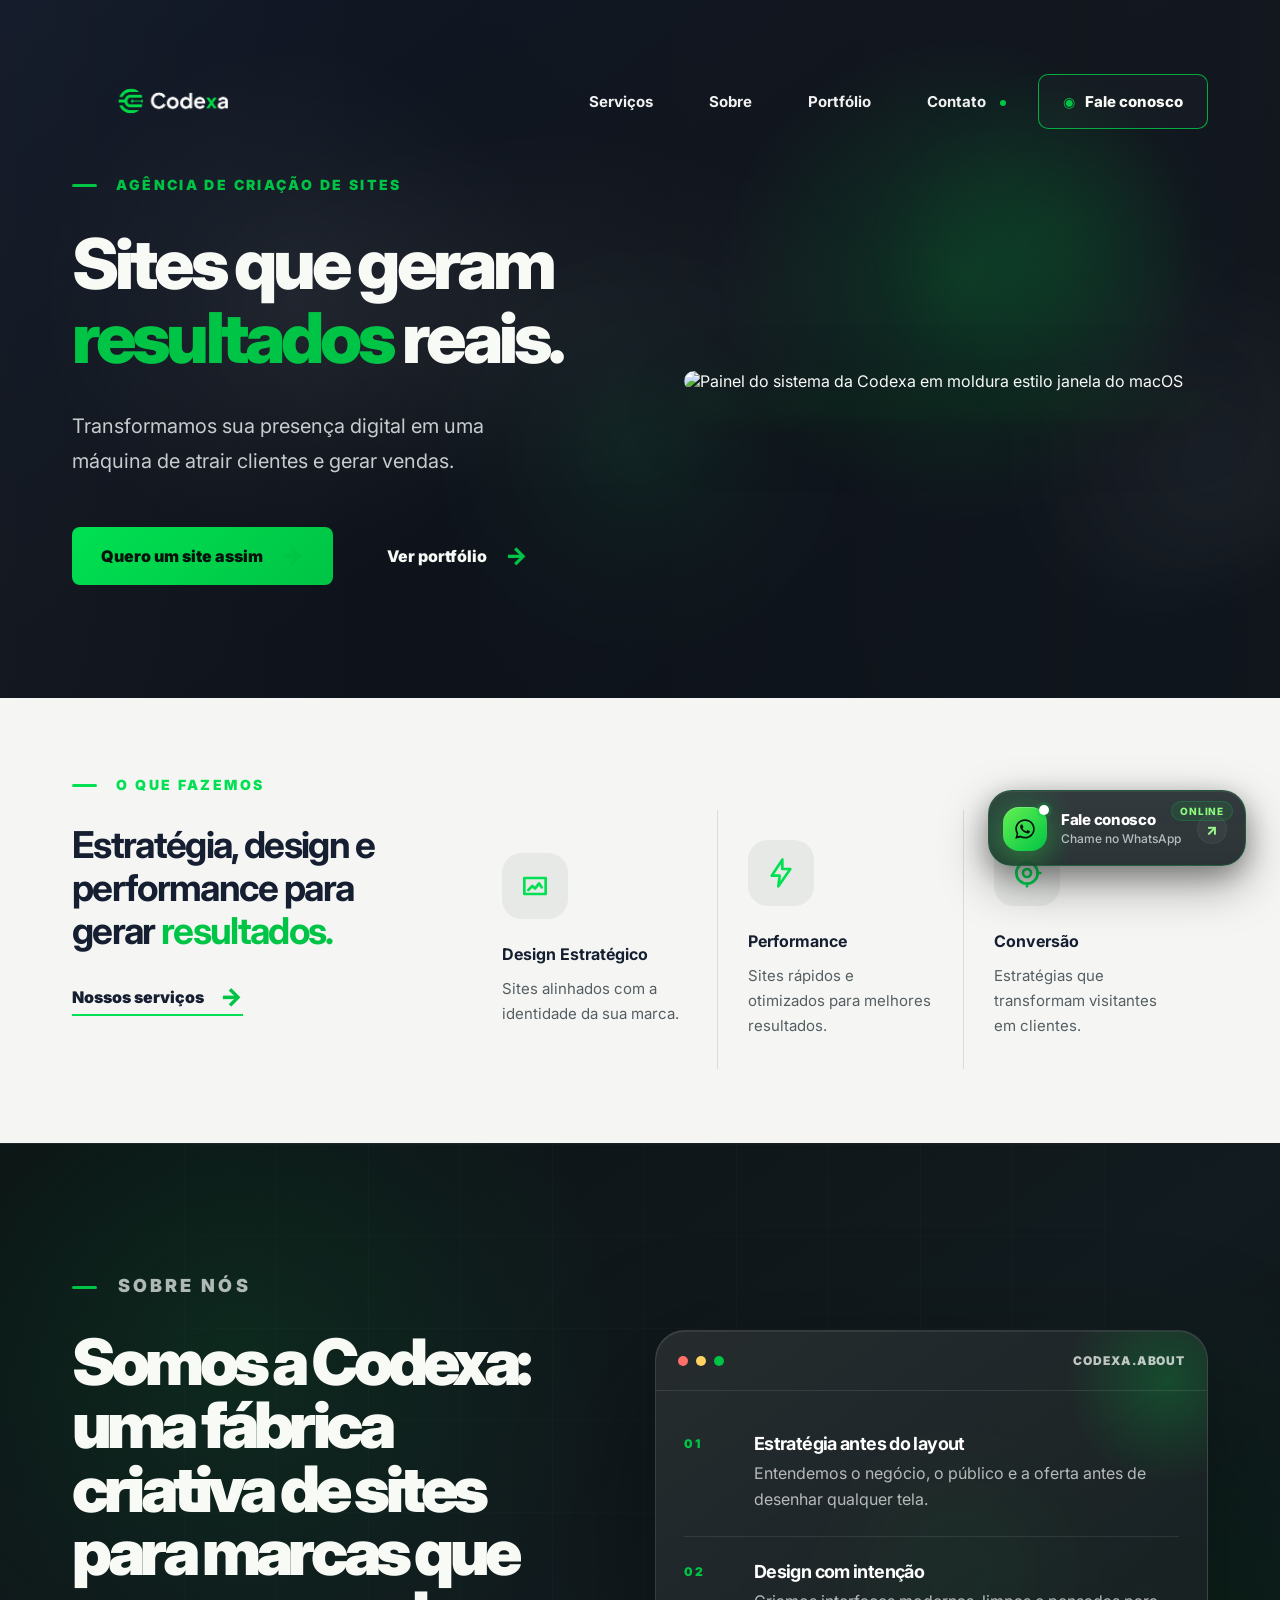
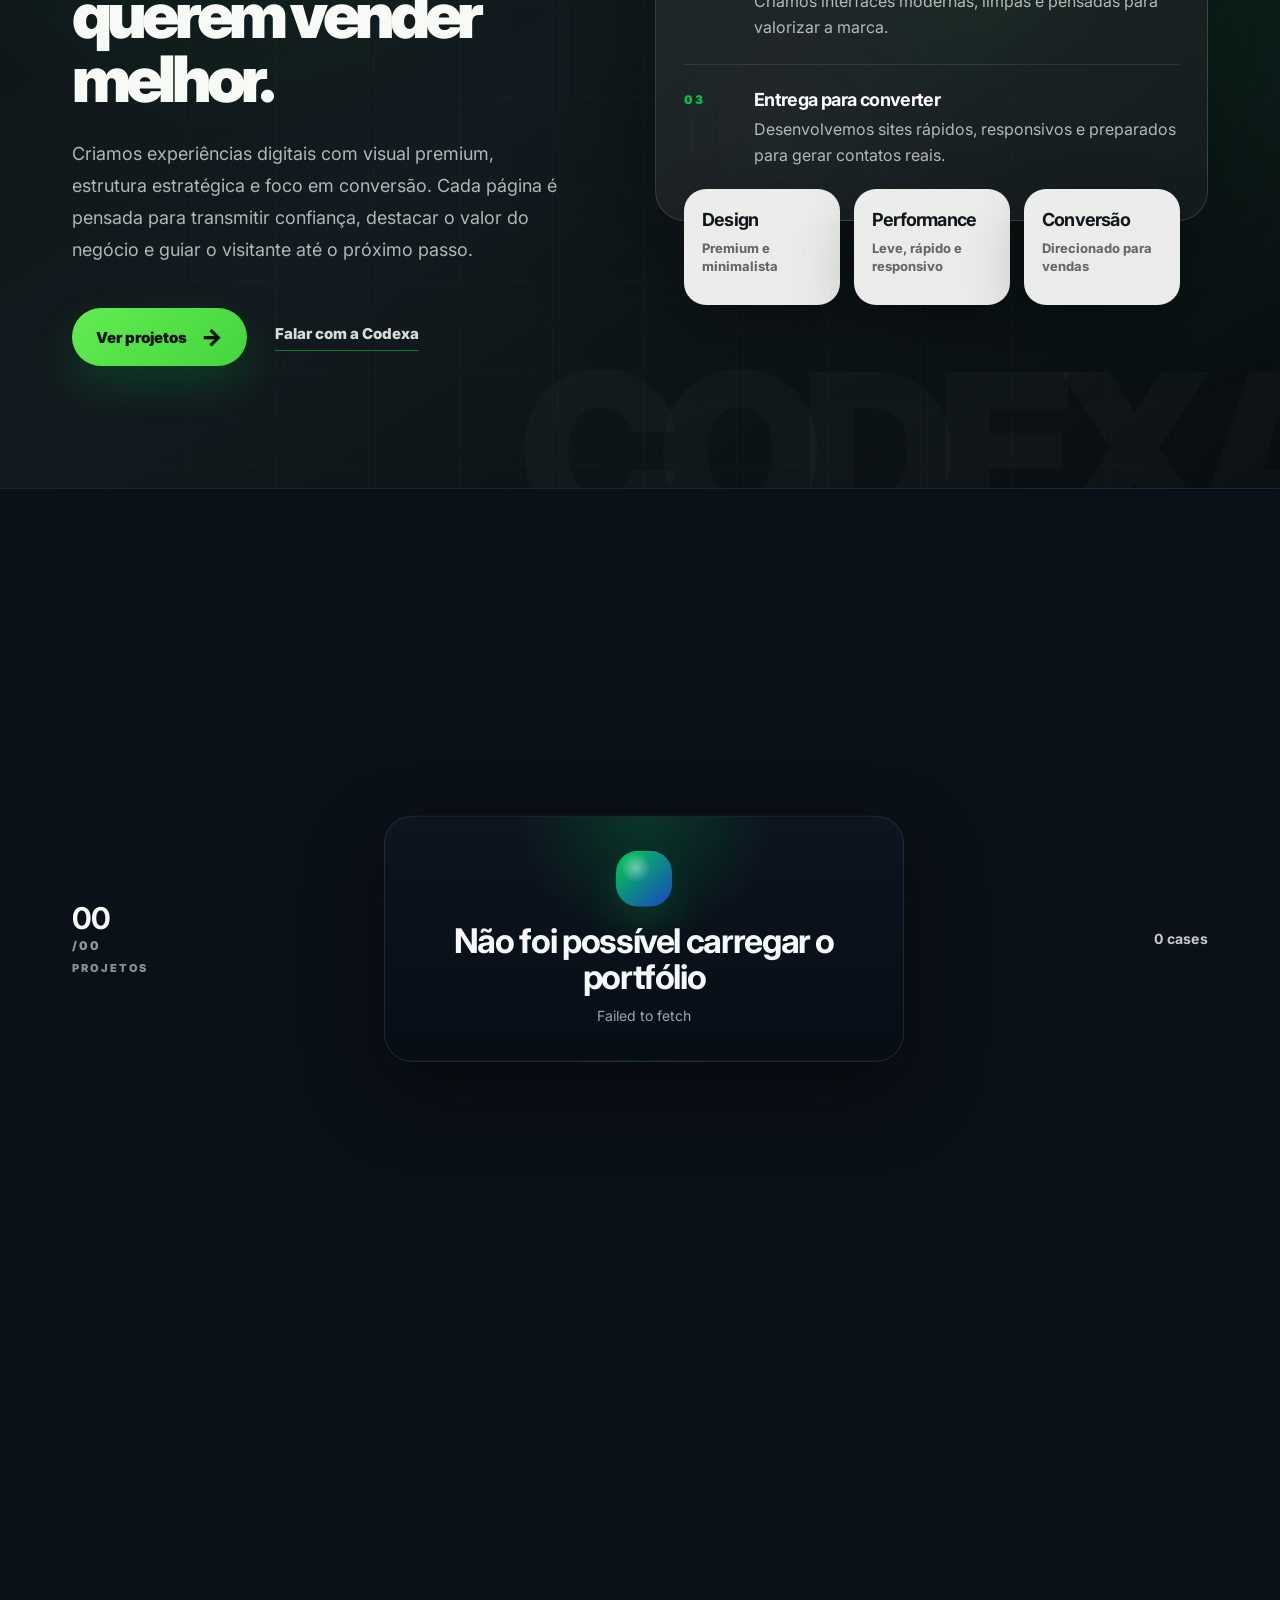
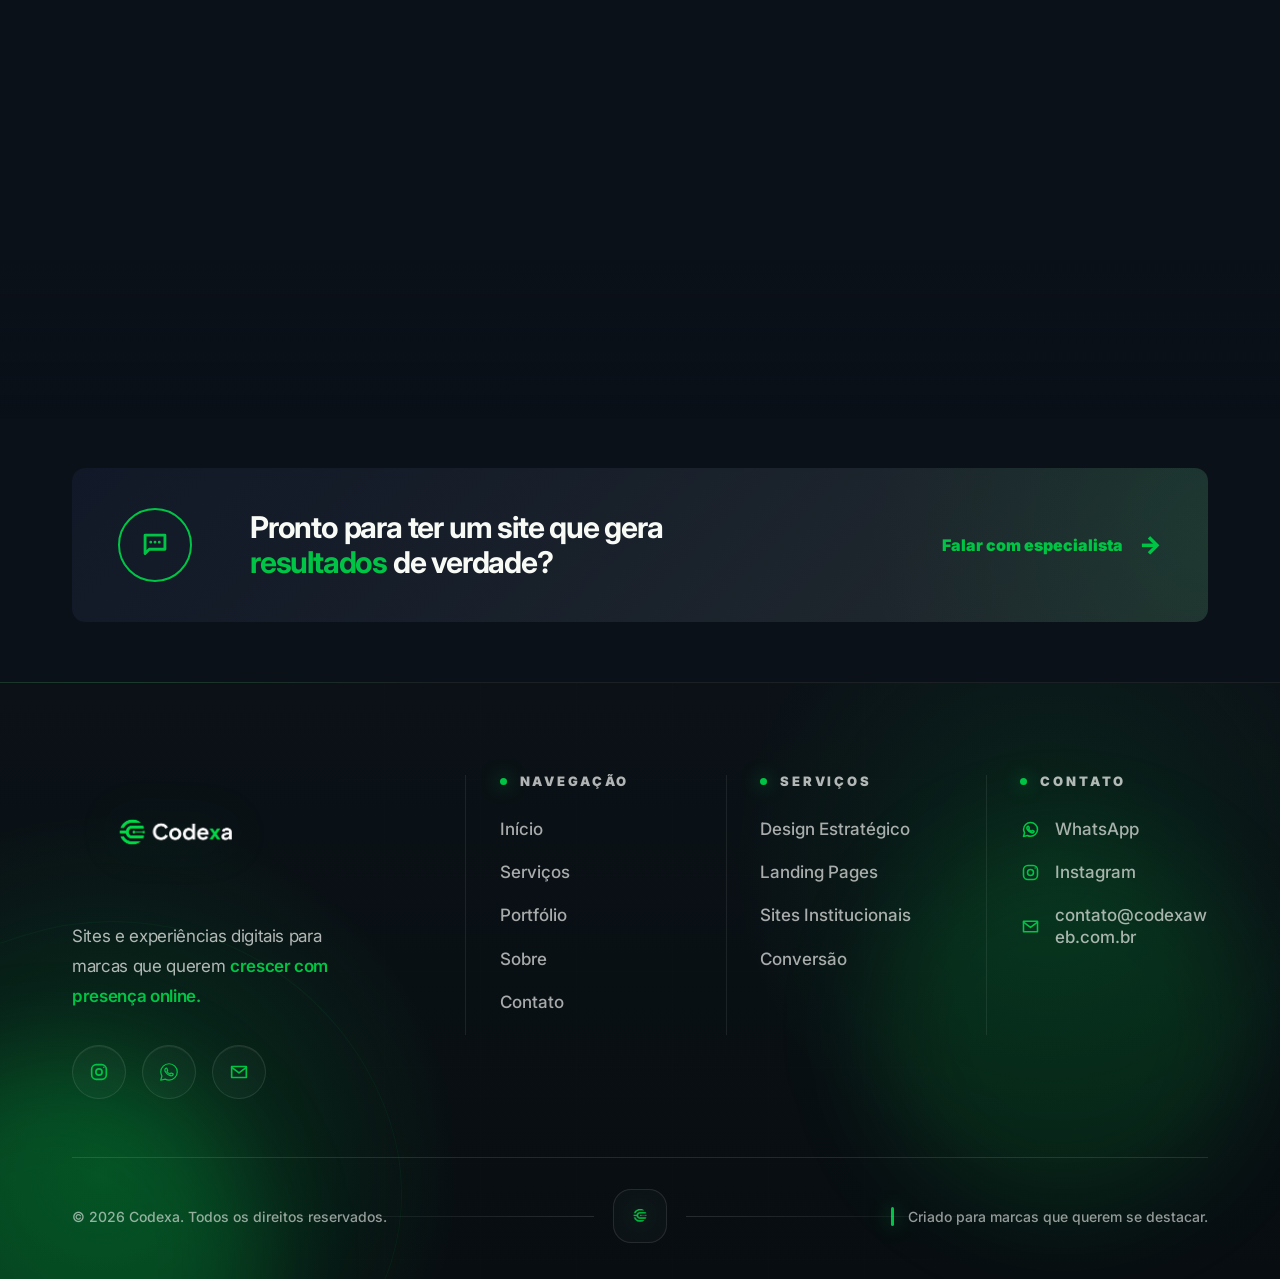
==== index.html @ c76c85fa "Novo banner" ====
<!DOCTYPE html>
<html lang="pt-BR">
<head>
  <meta charset="UTF-8" />
  <meta name="viewport" content="width=device-width, initial-scale=1.0" />
  <title>Codexa — Sites que geram resultados reais</title>
  <meta name="description" content="Sites profissionais, modernos e estratégicos para atrair clientes e gerar resultados reais." />
  <link rel="preconnect" href="https://fonts.googleapis.com">
  <link rel="preconnect" href="https://fonts.gstatic.com" crossorigin>
  <link href="https://fonts.googleapis.com/css2?family=Inter:wght@400;500;600;700;800;900&display=swap" rel="stylesheet">
  <link rel="stylesheet" href="style.css" />
  <link rel="shortcut icon" href="./assets/codexa-app-icon-favicon.png" type="image/x-icon">
</head>
<body>
  <header class="header">
    <a href="#inicio" class="brand-logo" aria-label="Codexa">
      <img src="assets/codexa-primary-logo-reversed.png" alt="Codexa" />
    </a>

    <button class="menu-button" aria-label="Abrir menu">
      <span></span>
      <span></span>
    </button>

    <nav class="nav">
      <a href="#servicos">Serviços</a>
      <a href="#sobre">Sobre</a>
      <a href="#portfolio">Portfólio</a>
      <a href="#contato">Contato <i></i></a>
    </nav>

    <a class="top-cta" href="https://wa.me/5548988512030" target="_blank" rel="noopener">
      <span class="wa-icon">◉</span>
      Fale conosco
    </a>
  </header>

  <main>
    <section class="hero" id="inicio">
      <div class="container hero-grid">
        <div class="hero-content reveal">
          <p class="label"><span></span> Agência de criação de sites</p>
          <h1>Sites que geram <strong>resultados</strong> reais.</h1>
          <p class="subtitle">Transformamos sua presença digital em uma máquina de atrair clientes e gerar vendas.</p>

          <div class="hero-actions">
            <a href="https://wa.me/5548988512030" target="_blank" rel="noopener" class="btn-primary">
              Quero um site assim <span>→</span>
            </a>
            <a href="#portfolio" class="btn-link">Ver portfólio <span>→</span></a>
          </div>
        </div>

        <div class="hero-symbol reveal">
          <img src="assets/hero-dashboard-mac.png" alt="Painel do sistema da Codexa em moldura estilo janela do macOS" />
        </div>
      </div>
    </section>

    <section class="white-block services" id="servicos">
      <div class="container split-layout">
        <div class="section-copy reveal">
          <p class="label green-label"><span></span> O que fazemos</p>
          <h2>Estratégia, design e performance para gerar <strong>resultados.</strong></h2>
          <a href="#contato" class="text-action">Nossos serviços <span>→</span></a>
        </div>

        <div class="service-list reveal">
          <article class="service" style="border-radius: 20px 0 0 20px;">
            <div class="service-icon">
              <svg viewBox="0 0 24 24" aria-hidden="true">
                <path d="M4 6h16v12H4z"></path>
                <path d="M7 15l3-3 2 2 3-4 2 3"></path>
              </svg>
            </div>
            <h3>Design Estratégico</h3>
            <p>Sites alinhados com a identidade da sua marca.</p>
          </article>

          <article class="service">
            <div class="service-icon">
              <svg viewBox="0 0 24 24" aria-hidden="true">
                <path d="M13 2L5 14h6l-1 8 9-13h-6l0-7z"></path>
              </svg>
            </div>
            <h3>Performance</h3>
            <p>Sites rápidos e otimizados para melhores resultados.</p>
          </article>

          <article class="service" style="border-radius: 0 20px 20px 0;">
            <div class="service-icon">
              <svg viewBox="0 0 24 24" aria-hidden="true">
                <circle cx="12" cy="12" r="8"></circle>
                <circle cx="12" cy="12" r="3"></circle>
                <path d="M12 4V2M20 12h2M12 22v-2"></path>
              </svg>
            </div>
            <h3>Conversão</h3>
            <p>Estratégias que transformam visitantes em clientes.</p>
          </article>
        </div>
      </div>
    </section>

    <section class="about-section about-section-v2" id="sobre">
      <div class="container about-v2-grid">
        <div class="about-v2-copy reveal">
          <p class="label"><span></span> Sobre nós</p>
          <h2>Somos a Codexa: uma fábrica criativa de sites para marcas que querem vender melhor.</h2>
          <p>
            Criamos experiências digitais com visual premium, estrutura estratégica e foco em conversão. Cada página é pensada para transmitir confiança, destacar o valor do negócio e guiar o visitante até o próximo passo.
          </p>

          <div class="about-v2-actions">
            <a href="#portfolio" class="about-v2-primary">Ver projetos <span>→</span></a>
            <a href="#contato" class="about-v2-link">Falar com a Codexa</a>
          </div>
        </div>

        <div class="about-v2-panel reveal">
          <div class="about-v2-glow" aria-hidden="true"></div>

          <article class="about-v2-window">
            <div class="about-v2-window-bar">
              <div><span></span><span></span><span></span></div>
              <strong>codexa.about</strong>
            </div>

            <div class="about-v2-code-list">
              <div>
                <span>01</span>
                <p><strong>Estratégia antes do layout</strong> Entendemos o negócio, o público e a oferta antes de desenhar qualquer tela.</p>
              </div>
              <div>
                <span>02</span>
                <p><strong>Design com intenção</strong> Criamos interfaces modernas, limpas e pensadas para valorizar a marca.</p>
              </div>
              <div>
                <span>03</span>
                <p><strong>Entrega para converter</strong> Desenvolvemos sites rápidos, responsivos e preparados para gerar contatos reais.</p>
              </div>
            </div>
          </article>

          <div class="about-v2-stats">
            <article>
              <strong>Design</strong>
              <span>Premium e minimalista</span>
            </article>
            <article>
              <strong>Performance</strong>
              <span>Leve, rápido e responsivo</span>
            </article>
            <article>
              <strong>Conversão</strong>
              <span>Direcionado para vendas</span>
            </article>
          </div>
        </div>
      </div>
    </section>

    <section class="portfolio portfolio-cases" id="portfolio">
      <div class="portfolio-sticky">
        <div class="container portfolio-cases-inner">
          <div class="portfolio-side portfolio-count reveal">
            <strong id="portfolioCurrent">00</strong>
            <span>/<em id="portfolioTotal">00</em></span>
            <small>Projetos</small>
          </div>

          <div class="portfolio-stage reveal" id="portfolioProjects" aria-label="Projetos em destaque" aria-live="polite">
            <div class="portfolio-state portfolio-loading" role="status">
              <span class="portfolio-state-orb"></span>
              <strong>Carregando portfólio</strong>
              <p>Buscando os projetos publicados na API da Codexa...</p>
            </div>
          </div>

          <div class="portfolio-side portfolio-total reveal">
            <strong id="portfolioCaseLabel">0 cases</strong>
          </div>
        </div>
      </div>
    </section>

      <div class="container">
        <section class="final-cta reveal" id="contato">
          <div class="chat-icon">
            <svg viewBox="0 0 24 24" aria-hidden="true">
              <path d="M5 5h14v10H8l-3 3V5z"></path>
              <path d="M9 10h.01M12 10h.01M15 10h.01"></path>
            </svg>
          </div>

          <h2>Pronto para ter um site que gera <strong>resultados</strong> de verdade?</h2>
          <a href="https://wa.me/5548988512030" target="_blank" rel="noopener">
            Falar com especialista <span>→</span>
          </a>
        </section>
      </div>
  </main>

  <footer class="footer footer-premium">
    <div class="footer-premium__glow footer-premium__glow--left" aria-hidden="true"></div>
    <div class="footer-premium__glow footer-premium__glow--right" aria-hidden="true"></div>

    <div class="container footer-premium__inner">
      <div class="footer-premium__main">
        <div class="footer-premium__brand">
          <a href="#inicio" class="footer-premium__logo" aria-label="Voltar para o início">
            <img src="assets/codexa-primary-logo-reversed.png" alt="Codexa" />
          </a>

          <p>Sites e experiências digitais para marcas que querem <strong>crescer com presença online.</strong></p>

          <div class="footer-premium__socials" aria-label="Redes sociais da Codexa">
            <a href="https://www.instagram.com/co.dexaweb" target="_blank" rel="noopener" aria-label="Instagram da Codexa">
              <svg viewBox="0 0 24 24" aria-hidden="true">
                <rect x="4" y="4" width="16" height="16" rx="5"></rect>
                <circle cx="12" cy="12" r="3.4"></circle>
                <path d="M17.3 6.8h.01"></path>
              </svg>
            </a>
            <a href="https://wa.me/5548988512030" target="_blank" rel="noopener" aria-label="WhatsApp da Codexa">
              <svg viewBox="0 0 32 32" aria-hidden="true">
                <path d="M16.04 4C9.42 4 4.05 9.28 4.05 15.79c0 2.18.62 4.22 1.69 5.97L4 28l6.42-1.67a12.15 12.15 0 0 0 5.62 1.38C22.66 27.71 28 22.43 28 15.92 28 9.31 22.66 4 16.04 4Z"></path>
                <path d="M21.49 18.35c-.3-.15-1.76-.86-2.03-.95-.27-.1-.47-.15-.67.15-.2.29-.77.95-.95 1.14-.17.2-.35.22-.65.08-.3-.15-1.26-.46-2.4-1.46-.89-.78-1.49-1.74-1.66-2.04-.17-.29-.02-.45.13-.6.13-.13.3-.34.45-.51.15-.17.2-.29.3-.49.1-.2.05-.37-.03-.52-.07-.15-.67-1.58-.92-2.17-.24-.57-.49-.49-.67-.5h-.57c-.2 0-.52.08-.79.37-.27.29-1.04 1-1.04 2.44 0 1.44 1.07 2.83 1.21 3.02.15.2 2.1 3.15 5.08 4.41.71.3 1.26.48 1.69.61.71.22 1.36.19 1.87.12.57-.08 1.76-.7 2.01-1.39.25-.68.25-1.27.17-1.39-.07-.13-.27-.2-.57-.34Z"></path>
              </svg>
            </a>
            <a href="mailto:contato@codexaweb.com.br" aria-label="Enviar e-mail para a Codexa">
              <svg viewBox="0 0 24 24" aria-hidden="true">
                <path d="M4 6h16v12H4z"></path>
                <path d="m4 7 8 6 8-6"></path>
              </svg>
            </a>
          </div>
        </div>

        <nav class="footer-premium__links" aria-label="Links do rodapé">
          <div class="footer-premium__group">
            <h4><span></span>Navegação</h4>
            <a href="#inicio">Início</a>
            <a href="#servicos">Serviços</a>
            <a href="#portfolio">Portfólio</a>
            <a href="#sobre">Sobre</a>
            <a href="#contato">Contato</a>
          </div>

          <div class="footer-premium__group">
            <h4><span></span>Serviços</h4>
            <a href="#servicos">Design Estratégico</a>
            <a href="#servicos">Landing Pages</a>
            <a href="#servicos">Sites Institucionais</a>
            <a href="#servicos">Conversão</a>
          </div>

          <div class="footer-premium__group footer-premium__group--contact">
            <h4><span></span>Contato</h4>
            <a href="https://wa.me/5548988512030" target="_blank" rel="noopener">
              <svg viewBox="0 0 24 24" aria-hidden="true"><path d="M12.04 4A7.86 7.86 0 0 0 4.1 11.78c0 1.45.41 2.82 1.13 3.98L4 20l4.38-1.13a8.1 8.1 0 0 0 3.66.87 7.86 7.86 0 0 0 7.94-7.78A7.88 7.88 0 0 0 12.04 4Z"></path><path d="M15.6 13.7c-.2-.1-1.18-.58-1.36-.64-.18-.07-.32-.1-.45.1-.14.2-.52.64-.64.77-.12.14-.24.15-.44.05-.2-.1-.85-.31-1.62-.98-.6-.52-1-1.18-1.12-1.38-.12-.2-.01-.31.09-.41.09-.09.2-.23.3-.35.1-.12.14-.2.2-.33.07-.14.03-.25-.02-.35-.05-.1-.45-1.07-.62-1.46-.16-.39-.33-.33-.45-.34h-.39c-.13 0-.35.05-.53.25-.18.2-.7.68-.7 1.65s.72 1.91.82 2.04c.1.14 1.42 2.13 3.44 2.98.48.2.85.32 1.14.41.48.15.92.13 1.27.08.39-.05 1.18-.48 1.35-.94.17-.46.17-.86.12-.94-.05-.09-.18-.14-.39-.24Z"></path></svg>
              WhatsApp
            </a>
            <a href="https://www.instagram.com/co.dexaweb" target="_blank" rel="noopener">
              <svg viewBox="0 0 24 24" aria-hidden="true"><rect x="4" y="4" width="16" height="16" rx="5"></rect><circle cx="12" cy="12" r="3.4"></circle><path d="M17.3 6.8h.01"></path></svg>
              Instagram
            </a>
            <a href="mailto:contato@codexaweb.com.br">
              <svg viewBox="0 0 24 24" aria-hidden="true"><path d="M4 6h16v12H4z"></path><path d="m4 7 8 6 8-6"></path></svg>
              contato@codexaweb.com.br
            </a>
          </div>
        </nav>
      </div>

      <div class="footer-premium__bottom">
        <p>© 2026 Codexa. Todos os direitos reservados.</p>
        <div class="footer-premium__mark" aria-hidden="true">
          <img src="assets/codexa-icon-only.png" alt="" />
        </div>
        <p><span></span>Criado para marcas que querem se destacar.</p>
      </div>
    </div>
  </footer>

  <a class="whatsapp-float whatsapp-float--v2" href="https://wa.me/5548988512030" target="_blank" rel="noopener" aria-label="Fale com a Codexa no WhatsApp">
    <span class="whatsapp-float__badge" aria-hidden="true">online</span>
    <span class="whatsapp-float__icon" aria-hidden="true">
      <svg viewBox="0 0 32 32" focusable="false">
        <path d="M16.04 4C9.42 4 4.05 9.28 4.05 15.79c0 2.18.62 4.22 1.69 5.97L4 28l6.42-1.67a12.15 12.15 0 0 0 5.62 1.38C22.66 27.71 28 22.43 28 15.92 28 9.31 22.66 4 16.04 4Zm0 21.6a9.98 9.98 0 0 1-5.08-1.39l-.36-.21-3.8.99 1.02-3.63-.24-.38a9.44 9.44 0 0 1-1.45-5.19c0-5.34 4.45-9.68 9.92-9.68 5.46 0 9.91 4.37 9.91 9.81 0 5.34-4.45 9.68-9.92 9.68Zm5.45-7.25c-.3-.15-1.76-.86-2.03-.95-.27-.1-.47-.15-.67.15-.2.29-.77.95-.95 1.14-.17.2-.35.22-.65.08-.3-.15-1.26-.46-2.4-1.46-.89-.78-1.49-1.74-1.66-2.04-.17-.29-.02-.45.13-.6.13-.13.3-.34.45-.51.15-.17.2-.29.3-.49.1-.2.05-.37-.03-.52-.07-.15-.67-1.58-.92-2.17-.24-.57-.49-.49-.67-.5h-.57c-.2 0-.52.08-.79.37-.27.29-1.04 1-1.04 2.44 0 1.44 1.07 2.83 1.21 3.02.15.2 2.1 3.15 5.08 4.41.71.3 1.26.48 1.69.61.71.22 1.36.19 1.87.12.57-.08 1.76-.7 2.01-1.39.25-.68.25-1.27.17-1.39-.07-.13-.27-.2-.57-.34Z"></path>
      </svg>
    </span>
    <span class="whatsapp-float__content">
      <strong>Fale conosco</strong>
      <small>Chame no WhatsApp</small>
    </span>
    <span class="whatsapp-float__arrow" aria-hidden="true">↗</span>
  </a>

  <script src="portfolio-api.config.js"></script>
  <script src="script.js"></script>
</body>
</html>
---- style.css ----
:root {
  --dark: #151f31;
  --dark-2: #0f141c;
  --dark-3: #1b2638;
  --green: #00c445;
  --green-2: #00e052;
  --white: #f4f5f2;
  --text: #f8faf6;
  --muted: #c6cbcc;
  --light: #f5f6f4;
  --light-text: #151f31;
  --light-muted: #555e62;
  --line: rgba(255, 255, 255, .12);
  --line-dark: rgba(21, 31, 49, .12);
  --container: 1136px;
}

* {
  box-sizing: border-box;
  margin: 0;
  padding: 0;
}

html {
  scroll-behavior: smooth;
}

body {
  font-family: Inter, system-ui, -apple-system, BlinkMacSystemFont, "Segoe UI", sans-serif;
  background: #0b1118;
  color: var(--text);
  overflow-x: hidden;
}

a {
  text-decoration: none;
  color: inherit;
}

.container {
  width: min(100% - 88px, var(--container));
  margin-inline: auto;
}

.header {
  position: absolute;
  top: 0;
  left: 50%;
  width: min(100% - 64px, var(--container));
  transform: translateX(-50%);
  z-index: 10;
  padding-top: 45px;
  display: grid;
  grid-template-columns: 220px 1fr auto;
  align-items: center;
  gap: 32px;
}

.logo {
  width: 190px;
  height: 42px;
  display: block;
  overflow: hidden;
  position: relative;
}

.logo img {
  position: absolute;
  width: 210px;
  height: 210px;
  object-fit: contain;
  left: -14px;
  top: -84px;
}

.nav {
  justify-self: end;
  display: flex;
  gap: 56px;
  align-items: center;
  font-weight: 700;
  font-size: 15px;
}

.nav a {
  color: rgba(255, 255, 255, .94);
  transition: .25s ease;
}

.nav a:hover {
  color: var(--green);
}

.nav i {
  width: 6px;
  height: 6px;
  background: var(--green);
  display: inline-block;
  border-radius: 50%;
  margin-left: 10px;
  vertical-align: middle;
}

.top-cta {
  display: inline-flex;
  align-items: center;
  gap: 10px;
  padding: 17px 24px;
  border: 1px solid rgba(0, 196, 69, .86);
  border-radius: 10px;
  font-weight: 800;
  font-size: 15px;
  background: rgba(255, 255, 255, .02);
  transition: .25s ease;
}

.top-cta:hover,
.btn-primary:hover {
  transform: translateY(-2px);
  box-shadow: 0 16px 34px rgba(0, 196, 69, .18);
}

.wa-icon {
  color: var(--green);
  font-size: 14px;
}

.menu-button {
  display: none;
}

.hero {
  position: relative;
  padding-top: 144px;
  background:
    radial-gradient(circle at 75% 40%, rgba(0, 196, 69, .17), transparent 23%),
    radial-gradient(circle at 23% 43%, rgba(255, 255, 255, .055), transparent 24%),
    linear-gradient(145deg, #111827 0%, #0f141c 42%, #0b1118 100%);
}

.hero::before {
  content: "";
  position: absolute;
  inset: 0;
  background:
    radial-gradient(ellipse at 42% 45%, rgba(255, 255, 255, .04), transparent 34%),
    linear-gradient(90deg, rgba(255, 255, 255, .02), transparent 30%, rgba(255, 255, 255, .02));
  pointer-events: none;
}

.hero-grid {
  min-height: 554px;
  display: grid;
  grid-template-columns: 1.03fr .97fr;
  align-items: center;
  gap: 55px;
  position: relative;
  z-index: 1;
  padding-bottom: 80px;
}

.label {
  color: var(--green);
  text-transform: uppercase;
  letter-spacing: .17em;
  font-size: 14px;
  font-weight: 900;
  margin-bottom: 34px;
}

.label span {
  display: inline-block;
  width: 25px;
  height: 3px;
  border-radius: 20px;
  background: var(--green);
  margin-right: 14px;
  transform: translateY(-3px);
}

.hero h1 {
  font-size: clamp(48px, 6vw, 70px);
  line-height: 1.06;
  letter-spacing: -.055em;
  font-weight: 850;
  max-width: 535px;
  margin-bottom: 34px;
}

.hero h1 strong,
.section-copy strong,
.final-cta strong {
  color: var(--green);
  font-style: normal;
  font-weight: inherit;
}

.subtitle {
  color: #c6ccce;
  font-size: 20px;
  line-height: 1.75;
  max-width: 430px;
  margin-bottom: 48px;
}

.hero-actions {
  display: flex;
  align-items: center;
  gap: 54px;
}

.btn-primary {
  display: inline-flex;
  align-items: center;
  gap: 18px;
  border-radius: 8px;
  padding: 19px 29px;
  background: linear-gradient(135deg, #00e052, #00c445);
  color: #06130a;
  font-weight: 900;
  transition: .25s ease;
}

.btn-primary span,
.btn-link span,
.text-action span,
.site-overlay span,
.final-cta span {
  color: var(--green);
  font-size: 24px;
  line-height: 0;
}

.btn-link {
  font-weight: 850;
  display: inline-flex;
  align-items: center;
  gap: 18px;
}

.hero-symbol {
  display: flex;
  justify-content: center;
  align-items: center;
}

.hero-symbol img {
  width: min(100%, 680px);
  max-width: 100%;
  display: block;
  border-radius: 20px;
  box-shadow: 0 28px 70px rgba(0, 0, 0, .28), 0 18px 38px rgba(0, 196, 69, .10);
  filter: drop-shadow(0 20px 22px rgba(0, 196, 69, .08));
}

.brands {
  background:
    linear-gradient(180deg, rgba(255, 255, 255, .035), rgba(255, 255, 255, .025)),
    linear-gradient(145deg, #0f141c, #12191d);
  padding-bottom: 76px;
}

.divider {
  height: 1px;
  background: var(--line);
  margin-bottom: 34px;
}

.brands p {
  text-align: center;
  color: #c2c8ca;
  font-size: 14px;
  font-weight: 900;
  text-transform: uppercase;
  letter-spacing: .22em;
  margin-bottom: 35px;
}

.brands strong {
  color: var(--green);
}

.brand-list {
  display: grid;
  grid-template-columns: repeat(5, 1fr);
  align-items: center;
}

.brand-item {
  min-height: 54px;
  display: flex;
  justify-content: center;
  align-items: center;
  gap: 9px;
  color: rgba(255, 255, 255, .62);
  text-transform: uppercase;
  letter-spacing: .12em;
  font-weight: 800;
  font-size: 19px;
  border-right: 1px solid var(--line);
}

.brand-item:last-child {
  border-right: 0;
}

.brand-icon {
  font-size: 32px;
  line-height: 1;
  font-weight: 400;
}

.brand-item small {
  display: block;
  font-size: 8px;
  letter-spacing: .22em;
  text-align: center;
  margin-top: 4px;
}

.white-block {
  background: var(--light);
  color: var(--light-text);
}

.split-layout {
  display: grid;
  grid-template-columns: 330px 1fr;
  gap: 70px;
}

.services {
  padding: 78px 0 74px;
}

.green-label {
  color: var(--green-2);
  margin-bottom: 31px;
}

.green-label span {
  background: var(--green-2);
}

.section-copy h2 {
  font-size: 37px;
  line-height: 1.16;
  letter-spacing: -.045em;
  max-width: 350px;
  margin-bottom: 34px;
}

.text-action {
  display: inline-flex;
  align-items: center;
  gap: 16px;
  padding-bottom: 7px;
  border-bottom: 2px solid var(--green-2);
  font-weight: 900;
}

.service-list {
  display: grid;
  grid-template-columns: repeat(3, 1fr);
  align-items: center;
  gap: 0;
  padding-top: 34px;
}

.service {
  min-height: 170px;
  padding-left: 52px;
  border-left: 1px solid var(--line-dark);
  padding: 30px;
}

.service:first-child {
  border-left: 0;
}

.service-icon {
  width: 66px;
  height: 66px;
  border-radius: 20px;
  background: rgba(16, 23, 29, .055);
  display: grid;
  place-items: center;
  margin-bottom: 25px;
}

.service-icon svg {
  width: 32px;
  height: 32px;
  fill: none;
  stroke: var(--green-2);
  stroke-width: 2;
  stroke-linecap: round;
  stroke-linejoin: round;
}

.service h3 {
  font-size: 16px;
  margin-bottom: 12px;
}

.service p {
  color: var(--light-muted);
  font-size: 15px;
  line-height: 1.68;
  max-width: 210px;
}

.portfolio {
  padding: 0 0 32px;
}

.portfolio-layout {
  padding-top: 64px;
  border-top: 1px solid rgba(16, 23, 29, .12);
}

.portfolio-showcase {
  width: 100%;
  display: flex;
  justify-content: flex-end;
}

.portfolio-viewport {
  width: min(700px, 100%);
  height: 438px;
  overflow: hidden;
  position: relative;
  padding: 6px 0;
  isolation: isolate;
}

.portfolio-viewport::before,
.portfolio-viewport::after {
  content: "";
  position: absolute;
  left: 0;
  width: 100%;
  height: 72px;
  z-index: 4;
  pointer-events: none;
}

.portfolio-viewport::before {
  top: 0;
  background: linear-gradient(to bottom, #fbfbfa 8%, rgba(251, 251, 250, 0));
}

.portfolio-viewport::after {
  bottom: 0;
  background: linear-gradient(to top, #fbfbfa 8%, rgba(251, 251, 250, 0));
}

.portfolio-track {
  display: flex;
  flex-direction: column;
  gap: 24px;
  transform: translateY(-50%);
  animation: portfolioVerticalDown 20s linear infinite;
  will-change: transform;
}

.portfolio-viewport:hover .portfolio-track {
  animation-play-state: paused;
}

.site-card {
  width: 100%;
  height: 245px;
  flex: 0 0 245px;
  border-radius: 10px;
  overflow: hidden;
  box-shadow: 0 22px 55px rgba(12, 18, 22, .18);
  background: #111;
  position: relative;
}

.site-card img {
  width: 100%;
  height: 100%;
  object-fit: cover;
  display: block;
}

.light-card {
  background: #fff;
  box-shadow: 0 22px 55px rgba(12, 18, 22, .12);
}

@keyframes portfolioVerticalDown {
  from {
    transform: translateY(-50%);
  }

  to {
    transform: translateY(0);
  }
}

.site-overlay {
  position: absolute;
  inset: 0;
  padding: 38px 34px;
  display: flex;
  flex-direction: column;
  justify-content: flex-end;
  background: linear-gradient(90deg, rgba(8, 12, 15, .72), rgba(8, 12, 15, .08) 68%);
  color: white;
}

.site-overlay h3 {
  font-size: 32px;
  line-height: 1.08;
  letter-spacing: -.05em;
  max-width: 340px;
  margin-bottom: 30px;
}

.site-overlay strong {
  color: var(--green);
}

.site-overlay a {
  font-weight: 900;
  font-size: 14px;
  display: inline-flex;
  align-items: center;
  gap: 17px;
}

.final-cta {
  margin: 49px 0 0;
  padding: 40px 46px;
  border-radius: 13px;
  background:
    radial-gradient(circle at 100% 40%, rgba(0, 196, 69, .10), transparent 30%),
    linear-gradient(135deg, #111827, #222a2f);
  min-height: 138px;
  display: grid;
  grid-template-columns: 98px 1fr auto;
  align-items: center;
  gap: 34px;
  color: var(--text);
}

.chat-icon {
  width: 74px;
  height: 74px;
  border-radius: 50%;
  border: 2px solid var(--green);
  display: grid;
  place-items: center;
  color: var(--green);
}

.chat-icon svg {
  width: 34px;
  height: 34px;
  fill: none;
  stroke: var(--green);
  stroke-width: 2;
  stroke-linecap: round;
  stroke-linejoin: round;
}

.final-cta h2 {
  font-size: 30px;
  line-height: 1.18;
  letter-spacing: -.04em;
  max-width: 550px;
}

.final-cta a {
  color: var(--green);
  font-weight: 900;
  display: inline-flex;
  align-items: center;
  gap: 16px;
  white-space: nowrap;
}

.footer {
  background:
    radial-gradient(circle at 50% 0%, rgba(255, 255, 255, .045), transparent 36%),
    linear-gradient(145deg, #121a1e, #0b1013);
  padding: 56px 0 28px;
}

.footer-grid {
  display: grid;
  grid-template-columns: 1.55fr 1fr 1fr 1fr;
  gap: 58px;
}

.footer-brand {
  padding-right: 72px;
  /* border-bottom: 1px solid var(--line); */
  padding-bottom: 42px;
}

.footer-brand img {
  width: 178px;
  /* height: 48px; */
  object-fit: cover;
  object-position: left center;
  margin-bottom: 22px;
}

.footer-brand p {
  color: #c4cacb;
  max-width: 190px;
  line-height: 1.65;
}

.footer-col h4 {
  text-transform: uppercase;
  color: #9ca4a6;
  font-size: 12px;
  letter-spacing: .15em;
  margin-bottom: 22px;
}

.footer-col a {
  display: block;
  font-size: 15px;
  margin-bottom: 12px;
  color: #f4f5f2;
}

.footer-col a:hover {
  color: var(--green);
}

.copyright {
  grid-column: 2 / 4;
  color: #9ca4a6;
  font-size: 14px;
  align-self: end;
  text-align: center;
  border-top: 1px solid var(--line);
  padding-top: 28px;
}

.reveal {
  opacity: 0;
  transform: translateY(22px);
  transition: opacity .7s ease, transform .7s ease;
}

.reveal.active {
  opacity: 1;
  transform: translateY(0);
}


.portfolio-cases::after {
  content: "";
  position: absolute;
  inset: auto 0 0;
  height: 160px;
  pointer-events: none;
  background: linear-gradient(to bottom, transparent, rgba(5, 13, 24, .28));
}

.project-window.is-scroll-driven {
  animation: none !important;
}

@media (max-width: 980px) {
  .container {
    width: min(100% - 40px, var(--container));
  }

  .header {
    position: fixed;
    width: calc(100% - 28px);
    top: 14px;
    padding: 12px 14px;
    background: rgba(16, 23, 27, .82);
    border: 1px solid var(--line);
    border-radius: 18px;
    backdrop-filter: blur(14px);
    grid-template-columns: 1fr auto;
  }

  .logo {
    width: 155px;
    height: 35px;
  }

  .logo img {
    width: 175px;
    height: 175px;
    top: -70px;
    left: -10px;
  }

  .menu-button {
    display: grid;
    gap: 6px;
    width: 42px;
    height: 42px;
    border-radius: 12px;
    border: 1px solid var(--line);
    background: transparent;
    place-content: center;
  }

  .menu-button span {
    width: 20px;
    height: 2px;
    background: white;
  }

  .nav,
  .top-cta {
    display: none;
  }

  .nav.open {
    position: absolute;
    top: 73px;
    left: 0;
    right: 0;
    display: flex;
    flex-direction: column;
    gap: 20px;
    align-items: flex-start;
    padding: 24px;
    background: rgba(16, 23, 27, .98);
    border: 1px solid var(--line);
    border-radius: 18px;
  }

  .hero {
    padding-top: 120px;
  }

  .hero-grid,
  .split-layout {
    grid-template-columns: 1fr;
  }

  .hero-grid {
    min-height: unset;
    gap: 24px;
    padding-bottom: 48px;
  }

  .hero-symbol {
    order: -1;
  }

  .hero-symbol img {
    width: min(100%, 520px);
  }

  .label {
    margin-bottom: 22px;
    font-size: 11px;
  }

  .hero h1 {
    font-size: 44px;
  }

  .subtitle {
    font-size: 17px;
    margin-bottom: 30px;
  }

  .hero-actions {
    gap: 24px;
  }

  .brands {
    padding-bottom: 46px;
  }

  .brand-list {
    grid-template-columns: 1fr 1fr;
    gap: 24px 0;
  }

  .brand-item {
    border-right: 0;
  }

  .services {
    padding-top: 56px;
  }

  .section-copy h2 {
    font-size: 34px;
  }

  .service-list {
    grid-template-columns: 1fr;
    padding-top: 0;
    gap: 24px;
  }

  .service {
    border-left: 0;
    border-top: 1px solid var(--line-dark);
    padding-left: 0;
    padding-top: 24px;
  }

  .service:first-child {
    border-top: 1px solid var(--line-dark);
  }

  .portfolio-layout {
    padding-top: 54px;
  }

  .portfolio-showcase {
    justify-content: flex-start;
  }

  .portfolio-viewport {
    width: 100%;
    height: 390px;
  }

  .site-card {
    height: 225px;
    flex-basis: 225px;
  }

  .site-overlay {
    padding: 26px;
  }

  .site-overlay h3 {
    font-size: 25px;
  }

  .final-cta {
    grid-template-columns: 1fr;
    padding: 32px 24px;
  }

  .footer-grid {
    grid-template-columns: 1fr;
    gap: 30px;
  }

  .footer-brand {
    border-bottom: 0;
    padding-right: 0;
    padding-bottom: 0;
  }

  .copyright {
    grid-column: auto;
  }
}

@media (max-width: 520px) {
  .hero-actions {
    flex-direction: column;
    align-items: flex-start;
  }

  .btn-primary {
    width: 100%;
    justify-content: center;
  }

  .brand-list {
    grid-template-columns: 1fr;
  }

  .final-cta h2 {
    font-size: 25px;
  }
}


.brand-logo {
  display: flex;
  align-items: center;
  gap: 16px
}

.brand-logo img {
  width: 43px;
  height: 43px;
  object-fit: contain;
  filter: drop-shadow(0 0 8px rgba(0, 196, 69, .25))
}

.brand-logo>span {
  font-size: 25px;
  letter-spacing: .42em;
  font-weight: 800;
  color: #f0f2ef;
  line-height: 1
}

.brand-logo>span span {
  color: var(--green);
  letter-spacing: .42em
}

/* Portfolio estilo stack scroll-driven */
.portfolio-cases {
  /* margin-top: 72px; */
  height: 170vh;
  position: relative;
  /* background:
    radial-gradient(circle at 22% 18%, rgba(0,196,69,.13), transparent 24%),
    radial-gradient(circle at 64% 50%, rgba(35,82,255,.18), transparent 35%),
    linear-gradient(135deg, #162765 0%, #071321 56%, #050d18 100%); */
  color: #f5f7fb;
  overflow: clip;
}

.portfolio-sticky {
  position: sticky;
  top: 0;
  height: 100vh;
  overflow: hidden;
  display: flex;
  align-items: center;
}

.portfolio-cases-inner {
  min-height: 100vh;
  display: grid;
  grid-template-columns: 126px minmax(0, 1fr) 118px;
  align-items: center;
  gap: 30px;
  position: relative;
}

.portfolio-side {
  color: rgba(255, 255, 255, .78);
  text-transform: uppercase;
  letter-spacing: .12em;
  font-weight: 900;
  z-index: 8;
}

.portfolio-count strong {
  display: block;
  font-size: 30px;
  line-height: 1;
  color: #f6f8fb;
  letter-spacing: -.04em;
}

.portfolio-count span {
  display: block;
  margin-top: 5px;
  font-size: 12px;
  color: rgba(255, 255, 255, .56);
}

.portfolio-count span em {
  font-style: normal;
}

.portfolio-count small {
  display: block;
  margin-top: 8px;
  font-size: 11px;
  color: rgba(255, 255, 255, .52);
}

.portfolio-total {
  align-self: center;
  justify-self: end;
  font-size: 14px;
  letter-spacing: .02em;
  text-transform: none;
  white-space: nowrap;
}

.portfolio-stage {
  height: 68vh;
  min-height: 500px;
  position: relative;
  perspective: 1450px;
  transform-style: preserve-3d;
}

.portfolio-state {
  position: absolute;
  left: 50%;
  top: 50%;
  z-index: 5;
  width: min(520px, 92vw);
  min-height: 220px;
  padding: 34px;
  transform: translate(-50%, -50%);
  display: grid;
  place-items: center;
  text-align: center;
  border-radius: 28px;
  border: 1px solid rgba(255, 255, 255, .10);
  background:
    radial-gradient(circle at 50% 0%, rgba(0, 224, 82, .16), transparent 35%),
    linear-gradient(180deg, rgba(13, 22, 34, .92), rgba(7, 13, 22, .94));
  box-shadow: 0 30px 80px rgba(0, 0, 0, .42);
  color: #f6f8fb;
}

.portfolio-state-orb {
  width: 56px;
  height: 56px;
  border-radius: 22px;
  margin-bottom: 16px;
  background:
    radial-gradient(circle at 35% 30%, rgba(255, 255, 255, .42), transparent 28%),
    linear-gradient(135deg, rgba(0, 224, 82, .9), rgba(35, 82, 255, .72));
  box-shadow: 0 18px 42px rgba(0, 224, 82, .16);
}

.portfolio-loading .portfolio-state-orb,
.portfolio-state--loading .portfolio-state-orb {
  animation: portfolioStatePulse 1.2s ease-in-out infinite alternate;
}

.portfolio-state strong {
  display: block;
  font-size: clamp(22px, 3vw, 34px);
  line-height: 1.05;
  letter-spacing: -.04em;
}

.portfolio-state p {
  max-width: 390px;
  margin-top: 10px;
  color: rgba(232, 238, 245, .68);
  font-size: 14px;
  line-height: 1.65;
}

@keyframes portfolioStatePulse {
  from {
    transform: translateY(0) scale(.96);
    filter: saturate(.9);
  }

  to {
    transform: translateY(-5px) scale(1.04);
    filter: saturate(1.2);
  }
}


.portfolio-big-label {
  position: absolute;
  left: 50%;
  top: 48%;
  transform: translate(-50%, -50%);
  z-index: 0;
  color: rgba(255, 255, 255, .035);
  font-size: clamp(110px, 15vw, 230px);
  line-height: .8;
  font-weight: 950;
  letter-spacing: -.12em;
  white-space: nowrap;
  pointer-events: none;
}

.project-window {
  position: absolute;
  left: 50%;
  top: 50%;
  width: min(760px, 100%);
  height: 360px;
  border-radius: 16px;
  overflow: hidden;
  background: #0a0d12;
  border: 1px solid rgba(255, 255, 255, .42);
  box-shadow: 0 34px 90px rgba(0, 0, 0, .55);
  transform-origin: center center;
  transform-style: preserve-3d;
  will-change: transform, opacity, filter;
  transform: translate(-50%, -50%);
  transition: transform .08s linear, opacity .08s linear, filter .08s linear;
}

.window-bar {
  height: 36px;
  padding: 0 12px;
  display: grid;
  grid-template-columns: 72px 1fr 72px;
  align-items: center;
  background: linear-gradient(180deg, #f8f9fb, #d8dde6);
  color: #55606b;
  font-size: 11px;
  font-weight: 800;
  position: relative;
  z-index: 4;
}

.window-bar p {
  margin: 0;
  text-align: center;
  overflow: hidden;
  white-space: nowrap;
  text-overflow: ellipsis;
  color: rgba(0, 0, 0, 0.9);
}

.window-bar a {
  color: #3b4652;
  text-align: right;
  font-size: 11px;
}

.window-dots {
  display: flex;
  gap: 8px;
}

.window-dots span {
  width: 10px;
  height: 10px;
  border-radius: 50%;
  display: block;
}

.window-dots span:nth-child(1) {
  background: #ff5f57;
}

.window-dots span:nth-child(2) {
  background: #ffbd2e;
}

.window-dots span:nth-child(3) {
  background: #28c840;
}

.project-screen {
  width: 100%;
  height: calc(100% - 36px);
}

.project-window picture {
  display: block;
  width: 100%;
  height: 100%;
}

.project-window img {
  width: 100%;
  height: 100%;
  object-fit: cover;
  display: block;
  filter: brightness(.46) saturate(.98);
}

.mobile-project-info {
  display: none;
}

.window-overlay {
  position: absolute;
  inset: 36px 0 0;
  padding: 118px 46px 34px;
  background:
    linear-gradient(90deg, rgba(2, 5, 10, .82) 0%, rgba(2, 5, 10, .46) 44%, rgba(2, 5, 10, .20) 100%);
  display: flex;
  flex-direction: column;
  justify-content: flex-end;
  z-index: 3;
}

.window-overlay span {
  width: fit-content;
  margin-bottom: 14px;
  padding: 8px 14px;
  border-radius: 999px;
  background: rgba(255, 255, 255, .16);
  color: #fff;
  text-transform: uppercase;
  font-size: 11px;
  font-weight: 900;
  letter-spacing: .08em;
  backdrop-filter: blur(12px);
}

.window-overlay h3 {
  font-size: 56px;
  line-height: .92;
  letter-spacing: -.07em;
  max-width: 560px;
  color: #fff;
  text-shadow: 0 8px 28px rgba(0, 0, 0, .45);
}

.window-overlay p {
  margin-top: 14px;
  max-width: 440px;
  color: rgba(255, 255, 255, .80);
  font-size: 15px;
  line-height: 1.35;
  font-weight: 700;
}

@media (max-width: 980px) {
  .portfolio-cases {
    margin-top: 56px;
    height: 150vh;
  }

  .portfolio-cases-inner {
    grid-template-columns: 1fr;
    align-content: center;
    gap: 18px;
  }

  .portfolio-count,
  .portfolio-total {
    width: min(680px, 92vw);
    margin-inline: auto;
  }

  .portfolio-total {
    justify-self: start;
  }

  .portfolio-stage {
    width: 100%;
    height: 440px;
    min-height: 440px;
    order: 2;
  }

  .portfolio-count {
    order: 1;
  }

  .portfolio-total {
    order: 3;
  }

  .project-window {
    width: min(680px, 92vw);
    height: 320px;
  }

  .window-overlay h3 {
    font-size: 42px;
  }
}

@media (max-width: 620px) {
  .portfolio-cases {
    height: 150vh;
  }

  .portfolio-stage {
    height: 360px;
    min-height: 360px;
  }

  .project-window {
    height: 260px;
    border-radius: 12px;
  }

  .window-bar {
    height: 32px;
    grid-template-columns: 58px 1fr 54px;
    font-size: 9px;
  }

  .window-dots span {
    width: 8px;
    height: 8px;
  }

  .project-window img {
    height: calc(100% - 32px);
  }

  .window-overlay {
    inset: 32px 0 0;
    padding: 72px 24px 24px;
  }

  .window-overlay h3 {
    font-size: 33px;
  }

  .window-overlay p {
    font-size: 13px;
  }
}


.final-cta {
  margin-bottom: 60px !important;
}

/* ==============================
   Ajustes mobile - centralização
   Mantém desktop intacto
   ============================== */
@media (max-width: 980px) {
  body {
    text-align: center;
  }

  .container {
    width: min(100% - 32px, var(--container));
  }

  .header {
    left: 50%;
    right: auto;
    width: calc(100% - 28px);
    max-width: 430px;
    margin-inline: auto;
    transform: translateX(-50%);
    justify-content: center;
  }

  .brand-logo {
    justify-self: start;
    gap: 12px;
  }

  .brand-logo img {
    width: 38px;
    height: 38px;
  }

  .brand-logo>span {
    font-size: 19px;
    letter-spacing: .34em;
  }

  .menu-button {
    justify-self: end;
  }

  .nav.open {
    align-items: center;
    text-align: center;
  }

  .hero {
    padding-top: 108px;
  }

  .hero-grid {
    justify-items: center;
    text-align: center;
    gap: 18px;
    padding-bottom: 54px;
  }

  .hero-content,
  .section-copy,
  .service-list,
  .final-cta,
  .footer-grid {
    width: 100%;
    margin-inline: auto;
    text-align: center;
    justify-items: center;
  }

  .label,
  .green-label {
    display: inline-flex;
    align-items: center;
    justify-content: center;
    gap: 12px;
    margin-inline: auto;
  }

  .label span {
    margin-right: 0;
    transform: none;
  }

  .hero h1,
  .subtitle,
  .section-copy h2,
  .service p,
  .final-cta h2,
  .footer-brand p {
    margin-left: auto;
    margin-right: auto;
  }

  .hero h1 {
    max-width: 420px;
  }

  .subtitle {
    max-width: 350px;
  }

  .hero-actions {
    justify-content: center;
    align-items: center;
  }

  .btn-primary,
  .btn-link,
  .text-action,
  .final-cta a {
    margin-inline: auto;
  }

  .services {
    padding: 58px 0 64px;
  }

  .split-layout {
    justify-items: center;
    gap: 42px;
  }

  .section-copy h2 {
    max-width: 370px;
  }

  .service-list {
    max-width: 380px;
    gap: 22px;
  }

  .service {
    display: flex;
    flex-direction: column;
    align-items: center;
    min-height: auto;
    padding: 28px 0 0;
    text-align: center;
  }

  .service-icon {
    margin-left: auto;
    margin-right: auto;
  }

  .service p {
    max-width: 280px;
  }

  .portfolio-cases-inner {
    justify-items: center;
    text-align: center;
  }

  .portfolio-count,
  .portfolio-total {
    text-align: center;
    justify-self: center;
  }

  .portfolio-stage {
    margin-inline: auto;
  }

  .final-cta {
    max-width: 430px;
    margin-left: auto;
    margin-right: auto;
    text-align: center;
    place-items: center;
  }

  .chat-icon {
    margin-inline: auto;
  }

  .footer-grid {
    place-items: center;
  }

  .footer-brand {
    display: flex;
    flex-direction: column;
    align-items: center;
  }

  .footer-brand img {
    margin-left: auto;
    margin-right: auto;
    object-position: center;
  }

  .footer-col {
    text-align: center;
  }
}

@media (max-width: 620px) {
  .container {
    width: min(100% - 28px, var(--container));
  }

  .hero h1 {
    font-size: clamp(38px, 11vw, 44px);
  }

  .hero-symbol img {
    width: 100%;
    max-width: 460px;
  }

  .hero-actions {
    flex-direction: column;
    width: 100%;
    gap: 20px;
  }

  .btn-primary {
    width: min(100%, 320px);
  }

  .section-copy h2 {
    font-size: clamp(30px, 9vw, 36px);
  }

  .service-list {
    max-width: 330px;
  }

  .portfolio-cases {
    margin-top: 42px;
  }

  .portfolio-count,
  .portfolio-total {
    width: 100%;
  }

  .project-window {
    width: min(92vw, 350px);
  }

  .final-cta {
    width: min(100%, 360px);
    padding: 34px 22px;
  }
}

/* Atualização: logo nova em SVG */
.brand-logo {
  width: 200px;
  display: flex;
  align-items: center;
}

.brand-logo img {
  width: 200px;
  height: auto;
  object-fit: contain;
  filter: none;
}

.footer-brand img {
  width: 190px;
  height: auto;
  object-fit: contain;
  object-position: left center;
}

@media (max-width: 768px) {
  .brand-logo {
    width: 160px;
  }

  .brand-logo img {
    width: 160px;
    height: auto;
  }

  .footer-brand img {
    width: 170px;
  }
}

/* ==============================
   Menu mobile em tela cheia
   Animação elegante e navegação desktop intacta
   ============================== */
@media (max-width: 980px) {
  body.menu-open {
    overflow: hidden;
  }

  .header {
    left: 0;
    right: 0;
    transform: none;
    margin-inline: auto;
    z-index: 2000;
    transition: background .35s ease, border-color .35s ease, box-shadow .35s ease;
  }

  body.menu-open .header {
    background: rgba(10, 16, 18, .72);
    border-color: rgba(0, 196, 69, .16);
    box-shadow: 0 18px 60px rgba(0, 0, 0, .24);
  }

  .brand-logo,
  .menu-button {
    position: relative;
    z-index: 3;
  }

  .menu-button {
    cursor: pointer;
    transition: background .3s ease, border-color .3s ease, transform .3s ease, box-shadow .3s ease;
  }

  .menu-button:hover {
    transform: translateY(-1px);
  }

  .menu-button.active {
    background: rgba(0, 196, 69, .12);
    border-color: rgba(0, 196, 69, .48);
    box-shadow: 0 0 0 7px rgba(0, 196, 69, .06);
  }

  .menu-button span {
    display: block;
    transition: transform .42s cubic-bezier(.16, 1, .3, 1), opacity .28s ease, background .28s ease;
    transform-origin: center;
  }

  .menu-button.active span {
    background: var(--green);
  }

  .menu-button.active span:first-child {
    transform: translateY(4px) rotate(45deg);
  }

  .menu-button.active span:last-child {
    transform: translateY(-4px) rotate(-45deg);
  }

  .nav {
    position: fixed;
    inset: 0;
    width: 100vw;
    height: 100vh;
    height: 100dvh;
    display: flex;
    flex-direction: column;
    align-items: center;
    justify-content: center;
    gap: 10px;
    padding: 118px 26px 44px;
    background:
      radial-gradient(circle at 84% 12%, rgba(0, 196, 69, .22), transparent 24%),
      radial-gradient(circle at 20% 88%, rgba(0, 196, 69, .12), transparent 30%),
      linear-gradient(145deg, rgba(7, 12, 14, .97), rgba(18, 27, 31, .985));
    backdrop-filter: blur(22px);
    -webkit-backdrop-filter: blur(22px);
    border: 0;
    border-radius: 0;
    opacity: 0;
    visibility: hidden;
    pointer-events: none;
    transform: scale(1.02);
    clip-path: circle(0% at calc(100% - 35px) 35px);
    transition:
      clip-path .78s cubic-bezier(.16, 1, .3, 1),
      opacity .42s ease,
      visibility .42s ease,
      transform .78s cubic-bezier(.16, 1, .3, 1);
    z-index: 2;
    counter-reset: menuItem;
    overflow: hidden;
  }

  .nav::before,
  .nav::after {
    content: "";
    position: absolute;
    pointer-events: none;
    opacity: 0;
    transition: opacity .65s ease, transform .9s cubic-bezier(.16, 1, .3, 1);
  }

  .nav::before {
    inset: 0;
    background:
      linear-gradient(rgba(255, 255, 255, .035) 1px, transparent 1px),
      linear-gradient(90deg, rgba(255, 255, 255, .035) 1px, transparent 1px);
    background-size: 42px 42px;
    mask-image: radial-gradient(circle at center, black 0%, transparent 72%);
    -webkit-mask-image: radial-gradient(circle at center, black 0%, transparent 72%);
    transform: translateY(14px);
  }

  .nav::after {
    width: 310px;
    height: 310px;
    border: 1px solid rgba(0, 196, 69, .18);
    border-radius: 50%;
    top: 50%;
    left: 50%;
    transform: translate(-50%, -50%) scale(.72);
    box-shadow:
      0 0 80px rgba(0, 196, 69, .10),
      inset 0 0 70px rgba(0, 196, 69, .055);
  }

  .nav.open {
    position: fixed;
    inset: 0;
    display: flex;
    opacity: 1;
    visibility: visible;
    pointer-events: auto;
    transform: scale(1);
    clip-path: circle(145% at calc(100% - 35px) 35px);
  }

  .nav.open::before,
  .nav.open::after {
    opacity: 1;
    transform: translateY(0);
  }

  .nav.open::after {
    transform: translate(-50%, -50%) scale(1);
  }

  .nav a {
    position: relative;
    z-index: 1;
    width: min(100%, 360px);
    padding: 18px 4px 18px 58px;
    border: 0;
    border-bottom: 1px solid rgba(255, 255, 255, .10);
    border-radius: 0;
    background: transparent;
    color: #f8faf6;
    font-size: clamp(31px, 10.5vw, 54px);
    line-height: .92;
    font-weight: 900;
    letter-spacing: -.075em;
    text-align: left;
    transform: translateY(30px) scale(.98);
    opacity: 0;
    filter: blur(10px);
    transition:
      transform .74s cubic-bezier(.16, 1, .3, 1),
      opacity .55s ease,
      filter .55s ease,
      color .25s ease,
      border-color .25s ease,
      letter-spacing .25s ease;
  }

  .nav a::before {
    counter-increment: menuItem;
    content: "0" counter(menuItem);
    position: absolute;
    left: 4px;
    top: 21px;
    color: var(--green);
    font-size: 12px;
    line-height: 1;
    font-weight: 900;
    letter-spacing: .16em;
    opacity: .86;
  }

  .nav a::after {
    content: "";
    position: absolute;
    left: 58px;
    bottom: -1px;
    width: 0;
    height: 1px;
    background: var(--green);
    box-shadow: 0 0 18px rgba(0, 196, 69, .52);
    transition: width .35s cubic-bezier(.16, 1, .3, 1);
  }

  .nav.open a {
    transform: translateY(0) scale(1);
    opacity: 1;
    filter: blur(0);
  }

  .nav.open a:nth-child(1) { transition-delay: .18s; }
  .nav.open a:nth-child(2) { transition-delay: .25s; }
  .nav.open a:nth-child(3) { transition-delay: .32s; }
  .nav.open a:nth-child(4) { transition-delay: .39s; }

  .nav a:hover,
  .nav a:focus-visible {
    color: var(--green);
    border-color: rgba(0, 196, 69, .42);
    letter-spacing: -.055em;
    outline: none;
  }

  .nav a:hover::after,
  .nav a:focus-visible::after {
    width: calc(100% - 58px);
  }

  .nav i {
    width: 8px;
    height: 8px;
    margin-left: 12px;
    box-shadow: 0 0 18px rgba(0, 196, 69, .62);
  }
}

/* ==============================
   Seção Sobre nós — Modelo 02
   ============================== */
.about-section-v2 {
  position: relative;
  overflow: hidden;
  padding: 126px 0 122px;
  background:
    radial-gradient(circle at 18% 22%, rgba(0, 196, 69, .11), transparent 30%),
    radial-gradient(circle at 92% 52%, rgba(0, 196, 69, .08), transparent 28%),
    linear-gradient(145deg, #0c1215 0%, #121b1f 50%, #080d10 100%);
  color: var(--text);
  border-top: 1px solid rgba(255, 255, 255, .06);
  border-bottom: 1px solid rgba(255, 255, 255, .06);
  isolation: isolate;
}

.about-section-v2::before {
  content: "";
  position: absolute;
  inset: 0;
  background:
    linear-gradient(90deg, rgba(255, 255, 255, .045) 1px, transparent 1px),
    linear-gradient(rgba(255, 255, 255, .035) 1px, transparent 1px);
  background-size: 92px 92px;
  mask-image: linear-gradient(90deg, transparent, black 18%, black 82%, transparent);
  -webkit-mask-image: linear-gradient(90deg, transparent, black 18%, black 82%, transparent);
  opacity: .42;
  pointer-events: none;
}

.about-section-v2::after {
  content: "CODEXA";
  position: absolute;
  right: -62px;
  bottom: -48px;
  z-index: -1;
  color: rgba(255, 255, 255, .025);
  font-size: clamp(86px, 17vw, 250px);
  font-weight: 950;
  letter-spacing: -.09em;
  line-height: .78;
  pointer-events: none;
}

.about-v2-grid {
  position: relative;
  z-index: 1;
  display: grid;
  grid-template-columns: minmax(0, .95fr) minmax(420px, 1.05fr);
  gap: 82px;
  align-items: center;
}

.about-v2-copy .label {
  margin-bottom: 28px;
}

.about-v2-copy h2 {
  max-width: 690px;
  margin-bottom: 28px;
  font-size: clamp(42px, 5vw, 72px);
  line-height: .99;
  letter-spacing: -.075em;
  font-weight: 900;
}

.about-v2-copy > p {
  max-width: 610px;
  color: rgba(238, 243, 240, .72);
  font-size: 18px;
  line-height: 1.78;
}

.about-v2-actions {
  display: flex;
  align-items: center;
  flex-wrap: wrap;
  gap: 28px;
  margin-top: 42px;
}

.about-v2-primary {
  display: inline-flex;
  align-items: center;
  gap: 14px;
  min-height: 58px;
  padding: 0 24px;
  border-radius: 999px;
  background: linear-gradient(135deg, #62eb50, #43d63d);
  color: #06130a;
  font-size: 15px;
  font-weight: 900;
  box-shadow: 0 18px 42px rgba(0, 196, 69, .18);
  transition: transform .25s ease, box-shadow .25s ease;
}

.about-v2-primary:hover {
  transform: translateY(-3px);
  box-shadow: 0 24px 54px rgba(0, 196, 69, .26);
}

.about-v2-primary span {
  font-size: 23px;
  line-height: 0;
}

.about-v2-link {
  color: rgba(255, 255, 255, .84);
  font-size: 15px;
  font-weight: 850;
  border-bottom: 1px solid rgba(0, 196, 69, .58);
  padding-bottom: 7px;
  transition: color .22s ease, border-color .22s ease;
}

.about-v2-link:hover {
  color: var(--green);
  border-color: var(--green);
}

.about-v2-panel {
  position: relative;
  min-height: 560px;
  display: grid;
  align-content: center;
}

.about-v2-glow {
  position: absolute;
  inset: 4% 1% 12% 8%;
  background:
    radial-gradient(circle at 52% 45%, rgba(0, 196, 69, .22), transparent 38%),
    radial-gradient(circle at 20% 78%, rgba(255, 255, 255, .07), transparent 32%);
  filter: blur(32px);
  opacity: .76;
  pointer-events: none;
}

.about-v2-window {
  position: relative;
  z-index: 2;
  overflow: hidden;
  border-radius: 30px;
  background:
    linear-gradient(145deg, rgba(255, 255, 255, .105), rgba(255, 255, 255, .035)),
    rgba(12, 18, 21, .78);
  border: 1px solid rgba(255, 255, 255, .13);
  box-shadow:
    0 42px 130px rgba(0, 0, 0, .43),
    inset 0 1px 0 rgba(255, 255, 255, .07);
  backdrop-filter: blur(22px);
  -webkit-backdrop-filter: blur(22px);
}

.about-v2-window::before {
  content: "";
  position: absolute;
  top: -60px;
  right: -70px;
  width: 220px;
  height: 220px;
  border-radius: 50%;
  background: radial-gradient(circle, rgba(0, 196, 69, .24), transparent 66%);
  pointer-events: none;
}

.about-v2-window-bar {
  position: relative;
  z-index: 1;
  display: flex;
  align-items: center;
  justify-content: space-between;
  gap: 18px;
  min-height: 60px;
  padding: 0 22px;
  border-bottom: 1px solid rgba(255, 255, 255, .10);
  color: rgba(255, 255, 255, .56);
  font-size: 12px;
  letter-spacing: .08em;
  text-transform: uppercase;
}

.about-v2-window-bar div {
  display: flex;
  gap: 8px;
}

.about-v2-window-bar span {
  width: 10px;
  height: 10px;
  border-radius: 50%;
  background: rgba(255, 255, 255, .36);
}

.about-v2-window-bar span:nth-child(1) { background: #ff7069; }
.about-v2-window-bar span:nth-child(2) { background: #ffd263; }
.about-v2-window-bar span:nth-child(3) { background: var(--green); }

.about-v2-window-bar strong {
  font-weight: 900;
  color: rgba(255, 255, 255, .72);
}

.about-v2-code-list {
  position: relative;
  z-index: 1;
  display: grid;
  gap: 0;
  padding: 18px 28px 28px;
}

.about-v2-code-list div {
  display: grid;
  grid-template-columns: 50px 1fr;
  gap: 20px;
  padding: 24px 0;
  border-bottom: 1px solid rgba(255, 255, 255, .09);
}

.about-v2-code-list div:last-child {
  border-bottom: 0;
}

.about-v2-code-list span {
  color: var(--green);
  font-size: 12px;
  font-weight: 950;
  letter-spacing: .18em;
  line-height: 1.9;
}

.about-v2-code-list p {
  color: rgba(255, 255, 255, .68);
  font-size: 16px;
  line-height: 1.64;
}

.about-v2-code-list strong {
  display: block;
  margin-bottom: 5px;
  color: #fff;
  font-size: 18px;
  line-height: 1.2;
  letter-spacing: -.035em;
}

.about-v2-stats {
  position: relative;
  z-index: 3;
  display: grid;
  grid-template-columns: repeat(3, 1fr);
  gap: 14px;
  width: calc(100% - 58px);
  margin: -32px auto 0;
}

.about-v2-stats article {
  min-height: 116px;
  padding: 22px 18px;
  border-radius: 22px;
  background: rgba(245, 246, 244, .96);
  color: #0d1417;
  box-shadow: 0 22px 60px rgba(0, 0, 0, .24);
}

.about-v2-stats strong {
  display: block;
  margin-bottom: 10px;
  color: #10171b;
  font-size: 18px;
  line-height: 1;
  letter-spacing: -.045em;
}

.about-v2-stats span {
  display: block;
  color: rgba(16, 23, 27, .62);
  font-size: 13px;
  line-height: 1.4;
  font-weight: 750;
}

@media (max-width: 980px) {
  .about-section-v2 {
    padding: 88px 0 90px;
  }

  .about-v2-grid {
    grid-template-columns: 1fr;
    gap: 56px;
    text-align: center;
  }

  .about-v2-copy h2,
  .about-v2-copy > p {
    margin-left: auto;
    margin-right: auto;
  }

  .about-v2-copy h2 {
    max-width: 690px;
  }

  .about-v2-copy > p {
    max-width: 590px;
  }

  .about-v2-actions {
    justify-content: center;
  }

  .about-v2-panel {
    min-height: auto;
    width: min(100%, 660px);
    margin-inline: auto;
  }
}

@media (max-width: 620px) {
  .about-section-v2 {
    padding: 72px 0 78px;
  }

  .about-section-v2::after {
    right: -22px;
    bottom: -16px;
    font-size: 74px;
    letter-spacing: -.08em;
  }

  .about-v2-grid {
    gap: 42px;
  }

  .about-v2-copy h2 {
    max-width: 360px;
    font-size: clamp(34px, 9.3vw, 43px);
    letter-spacing: -.07em;
  }

  .about-v2-copy > p {
    max-width: 350px;
    font-size: 16px;
    line-height: 1.72;
  }

  .about-v2-actions {
    gap: 18px;
    margin-top: 34px;
  }

  .about-v2-primary {
    width: 100%;
    justify-content: center;
  }

  .about-v2-link {
    font-size: 14px;
  }

  .about-v2-window {
    border-radius: 24px;
  }

  .about-v2-window-bar {
    min-height: 54px;
    padding: 0 16px;
  }

  .about-v2-window-bar strong {
    font-size: 10px;
  }

  .about-v2-code-list {
    padding: 10px 18px 18px;
  }

  .about-v2-code-list div {
    grid-template-columns: 1fr;
    gap: 8px;
    padding: 20px 0;
    text-align: left;
  }

  .about-v2-code-list p {
    font-size: 14px;
  }

  .about-v2-code-list strong {
    font-size: 16px;
  }

  .about-v2-stats {
    grid-template-columns: 1fr;
    width: calc(100% - 24px);
    margin-top: 14px;
  }

  .about-v2-stats article {
    min-height: auto;
    padding: 18px 18px;
    text-align: left;
  }
}

/* Botão flutuante WhatsApp — modelo 2 */
.whatsapp-float {
  position: fixed;
  right: clamp(18px, 3vw, 34px);
  bottom: clamp(18px, 3vw, 34px);
  z-index: 80;
  display: inline-flex;
  align-items: center;
  gap: 14px;
  min-height: 72px;
  padding: 14px 18px 14px 14px;
  border-radius: 24px;
  border: 1px solid rgba(0, 224, 82, .22);
  background:
    linear-gradient(180deg, rgba(255, 255, 255, .06), rgba(255, 255, 255, .02)),
    rgba(5, 14, 18, .86);
  backdrop-filter: blur(16px);
  -webkit-backdrop-filter: blur(16px);
  box-shadow:
    0 18px 48px rgba(0, 0, 0, .38),
    0 8px 26px rgba(0, 0, 0, .28),
    inset 0 1px 0 rgba(255, 255, 255, .06);
  color: #f5f7fb;
  overflow: hidden;
  isolation: isolate;
  transition:
    transform .32s cubic-bezier(.22, 1, .36, 1),
    box-shadow .32s ease,
    border-color .32s ease,
    opacity .28s ease;
}

.whatsapp-float::before {
  content: "";
  position: absolute;
  inset: auto auto -35% -12%;
  width: 120px;
  height: 120px;
  border-radius: 50%;
  background: radial-gradient(circle, rgba(0, 224, 82, .22), transparent 70%);
  z-index: -1;
  pointer-events: none;
}

.whatsapp-float__badge {
  position: absolute;
  top: 10px;
  right: 12px;
  padding: 4px 8px;
  border-radius: 999px;
  border: 1px solid rgba(0, 224, 82, .18);
  background: rgba(0, 224, 82, .09);
  color: #8efa7e;
  font-size: 10px;
  font-weight: 800;
  line-height: 1;
  letter-spacing: .08em;
  text-transform: uppercase;
}

.whatsapp-float__icon {
  flex: 0 0 auto;
  position: relative;
  display: grid;
  place-items: center;
  width: 44px;
  height: 44px;
  margin-top: 2px;
  border-radius: 16px;
  background: linear-gradient(135deg, #63f151, #00c445);
  box-shadow:
    0 10px 24px rgba(80, 217, 64, .24),
    inset 0 1px 0 rgba(255, 255, 255, .22);
}

.whatsapp-float__icon::after {
  content: "";
  position: absolute;
  right: -2px;
  top: -2px;
  width: 10px;
  height: 10px;
  border-radius: 50%;
  background: #ffffff;
  box-shadow: 0 0 0 3px rgba(0, 196, 69, .2);
}

.whatsapp-float__icon svg {
  width: 26px;
  height: 26px;
  fill: #06130a;
}

.whatsapp-float__content {
  display: flex;
  flex-direction: column;
  min-width: 0;
}

.whatsapp-float__content strong {
  color: #ffffff;
  font-size: 15px;
  font-weight: 800;
  letter-spacing: -.02em;
  line-height: 1.15;
}

.whatsapp-float__content small {
  margin-top: 3px;
  color: rgba(230, 236, 241, .74);
  font-size: 12px;
  font-weight: 500;
  line-height: 1.1;
}

.whatsapp-float__arrow {
  display: grid;
  place-items: center;
  width: 30px;
  height: 30px;
  margin-top: 2px;
  margin-left: 2px;
  border-radius: 999px;
  color: #9cf991;
  font-size: 15px;
  font-weight: 800;
  background: rgba(255, 255, 255, .04);
  border: 1px solid rgba(255, 255, 255, .06);
  transition: transform .28s ease, background .28s ease;
}

.whatsapp-float:hover {
  transform: translateY(-5px);
  border-color: rgba(0, 224, 82, .36);
  box-shadow:
    0 24px 60px rgba(0, 0, 0, .42),
    0 14px 28px rgba(0, 0, 0, .3),
    0 0 0 1px rgba(0, 224, 82, .08),
    inset 0 1px 0 rgba(255, 255, 255, .08);
}

.whatsapp-float:hover .whatsapp-float__arrow {
  transform: translateX(2px) translateY(-1px);
  background: rgba(0, 224, 82, .1);
}

.whatsapp-float:active {
  transform: translateY(-1px) scale(.985);
}

body.menu-open .whatsapp-float {
  opacity: 0;
  pointer-events: none;
  transform: translateY(14px) scale(.96);
}

@media (max-width: 620px) {
  .whatsapp-float {
    right: 18px;
    bottom: 18px;
    min-height: 58px;
    width: 58px;
    min-width: 58px;
    padding: 10px;
    border-radius: 18px;
    justify-content: center;
    gap: 0;
  }

  .whatsapp-float::before {
    inset: auto auto -50% -35%;
    width: 100px;
    height: 100px;
  }

  .whatsapp-float__badge,
  .whatsapp-float__content,
  .whatsapp-float__arrow {
    display: none;
  }

  .whatsapp-float__icon {
    width: 38px;
    height: 38px;
    margin-top: 0;
    border-radius: 14px;
  }

  .whatsapp-float__icon svg {
    width: 23px;
    height: 23px;
  }

  .whatsapp-float__icon::after {
    width: 8px;
    height: 8px;
    right: -1px;
    top: -1px;
  }
}


/* Portfólio mobile — experiência em formato de smartphone */
@media (max-width: 768px) {
  .portfolio-cases {
    margin-top: 46px;
    height: 360vh;
  }

  .portfolio-sticky {
    align-items: stretch;
  }

  .portfolio-cases-inner {
    min-height: 100vh;
    grid-template-columns: 1fr;
    grid-template-rows: auto 1fr auto;
    justify-items: center;
    align-items: start;
    gap: 14px;
    padding-top: 18px;
    padding-bottom: 18px;
  }

  .portfolio-count,
  .portfolio-total {
    width: min(100%, 360px);
    margin-inline: auto;
    padding: 0 2px;
    text-align: left;
  }

  .portfolio-count {
    order: 1;
    display: flex;
    align-items: flex-end;
    justify-content: space-between;
  }

  .portfolio-count::after {
    content: "Explore no mobile";
    display: inline-flex;
    align-items: center;
    height: 28px;
    padding: 0 12px;
    border-radius: 999px;
    background: rgba(255, 255, 255, .06);
    border: 1px solid rgba(255, 255, 255, .09);
    color: rgba(255, 255, 255, .72);
    font-size: 10px;
    font-weight: 800;
    letter-spacing: .08em;
    text-transform: uppercase;
  }

  .portfolio-count strong {
    font-size: 42px;
  }

  .portfolio-count span {
    margin-top: 6px;
    font-size: 12px;
  }

  .portfolio-count small {
    margin-top: 3px;
    font-size: 10px;
  }

  .portfolio-total {
    order: 3;
    justify-self: center;
    text-align: center;
  }

  .portfolio-total strong {
    display: inline-flex;
    align-items: center;
    justify-content: center;
    min-height: 36px;
    padding: 0 16px;
    border-radius: 999px;
    background: rgba(255, 255, 255, .05);
    border: 1px solid rgba(255, 255, 255, .08);
    font-size: 12px;
    letter-spacing: .08em;
    text-transform: uppercase;
    color: rgba(255, 255, 255, .72);
  }

  .portfolio-stage {
    width: 100%;
    height: 74vh;
    min-height: 580px;
    max-height: 700px;
    order: 2;
    perspective: 1400px;
  }

  .project-window {
    width: min(82vw, 310px);
    height: min(68vh, 560px);
    min-height: 500px;
    border-radius: 34px;
    padding: 12px 12px 0;
    background:
      linear-gradient(180deg, rgba(255, 255, 255, .09), rgba(255, 255, 255, .035)),
      #08111c;
    border: 1px solid rgba(255, 255, 255, .12);
    box-shadow:
      0 28px 70px rgba(0, 0, 0, .48),
      inset 0 1px 0 rgba(255, 255, 255, .08);
    overflow: visible;
    pointer-events: none;
    transition: transform .16s linear, opacity .16s linear, filter .16s linear;
  }

  .project-window::after {
    content: "";
    position: absolute;
    left: 50%;
    bottom: 10px;
    transform: translateX(-50%);
    width: 34%;
    height: 4px;
    border-radius: 999px;
    background: rgba(255, 255, 255, .16);
  }

  .project-window.is-active {
    pointer-events: auto;
  }

  .window-bar {
    display: none;
  }

  .project-screen {
    position: relative;
    height: calc(100% - 56px);
    border-radius: 24px;
    overflow: hidden;
    border: 1px solid rgba(255, 255, 255, .08);
    background: #0a1018;
    box-shadow: inset 0 1px 0 rgba(255, 255, 255, .05);
  }

  .project-screen::before {
    content: "";
    position: absolute;
    top: 10px;
    left: 50%;
    transform: translateX(-50%);
    width: 34%;
    height: 18px;
    border-radius: 999px;
    background: rgba(6, 10, 16, .98);
    z-index: 4;
    box-shadow: 0 2px 12px rgba(0, 0, 0, .35);
  }

  .project-window img {
    filter: none;
    object-fit: cover;
    object-position: top center;
  }

  .mobile-project-info {
    display: flex;
    align-items: flex-start;
    gap: 14px;
    position: absolute;
    left: 50%;
    bottom: -18px;
    transform: translateX(-50%) translateY(14px);
    width: min(90vw, 340px);
    padding: 16px 16px 16px 14px;
    border-radius: 24px;
    border: 1px solid rgba(255, 255, 255, .10);
    background: linear-gradient(180deg, rgba(10, 18, 28, .94), rgba(6, 13, 22, .92));
    backdrop-filter: blur(18px);
    -webkit-backdrop-filter: blur(18px);
    box-shadow: 0 18px 36px rgba(0, 0, 0, .35);
    opacity: 0;
    pointer-events: none;
    transition: opacity .24s ease, transform .24s ease;
  }

  .project-window.is-active .mobile-project-info {
    opacity: 1;
    transform: translateX(-50%) translateY(0);
    pointer-events: auto;
  }

  .mobile-project-number {
    flex: 0 0 auto;
    display: grid;
    place-items: center;
    width: 42px;
    height: 42px;
    border-radius: 14px;
    background: linear-gradient(135deg, rgba(0, 224, 82, .18), rgba(0, 224, 82, .05));
    border: 1px solid rgba(0, 224, 82, .18);
    color: #9dfa90;
    font-size: 13px;
    font-weight: 900;
    letter-spacing: .04em;
  }

  .mobile-project-copy {
    flex: 1 1 auto;
    min-width: 0;
  }

  .mobile-project-copy strong {
    display: block;
    color: #f8fbff;
    font-size: 16px;
    line-height: 1.1;
    letter-spacing: -.03em;
    font-weight: 800;
  }

  .mobile-project-copy p {
    margin-top: 6px;
    color: rgba(231, 236, 242, .68);
    font-size: 12px;
    line-height: 1.4;
  }

  .mobile-project-info a {
    flex: 0 0 auto;
    align-self: center;
    display: inline-flex;
    align-items: center;
    justify-content: center;
    gap: 5px;
    min-height: 42px;
    padding: 0 14px;
    border-radius: 14px;
    background: rgba(0, 224, 82, .10);
    border: 1px solid rgba(0, 224, 82, .18);
    color: #a4fb98;
    font-size: 12px;
    font-weight: 800;
    white-space: nowrap;
  }

  .mobile-project-info a span {
    font-size: 13px;
  }
}

@media (max-width: 620px) {
  .portfolio-cases {
    height: 350vh;
  }

  .portfolio-stage {
    min-height: 540px;
    height: 72vh;
  }

  .project-window {
    width: min(82vw, 300px);
    min-height: 480px;
    height: min(66vh, 530px);
    border-radius: 30px;
  }

  .project-screen {
    border-radius: 22px;
  }

  .mobile-project-info {
    width: min(92vw, 340px);
    padding: 14px;
    gap: 12px;
  }

  .mobile-project-number {
    width: 38px;
    height: 38px;
    border-radius: 12px;
    font-size: 12px;
  }

  .mobile-project-copy strong {
    font-size: 15px;
  }

  .mobile-project-copy p {
    font-size: 11px;
  }

  .mobile-project-info a {
    position: absolute;
    right: 14px;
    bottom: 14px;
    min-height: 38px;
    padding: 0 12px;
    font-size: 11px;
  }

  .mobile-project-copy {
    padding-right: 118px;
  }
}

/* =====================================================
   Codexa — animações premium v2
   Header mobile preservado + microinterações refinadas
===================================================== */
:root {
  --ease-premium: cubic-bezier(.16, 1, .3, 1);
  --ease-smooth: cubic-bezier(.22, 1, .36, 1);
}

::selection {
  background: rgba(0, 196, 69, .30);
  color: #fff;
}

.scroll-progress {
  position: fixed;
  top: 0;
  left: 0;
  z-index: 9999;
  width: 100%;
  height: 2px;
  background: linear-gradient(90deg, rgba(0, 196, 69, .15), var(--green), rgba(255, 255, 255, .85));
  transform: scaleX(0);
  transform-origin: left center;
  box-shadow: 0 0 18px rgba(0, 196, 69, .42);
  pointer-events: none;
}

.premium-cursor-glow {
  position: fixed;
  left: 0;
  top: 0;
  z-index: 1;
  width: 420px;
  height: 420px;
  border-radius: 999px;
  background: radial-gradient(circle, rgba(0, 196, 69, .085), rgba(0, 196, 69, .025) 36%, transparent 70%);
  transform: translate3d(-50%, -50%, 0);
  filter: blur(18px);
  opacity: 0;
  pointer-events: none;
  mix-blend-mode: screen;
  transition: opacity .45s ease;
}

body.site-loaded .premium-cursor-glow {
  opacity: 1;
}

body.site-loaded .header {
  animation: premiumHeaderInDesktop .8s var(--ease-premium) both;
}

body.site-loaded .brand-logo img {
  animation: premiumLogoBreath 6s ease-in-out infinite;
  transform-origin: center;
}

.hero {
  overflow: hidden;
}

.hero::after {
  content: "";
  position: absolute;
  right: -120px;
  top: 8%;
  width: min(62vw, 540px);
  height: min(62vw, 540px);
  border-radius: 50%;
  background:
    radial-gradient(circle at 35% 35%, rgba(0, 196, 69, .18), transparent 34%),
    radial-gradient(circle at 65% 75%, rgba(255, 255, 255, .07), transparent 40%);
  filter: blur(24px);
  opacity: .68;
  pointer-events: none;
  animation: premiumGlowDrift 13s ease-in-out infinite alternate;
}

.hero-content.reveal.active .label {
  animation: premiumFadeUp .72s var(--ease-premium) both .04s;
}

.hero-content.reveal.active h1 {
  animation: premiumTitleIn .92s var(--ease-premium) both .14s;
}

.hero-content.reveal.active .subtitle {
  animation: premiumFadeUp .82s var(--ease-premium) both .28s;
}

.hero-content.reveal.active .hero-actions {
  animation: premiumFadeUp .82s var(--ease-premium) both .40s;
}

.hero-symbol {
  animation: premiumFloat 7.5s ease-in-out infinite;
  transform-origin: center;
}

.hero-symbol img {
  animation: premiumSymbolGlow 7s ease-in-out infinite;
}

.label span {
  transform-origin: left center;
}

.reveal.active .label span,
.hero-content.reveal.active .label span {
  animation: premiumLineGrow .7s var(--ease-premium) both .18s;
}

.reveal {
  opacity: 0;
  transform: translate3d(0, 34px, 0) scale(.985);
  filter: blur(10px);
  transition:
    opacity .95s var(--ease-premium),
    transform .95s var(--ease-premium),
    filter .95s var(--ease-premium);
  will-change: opacity, transform, filter;
}

.reveal.active {
  opacity: 1;
  transform: translate3d(0, 0, 0) scale(1);
  filter: blur(0);
}

.service-list.reveal.active .service,
.about-v2-panel.reveal.active .about-v2-window,
.about-v2-panel.reveal.active .about-v2-stats article {
  animation: premiumCardIn .8s var(--ease-premium) both;
}

.service-list.reveal.active .service:nth-child(1) { animation-delay: .04s; }
.service-list.reveal.active .service:nth-child(2) { animation-delay: .14s; }
.service-list.reveal.active .service:nth-child(3) { animation-delay: .24s; }

.about-v2-panel.reveal.active .about-v2-window { animation-delay: .06s; }
.about-v2-panel.reveal.active .about-v2-stats article:nth-child(1) { animation-delay: .24s; }
.about-v2-panel.reveal.active .about-v2-stats article:nth-child(2) { animation-delay: .34s; }
.about-v2-panel.reveal.active .about-v2-stats article:nth-child(3) { animation-delay: .44s; }

.service,
.about-v2-window,
.about-v2-stats article,
.final-cta {
  position: relative;
  transform-style: preserve-3d;
}

.service,
.about-v2-stats article,
.final-cta {
  overflow: hidden;
}

.service::after,
.about-v2-stats article::after,
.final-cta::after {
  content: "";
  position: absolute;
  inset: -1px;
  opacity: 0;
  background: radial-gradient(circle at var(--glow-x, 50%) var(--glow-y, 50%), rgba(0, 196, 69, .16), transparent 44%);
  pointer-events: none;
  transition: opacity .36s ease;
}

.service:hover::after,
.about-v2-stats article:hover::after,
.final-cta:hover::after {
  opacity: 1;
}

.service-icon {
  transition: transform .44s var(--ease-smooth), background .44s ease, box-shadow .44s ease;
}

.service:hover .service-icon {
  transform: translateY(-4px) rotate(-3deg) scale(1.04);
  background: rgba(31, 207, 72, .10);
  box-shadow: 0 18px 38px rgba(31, 207, 72, .16);
}

.service-icon svg {
  stroke-dasharray: 74;
  stroke-dashoffset: 0;
  transition: stroke-dashoffset .75s var(--ease-premium), transform .45s var(--ease-smooth);
}

.service:hover .service-icon svg {
  stroke-dashoffset: 148;
  transform: scale(1.04);
}

.btn-primary,
.top-cta,
.about-v2-primary,
.final-cta a,
.text-action,
.btn-link,
.about-v2-link,
.whatsapp-float {
  will-change: transform;
}

.btn-primary,
.top-cta,
.about-v2-primary,
.final-cta a {
  position: relative;
  overflow: hidden;
  isolation: isolate;
}

.btn-primary::before,
.top-cta::before,
.about-v2-primary::before,
.final-cta a::before {
  content: "";
  position: absolute;
  top: 0;
  left: -120%;
  width: 48%;
  height: 100%;
  background: linear-gradient(90deg, transparent, rgba(255, 255, 255, .36), transparent);
  transform: skewX(-18deg);
  transition: left .7s var(--ease-premium);
  pointer-events: none;
  z-index: -1;
}

.btn-primary:hover::before,
.top-cta:hover::before,
.about-v2-primary:hover::before,
.final-cta a:hover::before {
  left: 130%;
}

.btn-primary:hover,
.top-cta:hover,
.about-v2-primary:hover,
.final-cta a:hover {
  transform: translateY(-3px);
}

.text-action span,
.btn-link span,
.about-v2-primary span,
.final-cta a span,
.mobile-project-info a span {
  display: inline-block;
  transition: transform .32s var(--ease-smooth);
}

.text-action:hover span,
.btn-link:hover span,
.about-v2-primary:hover span,
.final-cta a:hover span,
.mobile-project-info a:hover span {
  transform: translateX(4px);
}

.about-v2-glow {
  animation: premiumGlowPulse 7s ease-in-out infinite alternate;
}

.about-v2-window {
  overflow: hidden;
}

.about-v2-window::after {
  content: "";
  position: absolute;
  inset: 0;
  background: linear-gradient(120deg, transparent 0%, rgba(255, 255, 255, .075) 18%, transparent 34%);
  transform: translateX(-120%);
  opacity: .8;
  pointer-events: none;
}

.about-v2-panel.reveal.active .about-v2-window::after {
  animation: premiumSweep 2.6s var(--ease-premium) both .9s;
}

.about-v2-code-list div {
  transition: background .32s ease, transform .32s var(--ease-smooth), border-color .32s ease;
}

.about-v2-code-list div:hover {
  transform: translateX(6px);
  border-color: rgba(0, 196, 69, .18);
  background: rgba(255, 255, 255, .025);
}

.portfolio-stage.reveal.active {
  animation: premiumStageIn .95s var(--ease-premium) both;
}

.project-window {
  backface-visibility: hidden;
}

.project-screen {
  position: relative;
  isolation: isolate;
}

.project-screen picture {
  position: relative;
  isolation: isolate;
}

.project-screen picture::after {
  content: "";
  position: absolute;
  inset: 0;
  background: linear-gradient(120deg, transparent 16%, rgba(255, 255, 255, .13) 42%, transparent 64%);
  transform: translateX(-130%);
  opacity: 0;
  pointer-events: none;
  z-index: 2;
}

.project-window.is-active .project-screen picture::after {
  animation: premiumScreenSheen 2.2s var(--ease-premium) both;
}

.whatsapp-float {
  animation: premiumWhatsappIn .78s var(--ease-premium) both .95s;
}

.whatsapp-float__icon::after {
  animation: premiumOnlinePulse 2.2s ease-out infinite;
}

.premium-tilt {
  transform: perspective(900px) rotateX(var(--tilt-rx, 0deg)) rotateY(var(--tilt-ry, 0deg));
  transition: transform .24s var(--ease-smooth), box-shadow .24s ease;
}

.premium-tilt.is-tilting {
  transition: transform .08s linear, box-shadow .24s ease;
}

@media (hover: hover) and (pointer: fine) {
  .premium-tilt:hover {
    box-shadow: 0 28px 70px rgba(0, 0, 0, .18);
  }
}

@keyframes premiumHeaderInDesktop {
  from {
    opacity: 0;
    transform: translateX(-50%) translateY(-18px);
    filter: blur(8px);
  }
  to {
    opacity: 1;
    transform: translateX(-50%) translateY(0);
    filter: blur(0);
  }
}

@keyframes premiumHeaderInMobile {
  from {
    opacity: 0;
    transform: translateY(-14px);
    filter: blur(8px);
  }
  to {
    opacity: 1;
    transform: translateY(0);
    filter: blur(0);
  }
}

@keyframes premiumLogoBreath {
  0%, 100% { filter: drop-shadow(0 0 0 rgba(0, 196, 69, 0)); }
  50% { filter: drop-shadow(0 0 16px rgba(0, 196, 69, .18)); }
}

@keyframes premiumGlowDrift {
  from { transform: translate3d(0, 0, 0) scale(1); opacity: .56; }
  to { transform: translate3d(-78px, 42px, 0) scale(1.12); opacity: .84; }
}

@keyframes premiumFadeUp {
  from { opacity: 0; transform: translateY(18px); filter: blur(9px); }
  to { opacity: 1; transform: translateY(0); filter: blur(0); }
}

@keyframes premiumTitleIn {
  from {
    opacity: 0;
    transform: translateY(24px) scale(.985);
    letter-spacing: -.09em;
    filter: blur(10px);
  }
  to {
    opacity: 1;
    transform: translateY(0) scale(1);
    filter: blur(0);
  }
}

@keyframes premiumLineGrow {
  from { transform: translateY(-3px) scaleX(.15); opacity: .5; }
  to { transform: translateY(-3px) scaleX(1); opacity: 1; }
}

@keyframes premiumFloat {
  0%, 100% { transform: translate3d(0, 0, 0) rotate(0deg); }
  50% { transform: translate3d(0, -14px, 0) rotate(-1.2deg); }
}

@keyframes premiumSymbolGlow {
  0%, 100% { filter: drop-shadow(0 32px 22px rgba(0, 196, 69, .16)); }
  50% { filter: drop-shadow(0 44px 34px rgba(0, 196, 69, .28)); }
}

@keyframes premiumCardIn {
  from { opacity: 0; transform: translateY(22px) scale(.96); filter: blur(10px); }
  to { opacity: 1; transform: translateY(0) scale(1); filter: blur(0); }
}

@keyframes premiumGlowPulse {
  from { opacity: .58; transform: translate3d(-8px, 8px, 0) scale(.98); }
  to { opacity: .9; transform: translate3d(10px, -10px, 0) scale(1.06); }
}

@keyframes premiumSweep {
  0% { transform: translateX(-120%); }
  100% { transform: translateX(130%); }
}

@keyframes premiumStageIn {
  from { opacity: 0; transform: translateY(24px) scale(.985); filter: blur(12px); }
  to { opacity: 1; transform: translateY(0) scale(1); filter: blur(0); }
}

@keyframes premiumScreenSheen {
  0% { opacity: 0; transform: translateX(-130%); }
  16% { opacity: .82; }
  100% { opacity: 0; transform: translateX(130%); }
}

@keyframes premiumWhatsappIn {
  from { opacity: 0; transform: translateY(20px) scale(.94); filter: blur(8px); }
  to { opacity: 1; transform: translateY(0) scale(1); filter: blur(0); }
}

@keyframes premiumOnlinePulse {
  0% { box-shadow: 0 0 0 0 rgba(255, 255, 255, .55), 0 0 0 3px rgba(0, 196, 69, .2); }
  70%, 100% { box-shadow: 0 0 0 8px rgba(255, 255, 255, 0), 0 0 0 3px rgba(0, 196, 69, .08); }
}

@media (max-width: 980px) {
  body.site-loaded .header {
    animation-name: premiumHeaderInMobile;
  }
}

@media (max-width: 768px) {
  .premium-cursor-glow {
    display: none;
  }

  .hero::after {
    right: -180px;
    top: 5%;
    opacity: .52;
  }

  .hero-symbol {
    animation-duration: 8.5s;
  }

  .service:hover .service-icon,
  .about-v2-code-list div:hover {
    transform: none;
  }

  .premium-tilt,
  .premium-tilt.is-tilting {
    transform: none !important;
  }
}

@media (prefers-reduced-motion: reduce) {
  *,
  *::before,
  *::after {
    animation-duration: .001ms !important;
    animation-iteration-count: 1 !important;
    scroll-behavior: auto !important;
    transition-duration: .001ms !important;
  }

  .premium-cursor-glow,
  .scroll-progress {
    display: none !important;
  }
}


/* ==============================
   Footer premium — proposta 2
   ============================== */


.pre-footer-contact {
  position: relative;
  padding: 0 0 42px;
}

.pre-footer-contact .container {
  position: relative;
}

.pre-footer-contact__inner {
  display: flex;
  justify-content: flex-end;
}

.pre-footer-contact .footer-premium__cta {
  width: min(100%, 470px);
  min-height: 0;
}

@media (max-width: 1120px) {
  .pre-footer-contact__inner {
    justify-content: center;
  }

  .pre-footer-contact .footer-premium__cta {
    width: min(100%, 560px);
  }
}

@media (max-width: 768px) {
  .pre-footer-contact {
    padding: 0 0 30px;
  }

  .pre-footer-contact .footer-premium__cta {
    width: min(100%, 430px);
    text-align: center;
  }
}

@media (max-width: 420px) {
  .pre-footer-contact {
    padding: 0 0 24px;
  }
}
.footer.footer-premium {
  position: relative;
  overflow: hidden;
  isolation: isolate;
  padding: 92px 0 36px;
  background:
    radial-gradient(circle at 8% 82%, rgba(0, 196, 69, .22), transparent 28%),
    radial-gradient(circle at 82% 30%, rgba(0, 196, 69, .11), transparent 28%),
    linear-gradient(180deg, #0b1117 0%, #091014 48%, #080d11 100%);
  border-top: 1px solid rgba(255, 255, 255, .08);
  text-align: left;
}

.footer.footer-premium::before {
  content: "";
  position: absolute;
  inset: 0;
  z-index: -3;
  background:
    linear-gradient(rgba(255, 255, 255, .025) 1px, transparent 1px),
    linear-gradient(90deg, rgba(255, 255, 255, .025) 1px, transparent 1px);
  background-size: 96px 96px;
  mask-image: linear-gradient(90deg, rgba(0,0,0,.2), rgba(0,0,0,.92), rgba(0,0,0,.18));
  opacity: .32;
}

.footer.footer-premium::after {
  content: "";
  position: absolute;
  left: -10%;
  bottom: -26%;
  width: 520px;
  height: 520px;
  z-index: -2;
  border: 1px solid rgba(0, 196, 69, .12);
  border-radius: 34% 66% 52% 48%;
  transform: rotate(-18deg);
  opacity: .55;
}

.footer-premium__glow {
  position: absolute;
  pointer-events: none;
  z-index: -1;
  border-radius: 999px;
  filter: blur(48px);
}

.footer-premium__glow--left {
  left: -150px;
  bottom: -190px;
  width: 410px;
  height: 410px;
  background: rgba(0, 196, 69, .22);
}

.footer-premium__glow--right {
  right: 2%;
  top: 26%;
  width: 380px;
  height: 380px;
  background: rgba(0, 196, 69, .12);
}

.footer-premium__inner {
  position: relative;
}

.footer-premium__main {
  display: grid;
  grid-template-columns: minmax(230px, .82fr) minmax(560px, 1.78fr);
  align-items: start;
  gap: clamp(34px, 4vw, 58px);
}

.footer-premium__brand {
  max-width: 330px;
}

.footer-premium__logo {
  display: inline-flex;
  align-items: center;
  margin-bottom: 32px;
}

.footer-premium__logo img {
  width: 205px;
  height: auto;
  display: block;
  filter: drop-shadow(0 0 24px rgba(0, 196, 69, .18));
}

.footer-premium__brand p {
  color: rgba(244, 245, 242, .72);
  font-size: 17px;
  line-height: 1.75;
  letter-spacing: -.02em;
  max-width: 300px;
}

.footer-premium__brand p strong {
  color: var(--green);
  font-weight: 600;
}

.footer-premium__socials {
  display: flex;
  align-items: center;
  gap: 16px;
  margin-top: 34px;
}

.footer-premium__socials a {
  width: 54px;
  height: 54px;
  display: grid;
  place-items: center;
  border-radius: 50%;
  color: var(--green);
  background: rgba(255, 255, 255, .025);
  border: 1px solid rgba(255, 255, 255, .10);
  box-shadow: inset 0 1px 0 rgba(255, 255, 255, .06);
  transition: transform .28s ease, border-color .28s ease, background .28s ease, box-shadow .28s ease;
}

.footer-premium__socials a:hover {
  transform: translateY(-4px);
  border-color: rgba(0, 196, 69, .48);
  background: rgba(0, 196, 69, .08);
  box-shadow: 0 18px 34px rgba(0, 196, 69, .12);
}

.footer-premium__socials svg,
.footer-premium__group svg,
.footer-premium__cta svg {
  width: 22px;
  height: 22px;
  fill: none;
  stroke: currentColor;
  stroke-width: 1.8;
  stroke-linecap: round;
  stroke-linejoin: round;
}

.footer-premium__links {
  display: grid;
  grid-template-columns: repeat(3, minmax(0, 1fr));
  gap: clamp(26px, 3vw, 44px);
  min-width: 0;
}

.footer-premium__group {
  min-width: 0;
  padding-left: clamp(22px, 2.6vw, 34px);
  border-left: 1px solid rgba(255, 255, 255, .08);
}

.footer-premium__group h4 {
  display: flex;
  align-items: center;
  gap: 13px;
  margin-bottom: 31px;
  color: rgba(244, 245, 242, .72);
  font-size: 13px;
  line-height: 1;
  font-weight: 900;
  letter-spacing: .22em;
  text-transform: uppercase;
}

.footer-premium__group h4 span {
  width: 7px;
  height: 7px;
  flex: 0 0 auto;
  border-radius: 50%;
  background: var(--green);
  box-shadow: 0 0 18px rgba(0, 196, 69, .75);
}

.footer-premium__group a {
  display: flex;
  width: fit-content;
  align-items: center;
  gap: 14px;
  margin-bottom: 22px;
  color: rgba(244, 245, 242, .68);
  font-size: 17px;
  line-height: 1.25;
  font-weight: 500;
  transition: color .25s ease, transform .25s ease;
}

.footer-premium__group a:hover {
  color: var(--green);
  transform: translateX(5px);
}

.footer-premium__group--contact a {
  width: 100%;
  word-break: break-word;
}

.footer-premium__group--contact svg {
  width: 21px;
  height: 21px;
  flex: 0 0 21px;
  color: var(--green);
}

.footer-premium__cta {
  position: relative;
  min-height: 294px;
  padding: 36px;
  border: 1px solid rgba(0, 196, 69, .45);
  border-radius: 30px;
  background:
    radial-gradient(circle at 85% 90%, rgba(0, 196, 69, .22), transparent 36%),
    linear-gradient(145deg, rgba(255, 255, 255, .06), rgba(255, 255, 255, .015));
  box-shadow:
    0 28px 90px rgba(0, 0, 0, .28),
    0 0 0 1px rgba(255, 255, 255, .035),
    inset 0 1px 0 rgba(255, 255, 255, .08),
    0 0 56px rgba(0, 196, 69, .10);
  backdrop-filter: blur(16px);
  overflow: hidden;
}

.footer-premium__cta::before {
  content: "";
  position: absolute;
  inset: auto -60px -100px auto;
  width: 220px;
  height: 220px;
  border-radius: 50%;
  background: rgba(0, 196, 69, .28);
  filter: blur(48px);
  pointer-events: none;
}

.footer-premium__spark {
  display: inline-flex;
  margin-bottom: 22px;
  color: var(--green);
  font-size: 24px;
  text-shadow: 0 0 22px rgba(0, 196, 69, .68);
}

.footer-premium__cta h3 {
  max-width: 285px;
  color: #fff;
  font-size: clamp(28px, 2.5vw, 38px);
  line-height: 1.14;
  letter-spacing: -.055em;
}

.footer-premium__cta h3 strong {
  color: var(--green);
  font-weight: 800;
}

.footer-premium__cta h3::after {
  content: "";
  display: block;
  width: 58px;
  height: 2px;
  margin: 24px 0 20px;
  border-radius: 99px;
  background: var(--green);
  box-shadow: 0 0 18px rgba(0, 196, 69, .46);
}

.footer-premium__cta p {
  max-width: 285px;
  color: rgba(244, 245, 242, .68);
  font-size: 16px;
  line-height: 1.7;
  margin-bottom: 30px;
}

.footer-premium__cta a {
  position: relative;
  z-index: 1;
  display: inline-flex;
  width: 100%;
  min-height: 62px;
  align-items: center;
  justify-content: center;
  gap: 14px;
  padding: 0 20px;
  border-radius: 18px;
  color: #071108;
  background: linear-gradient(135deg, #67f55b, #25d83e);
  box-shadow:
    0 18px 44px rgba(0, 196, 69, .28),
    inset 0 1px 0 rgba(255, 255, 255, .35);
  font-size: 16px;
  font-weight: 900;
  transition: transform .28s ease, box-shadow .28s ease;
}

.footer-premium__cta a:hover {
  transform: translateY(-3px);
  box-shadow:
    0 24px 58px rgba(0, 196, 69, .34),
    inset 0 1px 0 rgba(255, 255, 255, .4);
}

.footer-premium__cta a svg {
  width: 24px;
  height: 24px;
  fill: currentColor;
  stroke: none;
  flex: 0 0 auto;
}

.footer-premium__cta a span {
  margin-left: auto;
  font-size: 21px;
}

.footer-premium__bottom {
  position: relative;
  display: grid;
  grid-template-columns: 1fr auto 1fr;
  align-items: center;
  gap: 26px;
  margin-top: 58px;
  padding-top: 31px;
  border-top: 1px solid rgba(255, 255, 255, .11);
}

.footer-premium__bottom p {
  display: flex;
  align-items: center;
  gap: 14px;
  color: rgba(244, 245, 242, .60);
  font-size: 14px;
  font-weight: 500;
}

.footer-premium__bottom p:last-child {
  justify-content: flex-end;
}

.footer-premium__bottom p span {
  width: 3px;
  height: 19px;
  border-radius: 99px;
  background: var(--green);
  box-shadow: 0 0 18px rgba(0, 196, 69, .65);
}

.footer-premium__mark {
  position: relative;
  display: grid;
  place-items: center;
  width: 54px;
  height: 54px;
  border-radius: 18px;
  background: rgba(255, 255, 255, .025);
  border: 1px solid rgba(255, 255, 255, .10);
}

.footer-premium__mark::before,
.footer-premium__mark::after {
  content: "";
  position: absolute;
  top: 50%;
  width: min(32vw, 370px);
  height: 1px;
  background: linear-gradient(90deg, transparent, rgba(255, 255, 255, .12));
}

.footer-premium__mark::before {
  right: calc(100% + 20px);
}

.footer-premium__mark::after {
  left: calc(100% + 20px);
  transform: rotate(180deg);
}

.footer-premium__mark img {
  width: 28px;
  height: 28px;
  object-fit: contain;
  filter: drop-shadow(0 0 12px rgba(0, 196, 69, .45));
}

@media (max-width: 1120px) {
  .footer-premium__main {
    grid-template-columns: 1fr;
    gap: 46px;
  }

  .footer-premium__brand {
    max-width: 100%;
  }

  .footer-premium__brand p {
    max-width: 560px;
  }

  .footer-premium__cta {
    max-width: 560px;
  }
}

@media (max-width: 768px) {
  .footer.footer-premium {
    padding: 70px 0 104px;
    text-align: center;
  }

  .footer-premium__main {
    justify-items: center;
    gap: 42px;
  }

  .footer-premium__brand {
    display: grid;
    justify-items: center;
  }

  .footer-premium__logo img {
    width: 185px;
  }

  .footer-premium__brand p {
    max-width: 330px;
    font-size: 16px;
  }

  .footer-premium__socials {
    justify-content: center;
  }

  .footer-premium__links {
    width: 100%;
    grid-template-columns: 1fr;
    gap: 0;
    max-width: 430px;
  }

  .footer-premium__group {
    padding: 28px 0;
    border-left: 0;
    border-top: 1px solid rgba(255, 255, 255, .08);
    text-align: center;
  }

  .footer-premium__group:last-child {
    border-bottom: 1px solid rgba(255, 255, 255, .08);
  }

  .footer-premium__group h4,
  .footer-premium__group a {
    justify-content: center;
    margin-left: auto;
    margin-right: auto;
  }

  .footer-premium__group a:hover {
    transform: translateY(-2px);
  }

  .footer-premium__cta {
    width: min(100%, 430px);
    padding: 32px 24px;
    border-radius: 26px;
  }

  .footer-premium__cta h3,
  .footer-premium__cta p {
    margin-left: auto;
    margin-right: auto;
  }

  .footer-premium__cta h3::after {
    margin-left: auto;
    margin-right: auto;
  }

  .footer-premium__bottom {
    grid-template-columns: 1fr;
    gap: 18px;
    margin-top: 44px;
  }

  .footer-premium__bottom p,
  .footer-premium__bottom p:last-child {
    justify-content: center;
    text-align: center;
  }

  .footer-premium__mark {
    order: -1;
    margin-inline: auto;
  }

  .footer-premium__mark::before,
  .footer-premium__mark::after {
    width: 90px;
  }
}

@media (max-width: 420px) {
  .footer-premium__socials a {
    width: 50px;
    height: 50px;
  }

  .footer-premium__cta {
    padding: 28px 18px;
  }

  .footer-premium__cta a {
    min-height: 58px;
    font-size: 15px;
  }

  .footer-premium__cta a span {
    display: none;
  }
}
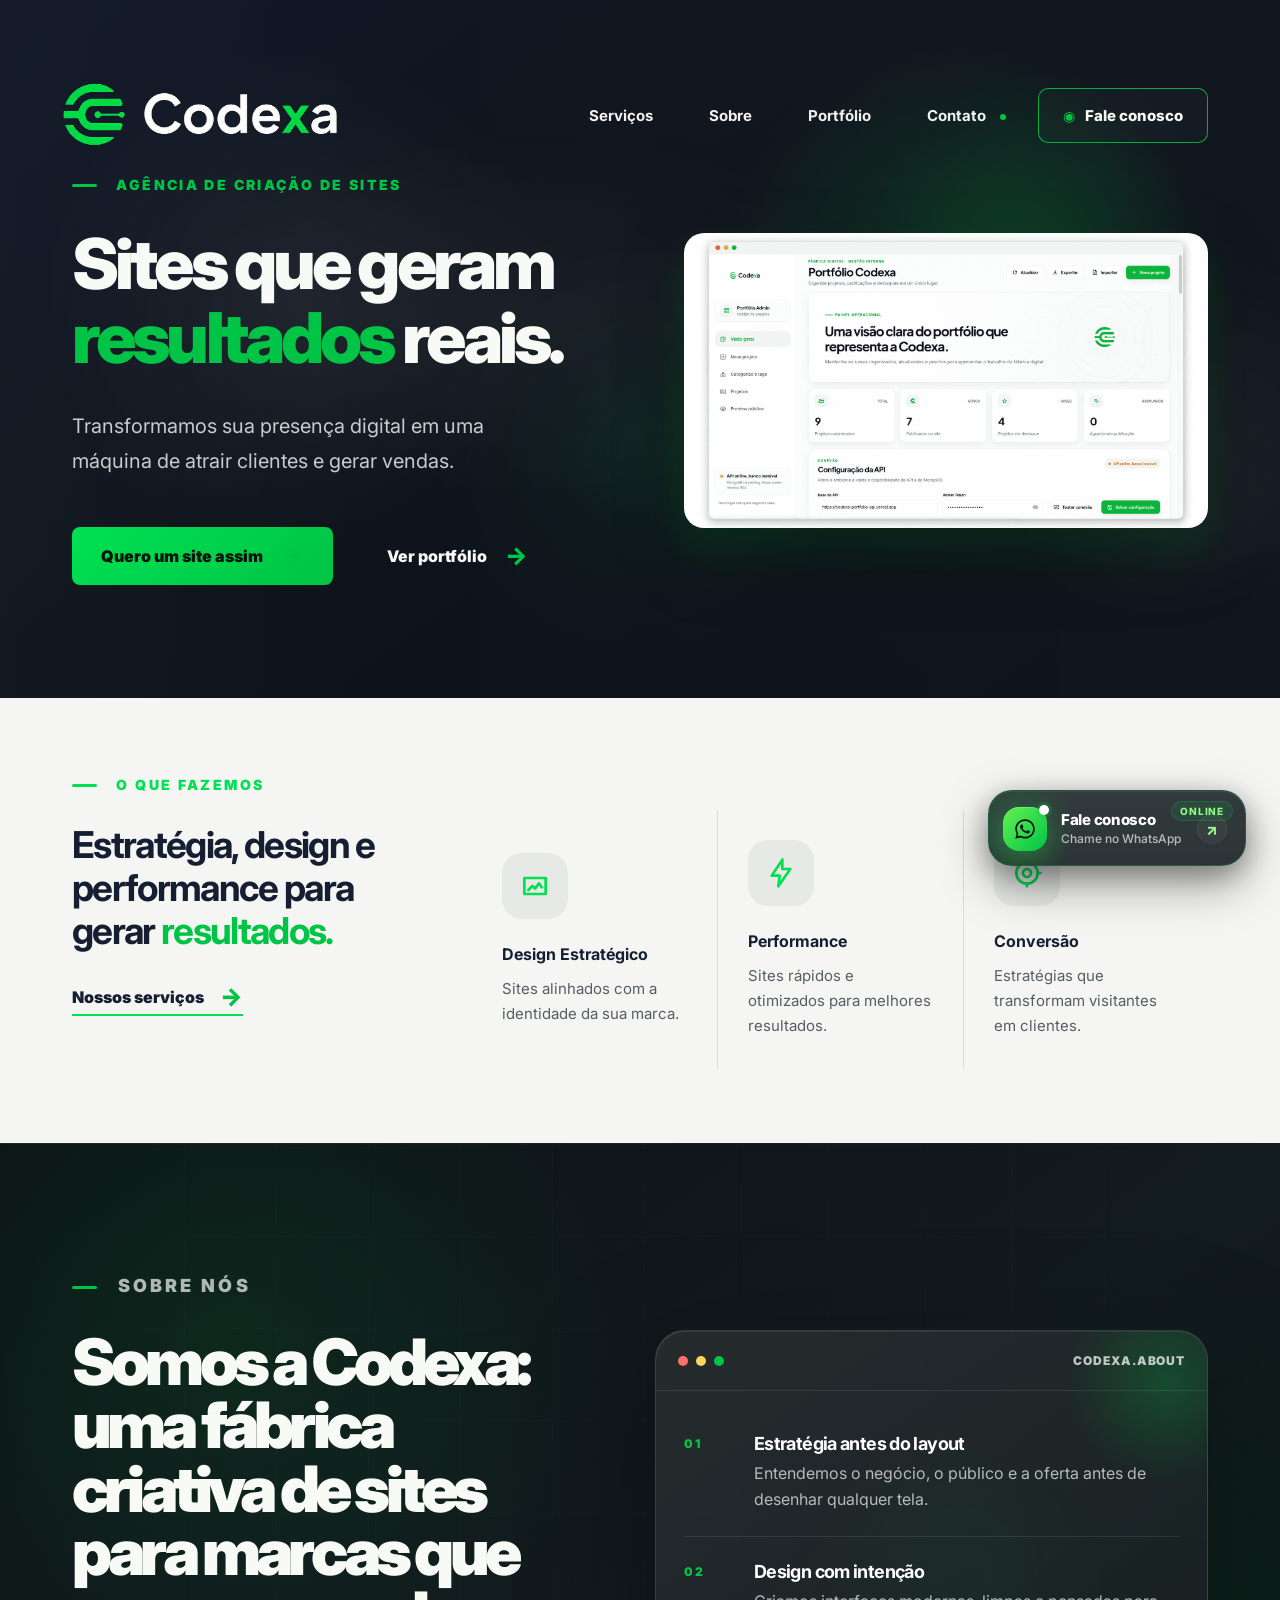
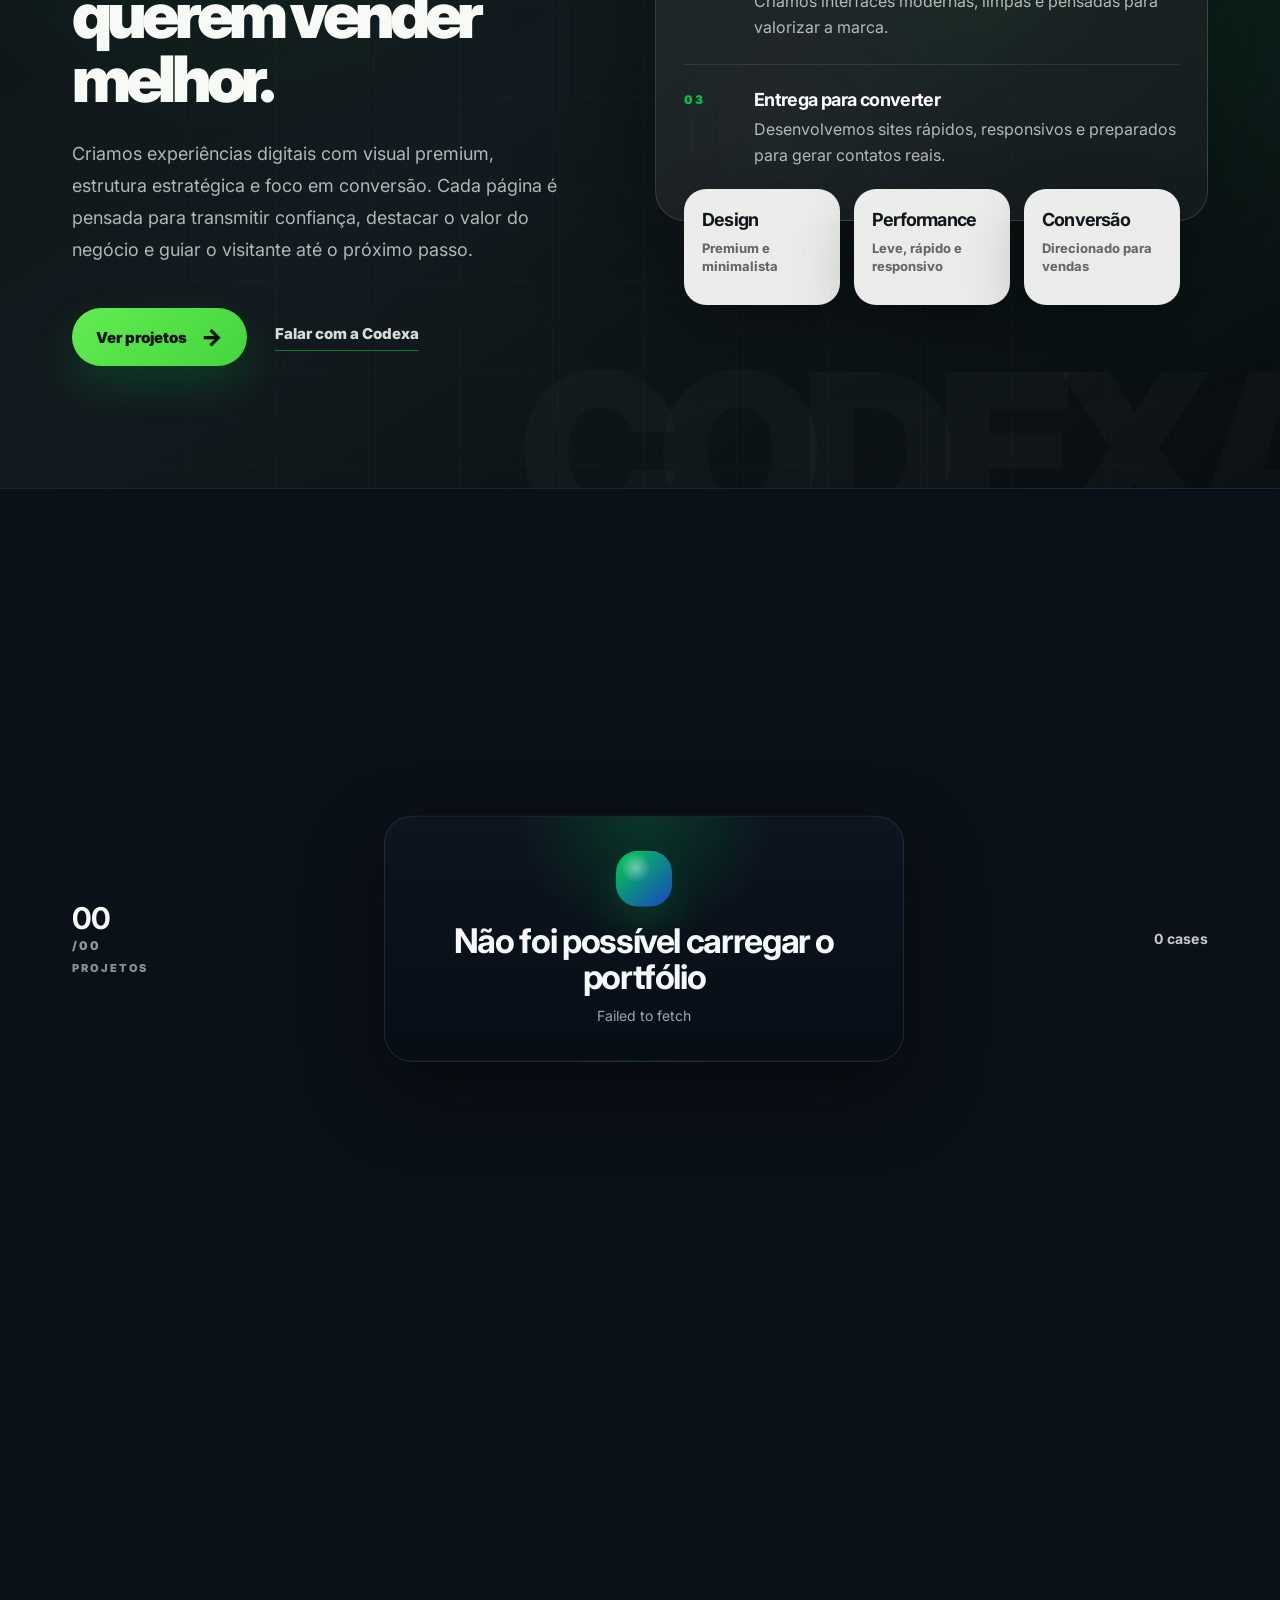
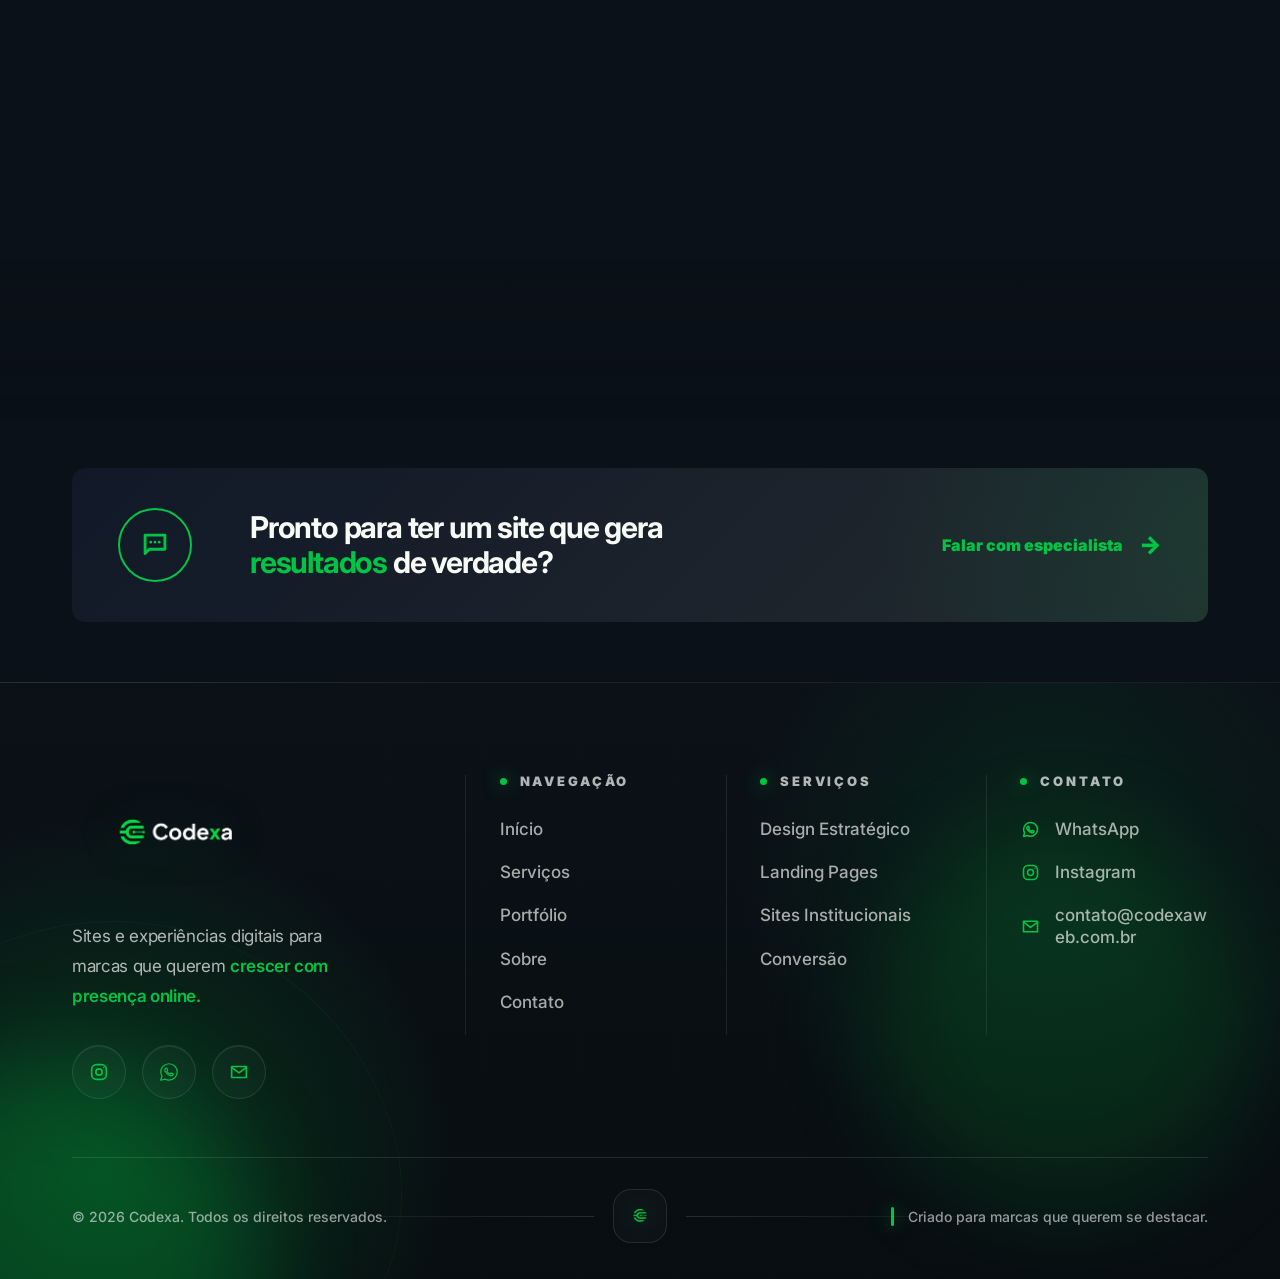
==== commit 0f040fe0: "Aumentando logo" ====
--- a/index.html
+++ b/index.html
@@ -14,7 +14,7 @@
 <body>
   <header class="header">
     <a href="#inicio" class="brand-logo" aria-label="Codexa">
-      <img src="assets/codexa-primary-logo-reversed.png" alt="Codexa" />
+      <img class="img-logo" src="assets/codexa-primary-logo-reversed.png" alt="Codexa" />
     </a>
 
     <button class="menu-button" aria-label="Abrir menu">
--- a/style.css
+++ b/style.css
@@ -54,6 +54,10 @@
   grid-template-columns: 220px 1fr auto;
   align-items: center;
   gap: 32px;
+}
+
+.img-logo {
+  transform: scale(2);
 }
 
 .logo {
@@ -1555,13 +1559,13 @@
 
 /* Atualização: logo nova em SVG */
 .brand-logo {
-  width: 200px;
+  width: 250px;
   display: flex;
   align-items: center;
 }
 
 .brand-logo img {
-  width: 200px;
+  width: 250px;
   height: auto;
   object-fit: contain;
   filter: none;
@@ -1576,16 +1580,23 @@
 
 @media (max-width: 768px) {
   .brand-logo {
-    width: 160px;
+    width: 180px;
   }
 
   .brand-logo img {
-    width: 160px;
+    width: 180px;
     height: auto;
   }
 
   .footer-brand img {
     width: 170px;
+  }
+}
+
+@media (max-width: 420px) {
+  .brand-logo,
+  .brand-logo img {
+    width: 165px;
   }
 }
 
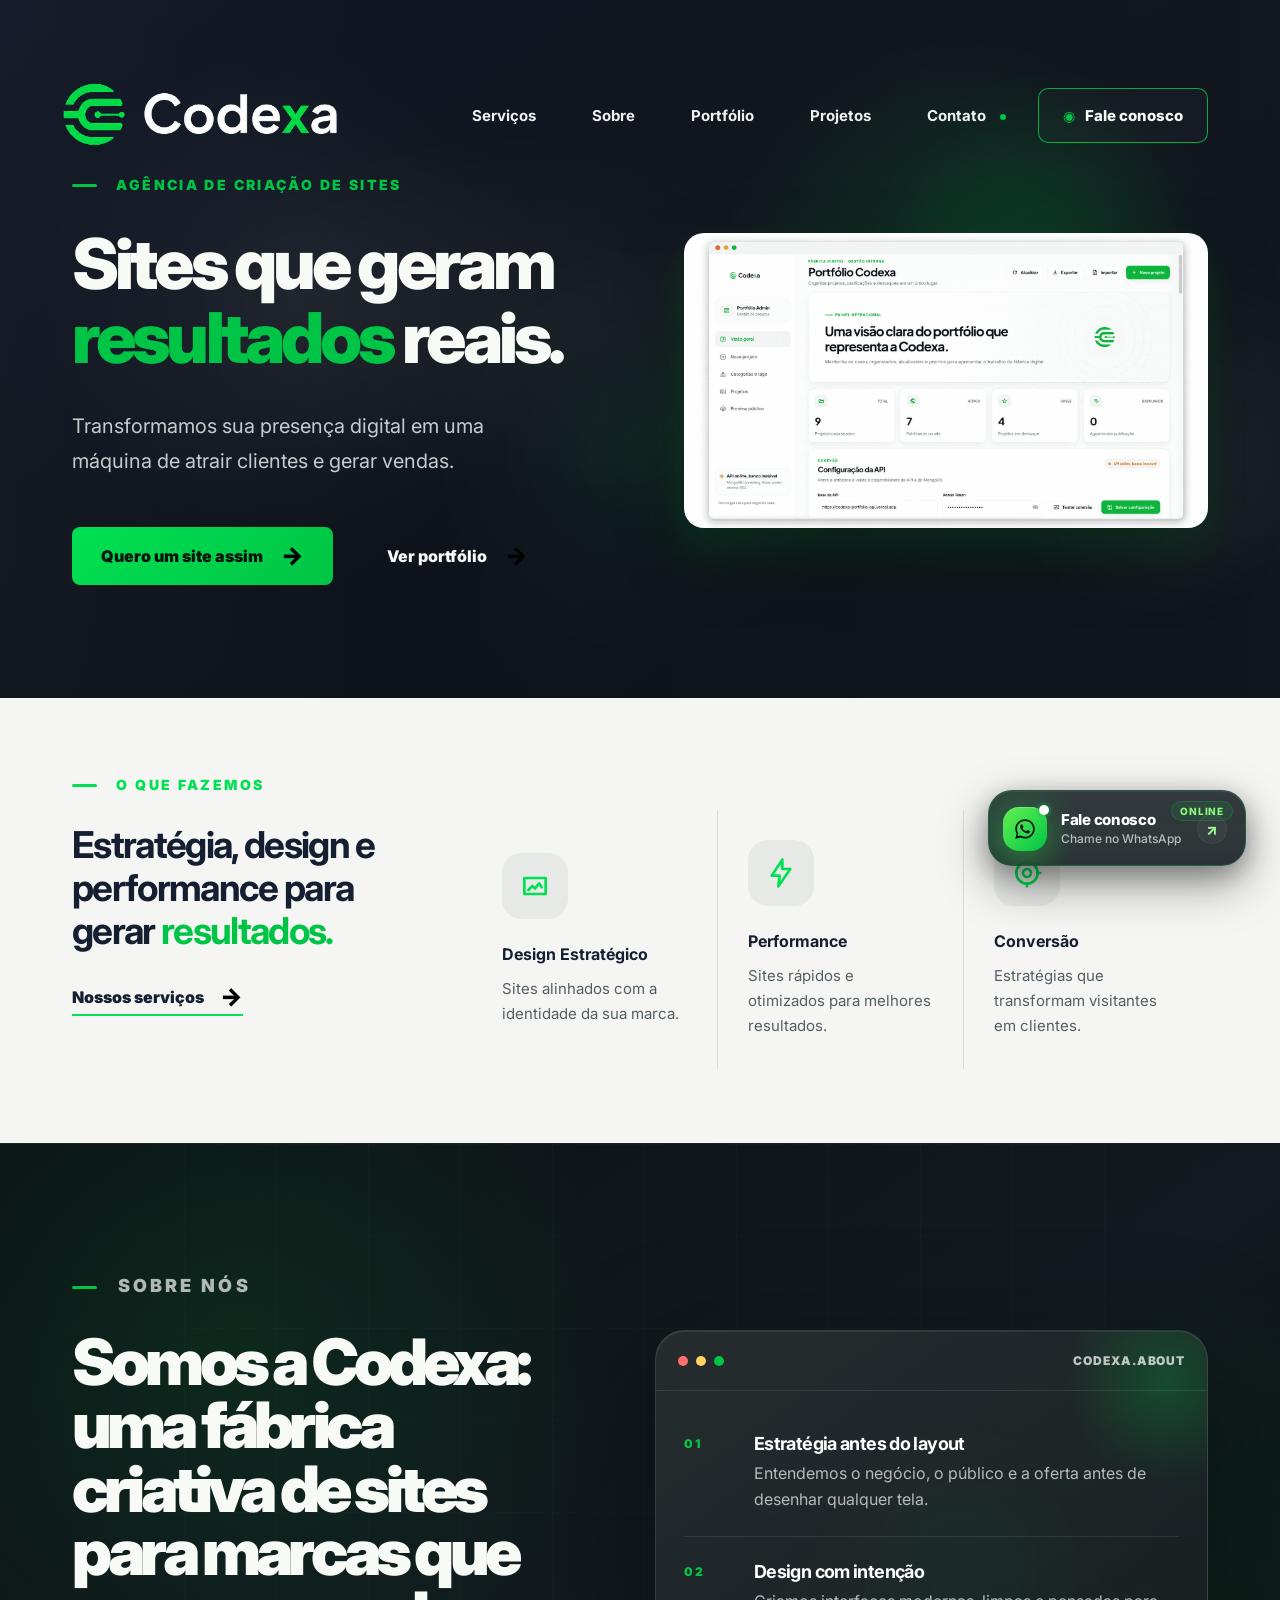
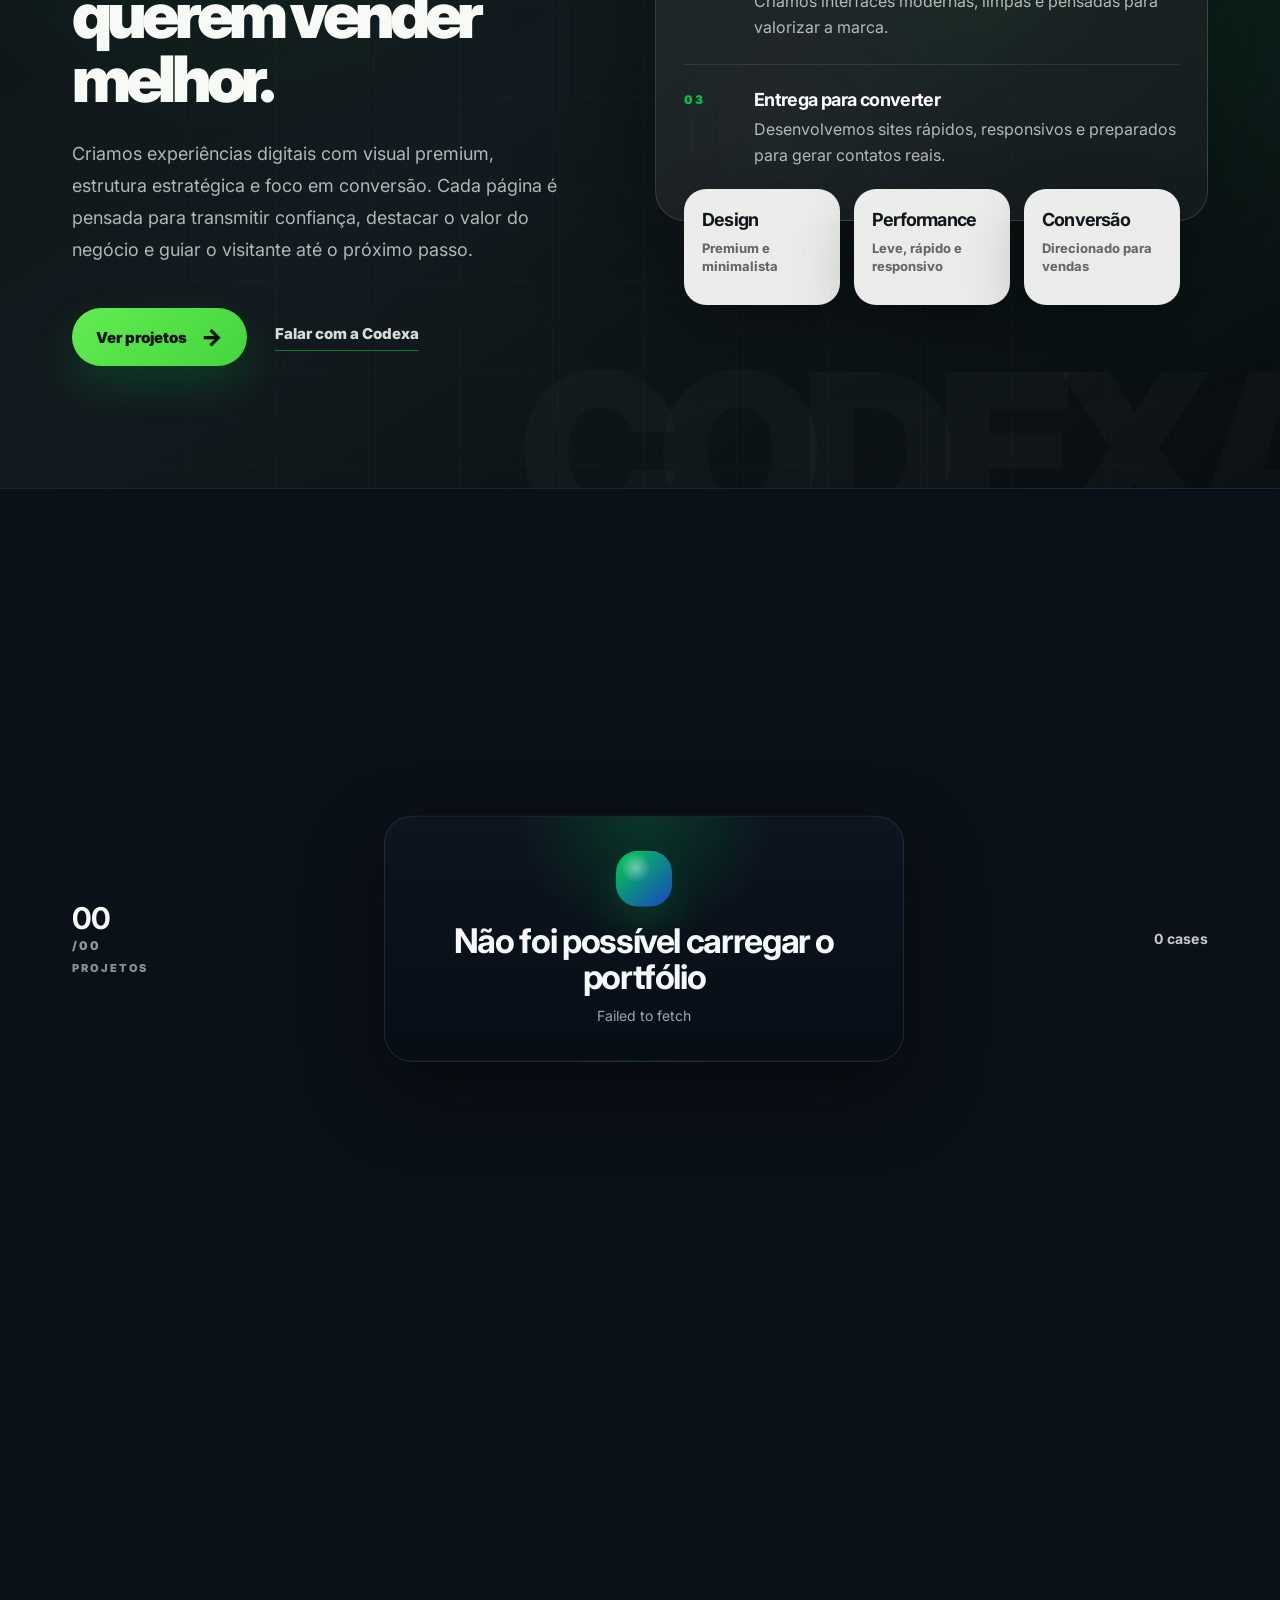
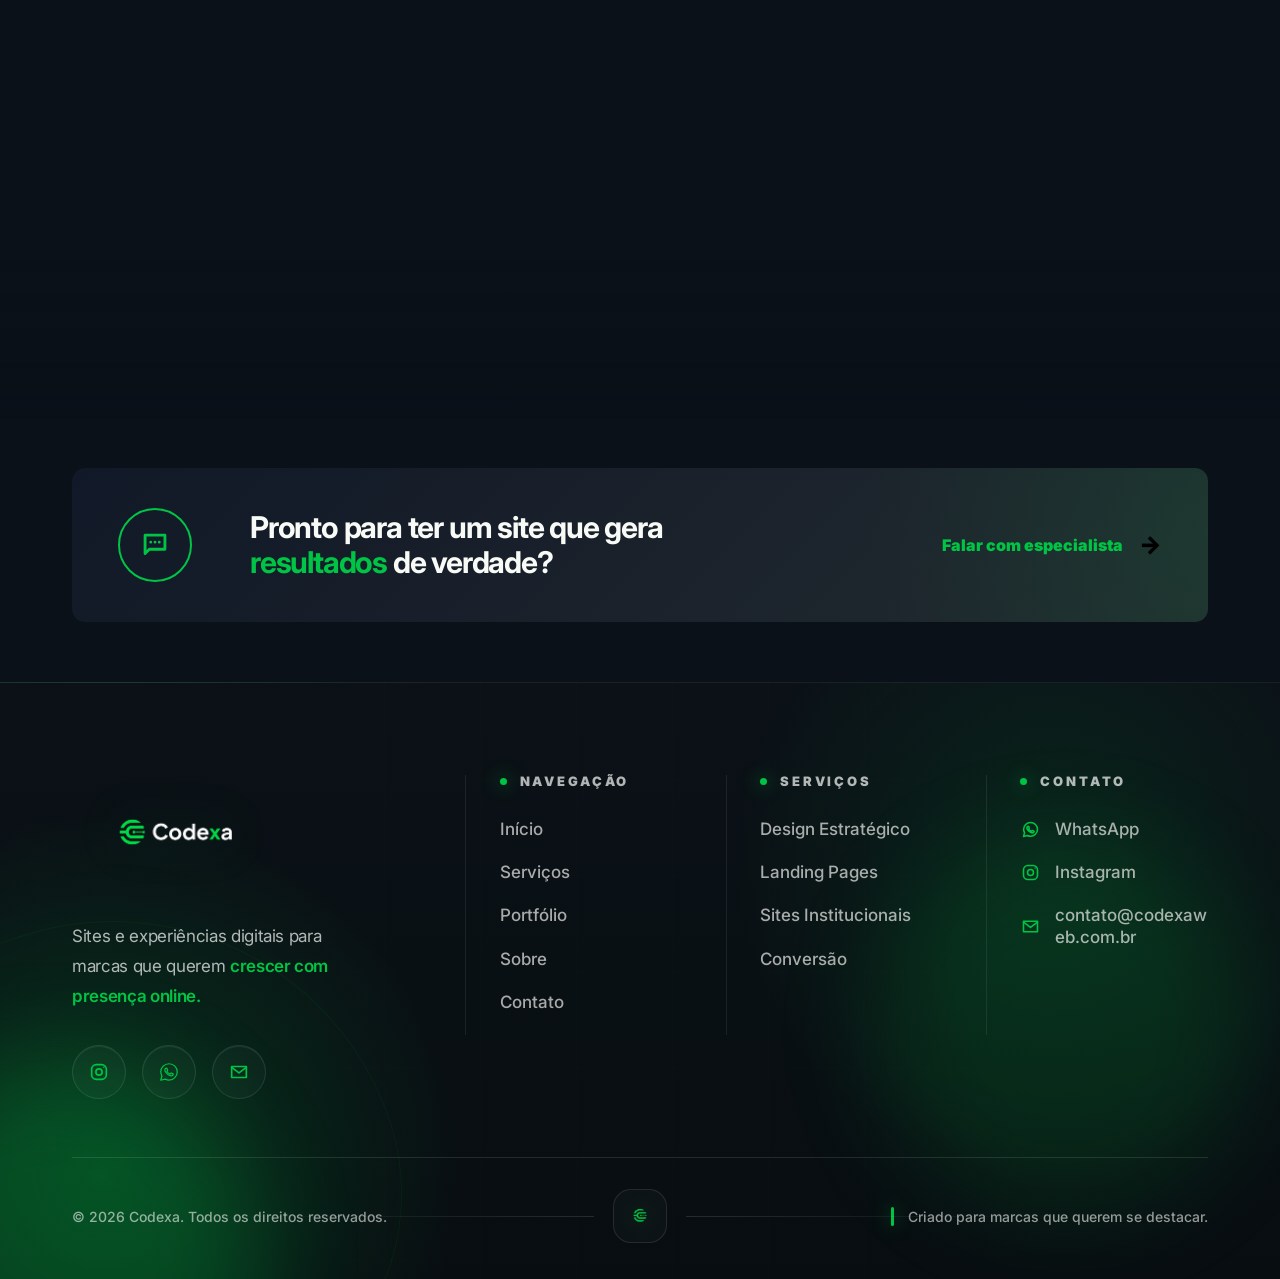
==== commit 9e3c22d6: "Adicionando nova tela de portifolio" ====
--- a/index.html
+++ b/index.html
@@ -26,6 +26,7 @@
       <a href="#servicos">Serviços</a>
       <a href="#sobre">Sobre</a>
       <a href="#portfolio">Portfólio</a>
+      <a href="projetos/">Projetos</a>
       <a href="#contato">Contato <i></i></a>
     </nav>
 
--- a/style.css
+++ b/style.css
@@ -95,6 +95,11 @@
   color: var(--green);
 }
 
+.nav a.active,
+.nav a[aria-current="page"] {
+  color: var(--green);
+}
+
 .nav i {
   width: 6px;
   height: 6px;
@@ -230,7 +235,7 @@
 .text-action span,
 .site-overlay span,
 .final-cta span {
-  color: var(--green);
+  color: black;
   font-size: 24px;
   line-height: 0;
 }
@@ -1815,6 +1820,7 @@
   .nav.open a:nth-child(2) { transition-delay: .25s; }
   .nav.open a:nth-child(3) { transition-delay: .32s; }
   .nav.open a:nth-child(4) { transition-delay: .39s; }
+  .nav.open a:nth-child(5) { transition-delay: .46s; }
 
   .nav a:hover,
   .nav a:focus-visible {
@@ -3836,3 +3842,528 @@
     display: none;
   }
 }
+
+/* ==============================
+   Página de projetos
+   ============================== */
+.projects-page {
+  background: var(--light);
+  color: var(--light-text);
+}
+
+.projects-page .header {
+  position: absolute;
+}
+
+.projects-page .img-logo {
+  width: 250px;
+  height: 58px;
+  object-fit: contain;
+  object-position: left center;
+  transform: none;
+}
+
+.projects-page .nav a {
+  color: rgba(21, 31, 49, .74);
+}
+
+.projects-page .nav a:hover,
+.projects-page .nav a.active,
+.projects-page .nav a[aria-current="page"] {
+  color: var(--green);
+}
+
+.projects-page .top-cta {
+  border-color: rgba(0, 196, 69, .35);
+  background: rgba(255, 255, 255, .72);
+  color: var(--light-text);
+  box-shadow: 0 16px 40px rgba(21, 31, 49, .07);
+}
+
+.projects-page .menu-button span {
+  background: var(--light-text);
+}
+
+.projects-hero {
+  position: relative;
+  overflow: hidden;
+  padding: 190px 0 86px;
+  background:
+    radial-gradient(circle at 84% 14%, rgba(0, 196, 69, .13), transparent 22rem),
+    linear-gradient(180deg, #fbfdfb 0%, var(--light) 100%);
+}
+
+.projects-hero::before {
+  content: "";
+  position: absolute;
+  inset: 0;
+  background-image:
+    linear-gradient(rgba(21, 31, 49, .035) 1px, transparent 1px),
+    linear-gradient(90deg, rgba(21, 31, 49, .035) 1px, transparent 1px);
+  background-size: 42px 42px;
+  mask-image: linear-gradient(180deg, rgba(0, 0, 0, .85), transparent 78%);
+  pointer-events: none;
+}
+
+.projects-hero__grid {
+  position: relative;
+  display: grid;
+  grid-template-columns: minmax(0, 1.1fr) minmax(320px, .7fr);
+  gap: 64px;
+  align-items: center;
+}
+
+.projects-hero__copy h1 {
+  max-width: 760px;
+  margin: 22px 0 22px;
+  color: var(--light-text);
+  font-size: clamp(46px, 7vw, 82px);
+  line-height: .96;
+  letter-spacing: -.075em;
+}
+
+.projects-hero__copy > p:not(.label) {
+  max-width: 670px;
+  color: var(--light-muted);
+  font-size: 20px;
+  line-height: 1.72;
+}
+
+.projects-hero__actions {
+  display: flex;
+  flex-wrap: wrap;
+  gap: 18px;
+  align-items: center;
+  margin-top: 34px;
+}
+
+.projects-hero__link {
+  display: inline-flex;
+  align-items: center;
+  gap: 12px;
+  min-height: 58px;
+  color: var(--light-text);
+  font-weight: 900;
+}
+
+.projects-hero__link span {
+  color: var(--green);
+  font-size: 24px;
+}
+
+.projects-hero__panel {
+  display: grid;
+  gap: 14px;
+  padding: 18px;
+  border: 1px solid rgba(21, 31, 49, .09);
+  border-radius: 28px;
+  background: rgba(255, 255, 255, .76);
+  box-shadow: 0 26px 70px rgba(21, 31, 49, .09);
+  backdrop-filter: blur(18px);
+  -webkit-backdrop-filter: blur(18px);
+}
+
+.projects-hero__metric {
+  display: grid;
+  grid-template-columns: 52px 1fr;
+  gap: 4px 16px;
+  align-items: center;
+  padding: 18px;
+  border: 1px solid rgba(21, 31, 49, .07);
+  border-radius: 20px;
+  background: var(--white);
+}
+
+.projects-hero__metric span {
+  grid-row: span 2;
+  display: grid;
+  width: 52px;
+  height: 52px;
+  place-items: center;
+  border-radius: 16px;
+  background: rgba(0, 196, 69, .1);
+  color: var(--green);
+  font-weight: 900;
+}
+
+.projects-hero__metric strong {
+  color: var(--light-text);
+  font-size: 17px;
+}
+
+.projects-hero__metric small {
+  color: var(--light-muted);
+  font-size: 13px;
+  line-height: 1.5;
+}
+
+.projects-list-section {
+  padding: 82px 0 110px;
+  background: var(--light);
+}
+
+.projects-section-heading {
+  display: grid;
+  grid-template-columns: minmax(0, .9fr) minmax(360px, 1fr);
+  gap: 36px;
+  align-items: end;
+  margin-bottom: 36px;
+}
+
+.projects-section-heading h2 {
+  max-width: 620px;
+  margin-top: 18px;
+  color: var(--light-text);
+  font-size: clamp(32px, 4vw, 54px);
+  line-height: 1.04;
+  letter-spacing: -.055em;
+}
+
+.projects-filter {
+  display: flex;
+  flex-wrap: wrap;
+  justify-content: flex-end;
+  gap: 10px;
+}
+
+.projects-filter button {
+  min-height: 42px;
+  padding: 0 16px;
+  border: 1px solid rgba(21, 31, 49, .1);
+  border-radius: 999px;
+  background: var(--white);
+  color: var(--light-muted);
+  cursor: pointer;
+  font-weight: 800;
+  transition: .25s ease;
+}
+
+.projects-filter button:hover,
+.projects-filter button.active {
+  border-color: rgba(0, 196, 69, .32);
+  background: rgba(0, 196, 69, .1);
+  color: var(--green);
+}
+
+.projects-grid {
+  display: grid;
+  grid-template-columns: repeat(3, minmax(0, 1fr));
+  gap: 24px;
+}
+
+.projects-card {
+  overflow: hidden;
+  border: 1px solid rgba(21, 31, 49, .1);
+  border-radius: 26px;
+  background: var(--white);
+  box-shadow: 0 18px 42px rgba(21, 31, 49, .06);
+  transition: transform .3s ease, box-shadow .3s ease, border-color .3s ease;
+}
+
+.projects-card:hover {
+  transform: translateY(-6px);
+  border-color: rgba(0, 196, 69, .28);
+  box-shadow: 0 28px 70px rgba(21, 31, 49, .1);
+}
+
+.projects-card__media {
+  display: block;
+  height: 240px;
+  overflow: hidden;
+  background: #e9eeec;
+}
+
+.projects-card__media img {
+  width: 100%;
+  height: 100%;
+  object-fit: cover;
+  object-position: top;
+  transition: transform .5s ease;
+}
+
+.projects-card:hover .projects-card__media img {
+  transform: scale(1.035);
+}
+
+.projects-card__content {
+  padding: 24px;
+}
+
+.projects-card__content > span {
+  display: inline-flex;
+  margin-bottom: 14px;
+  padding: 7px 11px;
+  border-radius: 999px;
+  background: rgba(0, 196, 69, .1);
+  color: var(--green);
+  font-size: 12px;
+  font-weight: 900;
+}
+
+.projects-card__content h3 {
+  margin-bottom: 12px;
+  color: var(--light-text);
+  font-size: 23px;
+  line-height: 1.16;
+  letter-spacing: -.035em;
+}
+
+.projects-card__content p {
+  min-height: 74px;
+  color: var(--light-muted);
+  font-size: 15px;
+  line-height: 1.65;
+}
+
+.projects-card__link {
+  display: inline-flex;
+  align-items: center;
+  gap: 8px;
+  margin-top: 18px;
+  color: var(--light-text);
+  font-weight: 900;
+}
+
+.projects-card__link span {
+  color: var(--green);
+  transition: transform .25s ease;
+}
+
+.projects-card__link:hover span {
+  transform: translateX(4px);
+}
+
+.projects-card__link--disabled {
+  color: var(--light-muted);
+}
+
+.projects-state {
+  display: grid;
+  min-height: 250px;
+  place-items: center;
+  align-content: center;
+  margin-top: 34px;
+  padding: 42px 24px;
+  border: 1px solid rgba(21, 31, 49, .09);
+  border-radius: 26px;
+  background: var(--white);
+  color: var(--light-muted);
+  text-align: center;
+}
+
+.projects-state[hidden] {
+  display: none;
+}
+
+.projects-state > span {
+  width: 46px;
+  height: 46px;
+  margin-bottom: 18px;
+  border-radius: 50%;
+  background:
+    radial-gradient(circle at 50% 50%, var(--green) 0 34%, transparent 36%),
+    rgba(0, 196, 69, .12);
+}
+
+.projects-state--loading > span {
+  animation: portfolioStatePulse 1.2s ease-in-out infinite alternate;
+}
+
+.projects-state strong {
+  margin-bottom: 8px;
+  color: var(--light-text);
+  font-size: 20px;
+}
+
+.projects-state p {
+  max-width: 500px;
+  font-size: 15px;
+  line-height: 1.7;
+}
+
+.projects-final-cta {
+  padding: 0 0 110px;
+  background: var(--light);
+}
+
+.projects-final-cta__inner {
+  display: grid;
+  grid-template-columns: minmax(0, 1fr) auto;
+  gap: 32px;
+  align-items: center;
+  padding: 48px;
+  border: 1px solid rgba(255, 255, 255, .12);
+  border-radius: 30px;
+  background:
+    radial-gradient(circle at 80% 20%, rgba(0, 196, 69, .2), transparent 24rem),
+    linear-gradient(145deg, #111827 0%, #0f141c 100%);
+  color: var(--text);
+  box-shadow: 0 30px 80px rgba(21, 31, 49, .18);
+}
+
+.projects-final-cta__inner h2 {
+  max-width: 770px;
+  margin: 18px 0 14px;
+  color: var(--text);
+  font-size: clamp(30px, 4vw, 52px);
+  line-height: 1.04;
+  letter-spacing: -.055em;
+}
+
+.projects-final-cta__inner p:not(.label) {
+  max-width: 610px;
+  color: var(--muted);
+  font-size: 17px;
+  line-height: 1.7;
+}
+
+.projects-final-cta__inner a {
+  display: inline-flex;
+  min-height: 58px;
+  align-items: center;
+  justify-content: center;
+  gap: 10px;
+  padding: 0 24px;
+  border: 1px solid var(--green);
+  border-radius: 14px;
+  background: var(--green);
+  color: var(--dark-2);
+  font-weight: 900;
+}
+
+.projects-final-cta__inner a span {
+  font-size: 22px;
+}
+
+@media (max-width: 1120px) {
+  .projects-page .header {
+    grid-template-columns: 250px 1fr auto;
+    gap: 22px;
+  }
+
+  .projects-page .nav {
+    gap: 30px;
+  }
+
+  .projects-hero__grid,
+  .projects-section-heading {
+    grid-template-columns: 1fr;
+  }
+
+  .projects-filter {
+    justify-content: flex-start;
+  }
+
+  .projects-grid {
+    grid-template-columns: repeat(2, minmax(0, 1fr));
+  }
+}
+
+@media (max-width: 980px) {
+  .projects-page .header {
+    position: fixed;
+    background: rgba(255, 255, 255, .88);
+    border-color: rgba(21, 31, 49, .1);
+  }
+
+  .projects-page .img-logo {
+    width: 180px;
+    height: 48px;
+  }
+
+  body.projects-page.menu-open .header {
+    background: rgba(255, 255, 255, .92);
+    border-color: rgba(0, 196, 69, .2);
+  }
+
+  .projects-page .nav {
+    background:
+      radial-gradient(circle at 50% 0%, rgba(0, 196, 69, .14), transparent 45%),
+      rgba(250, 252, 251, .96);
+  }
+
+  .projects-page .nav a {
+    color: var(--light-text);
+  }
+
+  .projects-hero {
+    padding-top: 145px;
+  }
+
+  .projects-hero__panel {
+    display: none;
+  }
+}
+
+@media (max-width: 768px) {
+  .projects-hero {
+    padding: 132px 0 62px;
+  }
+
+  .projects-hero__copy,
+  .projects-section-heading,
+  .projects-final-cta__inner {
+    text-align: center;
+  }
+
+  .projects-hero__copy h1 {
+    font-size: clamp(42px, 13vw, 58px);
+  }
+
+  .projects-hero__copy > p:not(.label) {
+    font-size: 17px;
+  }
+
+  .projects-hero__actions {
+    justify-content: center;
+  }
+
+  .projects-hero__actions .btn-primary,
+  .projects-final-cta__inner a {
+    width: 100%;
+  }
+
+  .projects-list-section {
+    padding: 66px 0 78px;
+  }
+
+  .projects-filter {
+    justify-content: center;
+  }
+
+  .projects-grid,
+  .projects-final-cta__inner {
+    grid-template-columns: 1fr;
+  }
+
+  .projects-card__media {
+    height: 220px;
+  }
+
+  .projects-card__content p {
+    min-height: 0;
+  }
+
+  .projects-final-cta {
+    padding-bottom: 78px;
+  }
+
+  .projects-final-cta__inner {
+    padding: 34px 22px;
+  }
+}
+
+@media (max-width: 520px) {
+  .projects-page .img-logo {
+    width: 165px;
+    height: 42px;
+  }
+
+  .projects-filter button {
+    width: 100%;
+  }
+
+  .projects-card__media {
+    height: 190px;
+  }
+}
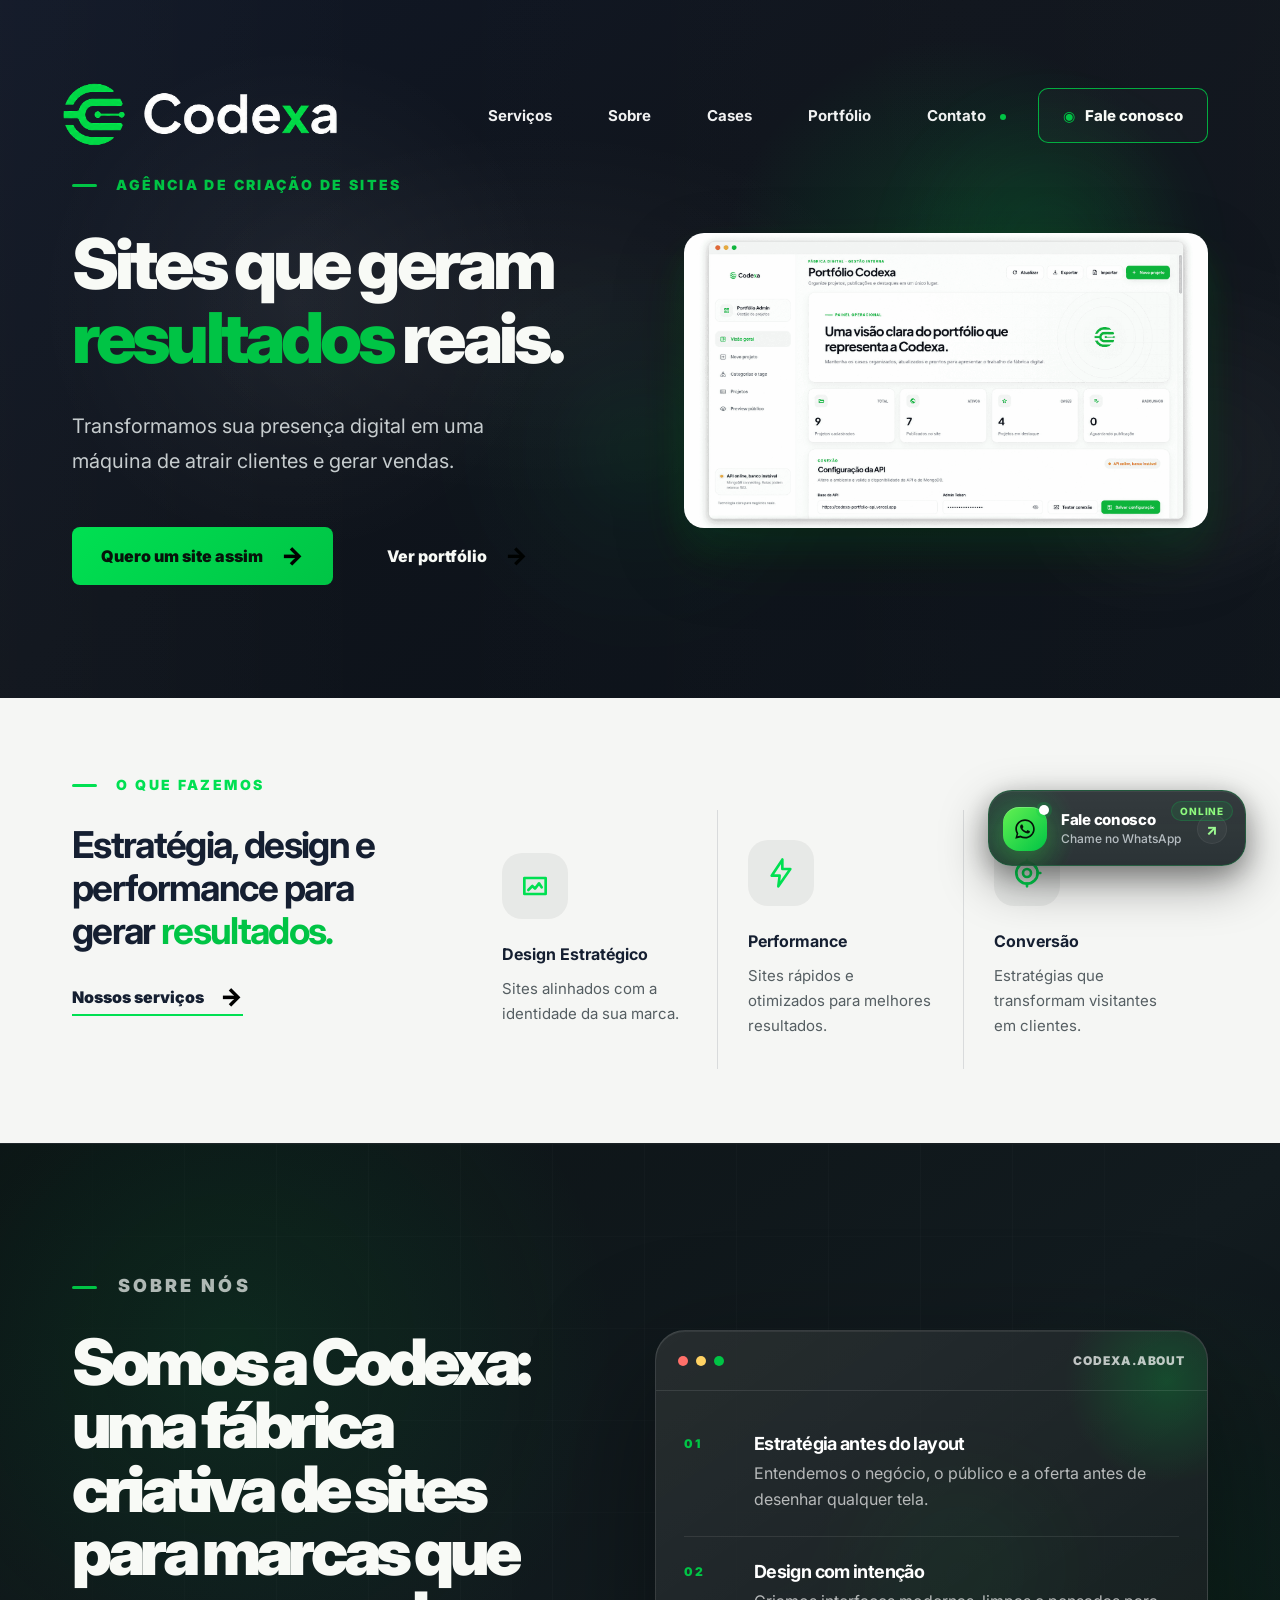
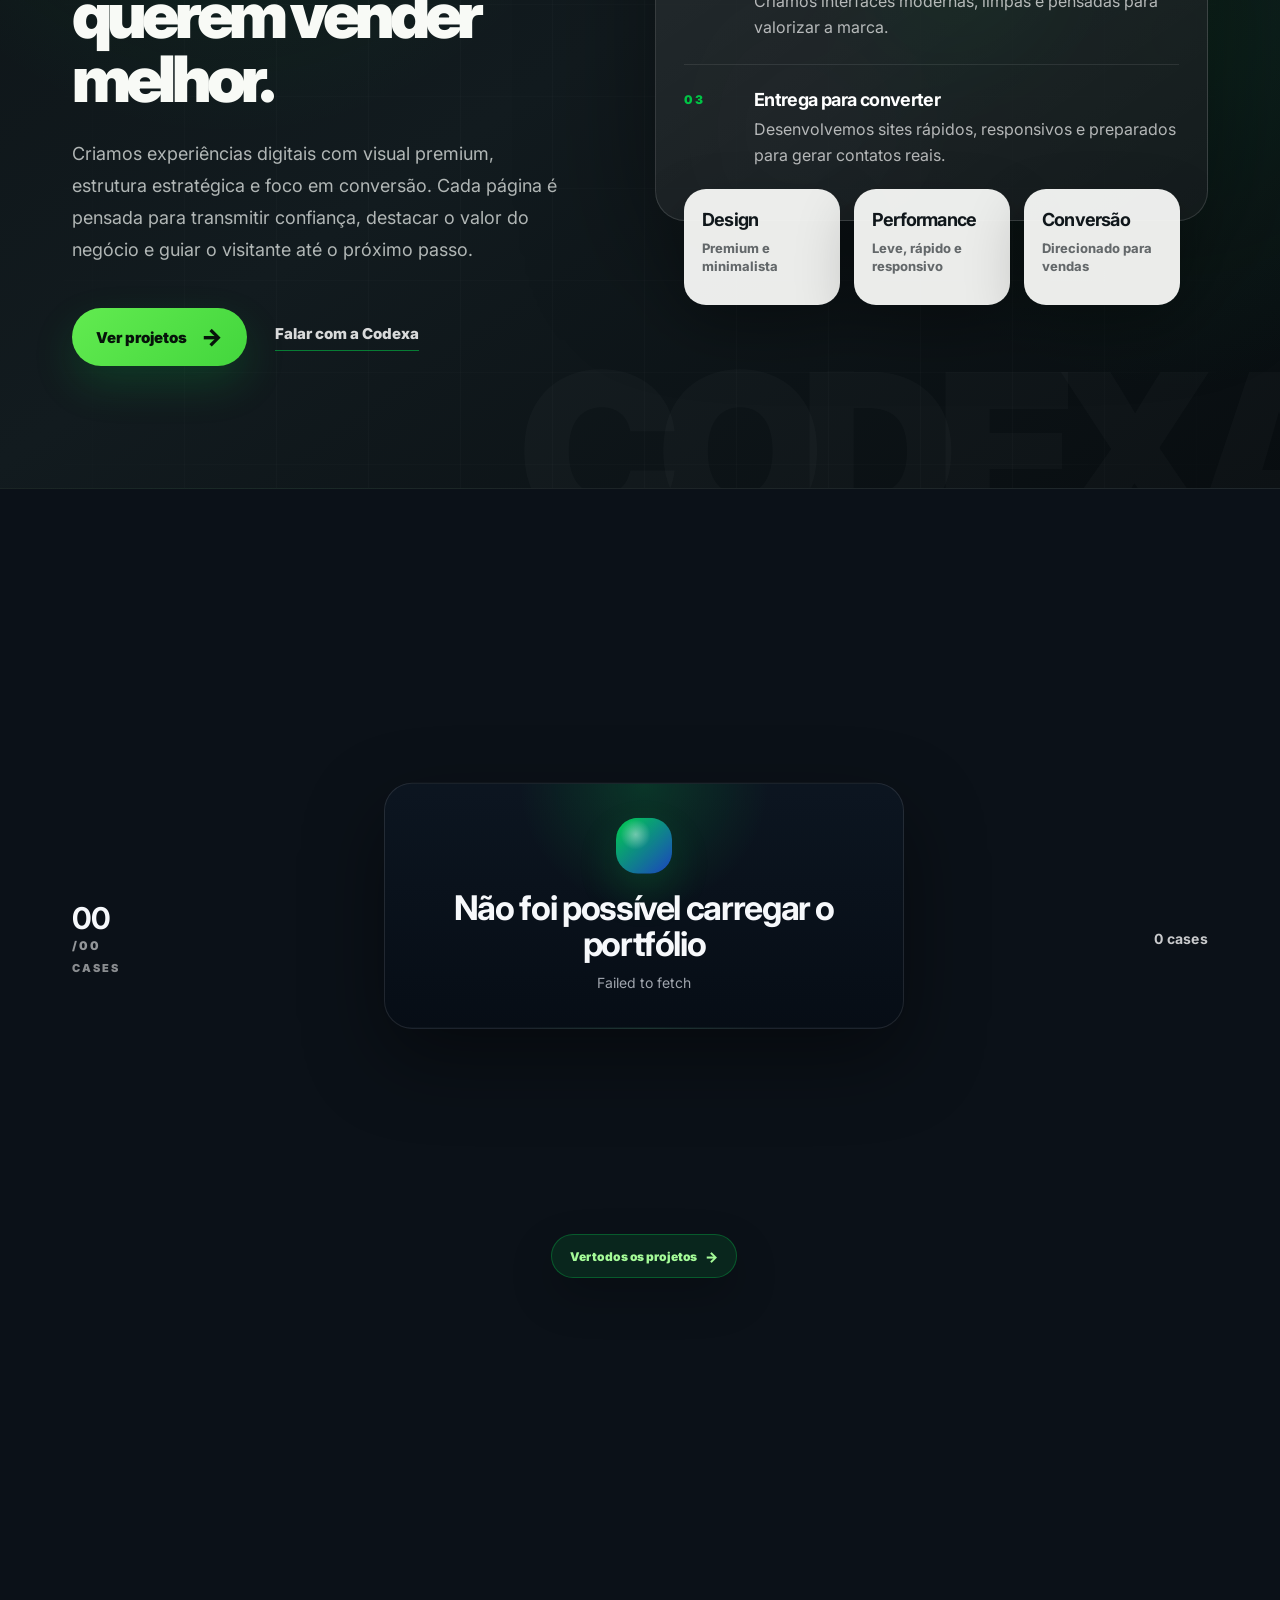
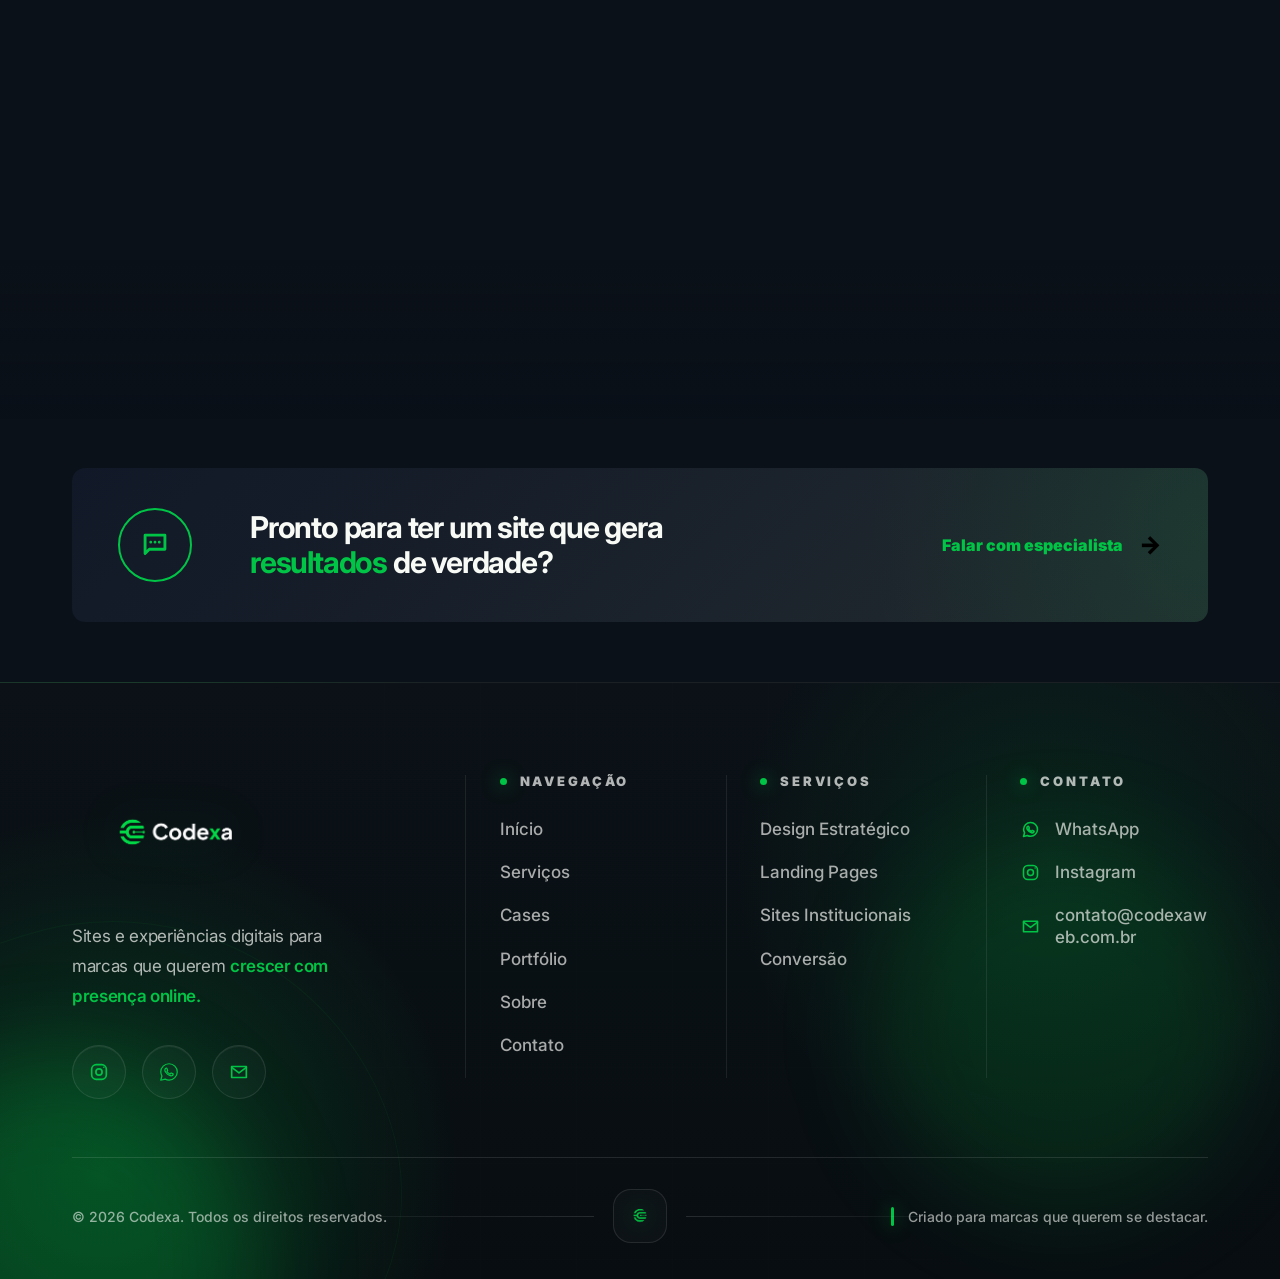
==== commit c55439d2: "Adicionando novos filtros" ====
--- a/index.html
+++ b/index.html
@@ -25,8 +25,8 @@
     <nav class="nav">
       <a href="#servicos">Serviços</a>
       <a href="#sobre">Sobre</a>
-      <a href="#portfolio">Portfólio</a>
-      <a href="projetos/">Projetos</a>
+      <a href="#portfolio">Cases</a>
+      <a href="projetos/">Portfólio</a>
       <a href="#contato">Contato <i></i></a>
     </nav>
 
@@ -167,14 +167,20 @@
           <div class="portfolio-side portfolio-count reveal">
             <strong id="portfolioCurrent">00</strong>
             <span>/<em id="portfolioTotal">00</em></span>
-            <small>Projetos</small>
-          </div>
-
-          <div class="portfolio-stage reveal" id="portfolioProjects" aria-label="Projetos em destaque" aria-live="polite">
-            <div class="portfolio-state portfolio-loading" role="status">
-              <span class="portfolio-state-orb"></span>
-              <strong>Carregando portfólio</strong>
-              <p>Buscando os projetos publicados na API da Codexa...</p>
+            <small>Cases</small>
+          </div>
+
+          <div class="portfolio-main">
+            <div class="portfolio-stage reveal" id="portfolioProjects" aria-label="Projetos em destaque" aria-live="polite">
+              <div class="portfolio-state portfolio-loading" role="status">
+                <span class="portfolio-state-orb"></span>
+                <strong>Carregando portfólio</strong>
+                <p>Buscando os projetos publicados na API da Codexa...</p>
+              </div>
+            </div>
+
+            <div class="portfolio-actions reveal">
+              <a class="portfolio-all-link" href="projetos/">Ver todos os projetos <span>→</span></a>
             </div>
           </div>
 
@@ -243,7 +249,8 @@
             <h4><span></span>Navegação</h4>
             <a href="#inicio">Início</a>
             <a href="#servicos">Serviços</a>
-            <a href="#portfolio">Portfólio</a>
+            <a href="#portfolio">Cases</a>
+            <a href="projetos/">Portfólio</a>
             <a href="#sobre">Sobre</a>
             <a href="#contato">Contato</a>
           </div>
--- a/style.css
+++ b/style.css
@@ -986,13 +986,74 @@
 .portfolio-total {
   align-self: center;
   justify-self: end;
+  display: flex;
+  flex-direction: column;
+  align-items: flex-end;
+  gap: 14px;
   font-size: 14px;
   letter-spacing: .02em;
   text-transform: none;
   white-space: nowrap;
 }
 
+.portfolio-main {
+  min-width: 0;
+  width: 100%;
+  height: 100%;
+  display: flex;
+  flex-direction: column;
+  align-items: center;
+  justify-content: center;
+  gap: 22px;
+  position: relative;
+  z-index: 6;
+}
+
+.portfolio-actions {
+  order: 2;
+  width: 100%;
+  display: flex;
+  justify-content: center;
+  position: relative;
+  z-index: 12;
+}
+
+.portfolio-all-link {
+  position: relative;
+  z-index: 10;
+  display: inline-flex;
+  align-items: center;
+  justify-content: center;
+  gap: 8px;
+  min-height: 44px;
+  padding: 0 18px;
+  border-radius: 999px;
+  border: 1px solid rgba(0, 224, 82, .28);
+  background: rgba(0, 224, 82, .10);
+  color: #a4fb98;
+  font-size: 12px;
+  font-weight: 900;
+  letter-spacing: -.01em;
+  text-transform: none;
+  box-shadow: 0 18px 44px rgba(0, 0, 0, .22);
+  backdrop-filter: blur(14px);
+  transition: transform .2s ease, border-color .2s ease, background .2s ease, color .2s ease;
+}
+
+.portfolio-all-link:hover {
+  transform: translateY(-2px);
+  border-color: rgba(0, 224, 82, .54);
+  background: rgba(0, 224, 82, .16);
+  color: #ffffff;
+}
+
+.portfolio-all-link span {
+  font-size: 14px;
+}
+
 .portfolio-stage {
+  order: 1;
+  width: 100%;
   height: 68vh;
   min-height: 500px;
   position: relative;
@@ -1238,17 +1299,32 @@
 
   .portfolio-total {
     justify-self: start;
+    align-items: flex-start;
   }
 
   .portfolio-stage {
     width: 100%;
     height: 440px;
     min-height: 440px;
-    order: 2;
+    order: 1;
   }
 
   .portfolio-count {
     order: 1;
+  }
+
+  .portfolio-main {
+    order: 2;
+    width: min(680px, 92vw);
+    margin-inline: auto;
+  }
+
+  .portfolio-stage {
+    order: 1;
+  }
+
+  .portfolio-actions {
+    order: 2;
   }
 
   .portfolio-total {
@@ -2481,6 +2557,17 @@
     text-align: left;
   }
 
+  .portfolio-main {
+    order: 2;
+    width: min(100%, 360px);
+    margin-inline: auto;
+    gap: 16px;
+  }
+
+  .portfolio-actions {
+    width: 100%;
+  }
+
   .portfolio-count {
     order: 1;
     display: flex;
@@ -2521,7 +2608,12 @@
   .portfolio-total {
     order: 3;
     justify-self: center;
+    align-items: center;
     text-align: center;
+  }
+
+  .portfolio-all-link {
+    width: min(100%, 300px);
   }
 
   .portfolio-total strong {
@@ -4003,15 +4095,16 @@
 }
 
 .projects-section-heading {
+  position: relative;
+  z-index: 20;
   display: grid;
-  grid-template-columns: minmax(0, .9fr) minmax(360px, 1fr);
-  gap: 36px;
-  align-items: end;
+  gap: 28px;
+  align-items: start;
   margin-bottom: 36px;
 }
 
 .projects-section-heading h2 {
-  max-width: 620px;
+  max-width: 760px;
   margin-top: 18px;
   color: var(--light-text);
   font-size: clamp(32px, 4vw, 54px);
@@ -4020,38 +4113,309 @@
 }
 
 .projects-filter {
-  display: flex;
-  flex-wrap: wrap;
-  justify-content: flex-end;
-  gap: 10px;
-}
-
-.projects-filter button {
-  min-height: 42px;
-  padding: 0 16px;
-  border: 1px solid rgba(21, 31, 49, .1);
+  position: relative;
+  z-index: 40;
+  display: grid;
+  grid-template-columns: minmax(250px, .72fr) minmax(0, 1.8fr);
+  gap: 28px;
+  align-items: center;
+  width: 100%;
+  padding: 24px 28px;
+  border: 1px solid rgba(21, 31, 49, .09);
+  border-radius: 26px;
+  background: rgba(255, 255, 255, .86);
+  box-shadow: 0 22px 60px rgba(21, 31, 49, .065);
+  backdrop-filter: blur(14px);
+  -webkit-backdrop-filter: blur(14px);
+}
+
+.projects-filter__intro {
+  display: grid;
+  grid-template-columns: 50px 1fr;
+  gap: 16px;
+  align-items: center;
+  min-width: 0;
+  padding-right: 28px;
+  border-right: 1px solid rgba(21, 31, 49, .1);
+}
+
+.projects-filter__icon {
+  display: grid;
+  width: 50px;
+  height: 50px;
+  place-items: center;
+  border: 1px solid rgba(0, 196, 69, .18);
   border-radius: 999px;
-  background: var(--white);
-  color: var(--light-muted);
-  cursor: pointer;
-  font-weight: 800;
-  transition: .25s ease;
-}
-
-.projects-filter button:hover,
-.projects-filter button.active {
-  border-color: rgba(0, 196, 69, .32);
   background: rgba(0, 196, 69, .1);
   color: var(--green);
+  box-shadow: inset 0 1px 0 rgba(255, 255, 255, .75);
+}
+
+.projects-filter__icon svg {
+  width: 24px;
+  height: 24px;
+  transform: scale(2);
+  transform-origin: center;
+}
+
+.projects-filter__intro strong {
+  display: block;
+  margin-bottom: 4px;
+  color: var(--light-text);
+  font-size: 17px;
+  font-weight: 900;
+  letter-spacing: -.025em;
+}
+
+.projects-filter__intro small {
+  display: block;
+  max-width: 250px;
+  color: var(--light-muted);
+  font-size: 14px;
+  line-height: 1.45;
+}
+
+.projects-filter__controls {
+  display: grid;
+  grid-template-columns: minmax(210px, 1fr) minmax(210px, 1fr) auto;
+  gap: 18px;
+  align-items: end;
+  min-width: 0;
+}
+
+.projects-filter__field {
+  position: relative;
+  display: grid;
+  gap: 9px;
+  min-width: 0;
+  text-align: left;
+}
+
+.projects-filter__field > span {
+  color: rgba(21, 31, 49, .54);
+  font-size: 11px;
+  font-weight: 900;
+  letter-spacing: .13em;
+  text-transform: uppercase;
+}
+
+.projects-multiselect {
+  position: relative;
+  z-index: 1;
+  min-width: 0;
+}
+
+.projects-multiselect.is-open {
+  z-index: 80;
+}
+
+.projects-multiselect__button,
+.projects-filter__clear {
+  min-height: 50px;
+  border: 1px solid rgba(21, 31, 49, .1);
+  border-radius: 16px;
+  background-color: var(--white);
+  color: var(--light-text);
+  box-shadow: 0 12px 26px rgba(21, 31, 49, .04);
+  cursor: pointer;
+  font: inherit;
+  font-weight: 850;
+  transition: border-color .25s ease, background-color .25s ease, color .25s ease, box-shadow .25s ease, transform .25s ease;
+}
+
+.projects-multiselect__button {
+  display: grid;
+  grid-template-columns: minmax(0, 1fr) auto auto;
+  gap: 10px;
+  align-items: center;
+  width: 100%;
+  padding: 0 14px 0 17px;
+  text-align: left;
+}
+
+.projects-multiselect__value {
+  overflow: hidden;
+  text-overflow: ellipsis;
+  white-space: nowrap;
+}
+
+.projects-multiselect__counter {
+  display: inline-grid;
+  min-width: 24px;
+  height: 24px;
+  place-items: center;
+  border-radius: 999px;
+  background: rgba(0, 196, 69, .12);
+  color: var(--green);
+  font-size: 12px;
+  font-weight: 950;
+}
+
+.projects-multiselect__counter[hidden] {
+  display: none;
+}
+
+.projects-multiselect__chevron {
+  display: inline-grid;
+  width: 28px;
+  height: 28px;
+  place-items: center;
+  border-radius: 999px;
+  color: rgba(21, 31, 49, .64);
+  font-size: 18px;
+  line-height: 1;
+  transition: transform .25s ease, background-color .25s ease, color .25s ease;
+}
+
+.projects-multiselect.is-open .projects-multiselect__button,
+.projects-multiselect.is-active .projects-multiselect__button {
+  border-color: rgba(0, 196, 69, .38);
+  background-color: rgba(0, 196, 69, .055);
+}
+
+.projects-multiselect.is-open .projects-multiselect__chevron {
+  transform: rotate(180deg);
+  background: rgba(0, 196, 69, .12);
+  color: var(--green);
+}
+
+.projects-multiselect__dropdown {
+  position: absolute;
+  z-index: 90;
+  top: calc(100% + 10px);
+  left: 0;
+  width: min(360px, 100%);
+  max-height: 300px;
+  overflow: auto;
+  padding: 10px;
+  border: 1px solid rgba(21, 31, 49, .1);
+  border-radius: 18px;
+  background: rgba(255, 255, 255, .98);
+  box-shadow: 0 24px 60px rgba(21, 31, 49, .14);
+  backdrop-filter: blur(18px);
+  -webkit-backdrop-filter: blur(18px);
+}
+
+.projects-multiselect__options {
+  display: grid;
+  gap: 6px;
+}
+
+.projects-multiselect__option {
+  display: grid;
+  grid-template-columns: 22px minmax(0, 1fr);
+  gap: 10px;
+  align-items: center;
+  min-height: 42px;
+  padding: 9px 10px;
+  border-radius: 13px;
+  color: var(--light-text);
+  cursor: pointer;
+  font-size: 14px;
+  font-weight: 750;
+  transition: background-color .2s ease, color .2s ease;
+}
+
+.projects-multiselect__option:hover {
+  background: rgba(0, 196, 69, .07);
+}
+
+.projects-multiselect__option input {
+  position: absolute;
+  opacity: 0;
+  pointer-events: none;
+}
+
+.projects-multiselect__checkbox {
+  display: grid;
+  width: 20px;
+  height: 20px;
+  place-items: center;
+  border: 1px solid rgba(21, 31, 49, .16);
+  border-radius: 7px;
+  background: var(--white);
+  box-shadow: inset 0 1px 0 rgba(255, 255, 255, .7);
+}
+
+.projects-multiselect__checkbox::after {
+  content: "";
+  width: 9px;
+  height: 5px;
+  border-left: 2px solid var(--white);
+  border-bottom: 2px solid var(--white);
+  opacity: 0;
+  transform: rotate(-45deg) translate(1px, -1px);
+}
+
+.projects-multiselect__option input:checked + .projects-multiselect__checkbox {
+  border-color: var(--green);
+  background: var(--green);
+}
+
+.projects-multiselect__option input:checked + .projects-multiselect__checkbox::after {
+  opacity: 1;
+}
+
+.projects-multiselect__option-text {
+  overflow: hidden;
+  text-overflow: ellipsis;
+  white-space: nowrap;
+}
+
+.projects-multiselect__empty {
+  padding: 12px;
+  color: var(--light-muted);
+  font-size: 14px;
+  font-weight: 700;
+}
+
+.projects-filter__clear {
+  display: inline-flex;
+  align-items: center;
+  justify-content: center;
+  gap: 9px;
+  padding: 0 20px;
+  white-space: nowrap;
+}
+
+.projects-filter__clear span {
+  color: var(--green);
+  font-size: 18px;
+  line-height: 1;
+}
+
+.projects-multiselect__button:hover,
+.projects-multiselect__button:focus,
+.projects-filter__clear:hover:not(:disabled),
+.projects-filter__clear:focus {
+  border-color: rgba(0, 196, 69, .38);
+  background-color: rgba(0, 196, 69, .055);
+  box-shadow: 0 16px 34px rgba(21, 31, 49, .065);
+  outline: none;
+}
+
+.projects-multiselect__button:focus,
+.projects-filter__clear:focus {
+  transform: translateY(-1px);
+}
+
+.projects-multiselect__button:disabled,
+.projects-filter__clear:disabled {
+  cursor: not-allowed;
+  opacity: .52;
 }
 
 .projects-grid {
+  position: relative;
+  z-index: 1;
   display: grid;
-  grid-template-columns: repeat(3, minmax(0, 1fr));
-  gap: 24px;
+  grid-template-columns: repeat(2, minmax(0, 1fr));
+  gap: 32px;
 }
 
 .projects-card {
+  position: relative;
+  z-index: 0;
   overflow: hidden;
   border: 1px solid rgba(21, 31, 49, .1);
   border-radius: 26px;
@@ -4061,6 +4425,7 @@
 }
 
 .projects-card:hover {
+  z-index: 2;
   transform: translateY(-6px);
   border-color: rgba(0, 196, 69, .28);
   box-shadow: 0 28px 70px rgba(21, 31, 49, .1);
@@ -4068,7 +4433,7 @@
 
 .projects-card__media {
   display: block;
-  height: 240px;
+  height: 300px;
   overflow: hidden;
   background: #e9eeec;
 }
@@ -4086,24 +4451,43 @@
 }
 
 .projects-card__content {
-  padding: 24px;
-}
-
-.projects-card__content > span {
+  padding: 30px;
+}
+
+.projects-card__taxonomies {
+  display: flex;
+  flex-wrap: wrap;
+  gap: 8px;
+  margin-bottom: 14px;
+}
+
+.projects-card__category,
+.projects-card__niche {
   display: inline-flex;
-  margin-bottom: 14px;
+  align-items: center;
+  min-height: 28px;
   padding: 7px 11px;
   border-radius: 999px;
+  font-size: 12px;
+  font-weight: 900;
+  line-height: 1;
+}
+
+.projects-card__category {
   background: rgba(0, 196, 69, .1);
   color: var(--green);
-  font-size: 12px;
-  font-weight: 900;
+}
+
+.projects-card__niche {
+  border: 1px solid rgba(21, 31, 49, .08);
+  background: rgba(21, 31, 49, .035);
+  color: rgba(21, 31, 49, .62);
 }
 
 .projects-card__content h3 {
   margin-bottom: 12px;
   color: var(--light-text);
-  font-size: 23px;
+  font-size: 26px;
   line-height: 1.16;
   letter-spacing: -.035em;
 }
@@ -4251,11 +4635,33 @@
   }
 
   .projects-filter {
-    justify-content: flex-start;
+    grid-template-columns: 1fr;
+    gap: 22px;
+    padding: 22px;
+  }
+
+  .projects-filter__intro {
+    padding-right: 0;
+    padding-bottom: 22px;
+    border-right: 0;
+    border-bottom: 1px solid rgba(21, 31, 49, .1);
+  }
+
+  .projects-filter__intro small {
+    max-width: none;
+  }
+
+  .projects-filter__controls {
+    grid-template-columns: repeat(2, minmax(180px, 1fr));
+  }
+
+  .projects-filter__clear {
+    grid-column: 1 / -1;
   }
 
   .projects-grid {
     grid-template-columns: repeat(2, minmax(0, 1fr));
+    gap: 24px;
   }
 }
 
@@ -4328,7 +4734,28 @@
   }
 
   .projects-filter {
-    justify-content: center;
+    grid-template-columns: 1fr;
+    padding: 20px;
+    text-align: left;
+  }
+
+  .projects-filter__intro {
+    grid-template-columns: 46px 1fr;
+    gap: 14px;
+  }
+
+  .projects-filter__icon {
+    width: 46px;
+    height: 46px;
+  }
+
+  .projects-filter__controls {
+    grid-template-columns: 1fr;
+    gap: 16px;
+  }
+
+  .projects-filter__clear {
+    width: 100%;
   }
 
   .projects-grid,
@@ -4338,6 +4765,14 @@
 
   .projects-card__media {
     height: 220px;
+  }
+
+  .projects-card__content {
+    padding: 24px;
+  }
+
+  .projects-card__content h3 {
+    font-size: 23px;
   }
 
   .projects-card__content p {
@@ -4359,7 +4794,8 @@
     height: 42px;
   }
 
-  .projects-filter button {
+  .projects-multiselect__button,
+  .projects-filter__clear {
     width: 100%;
   }
 
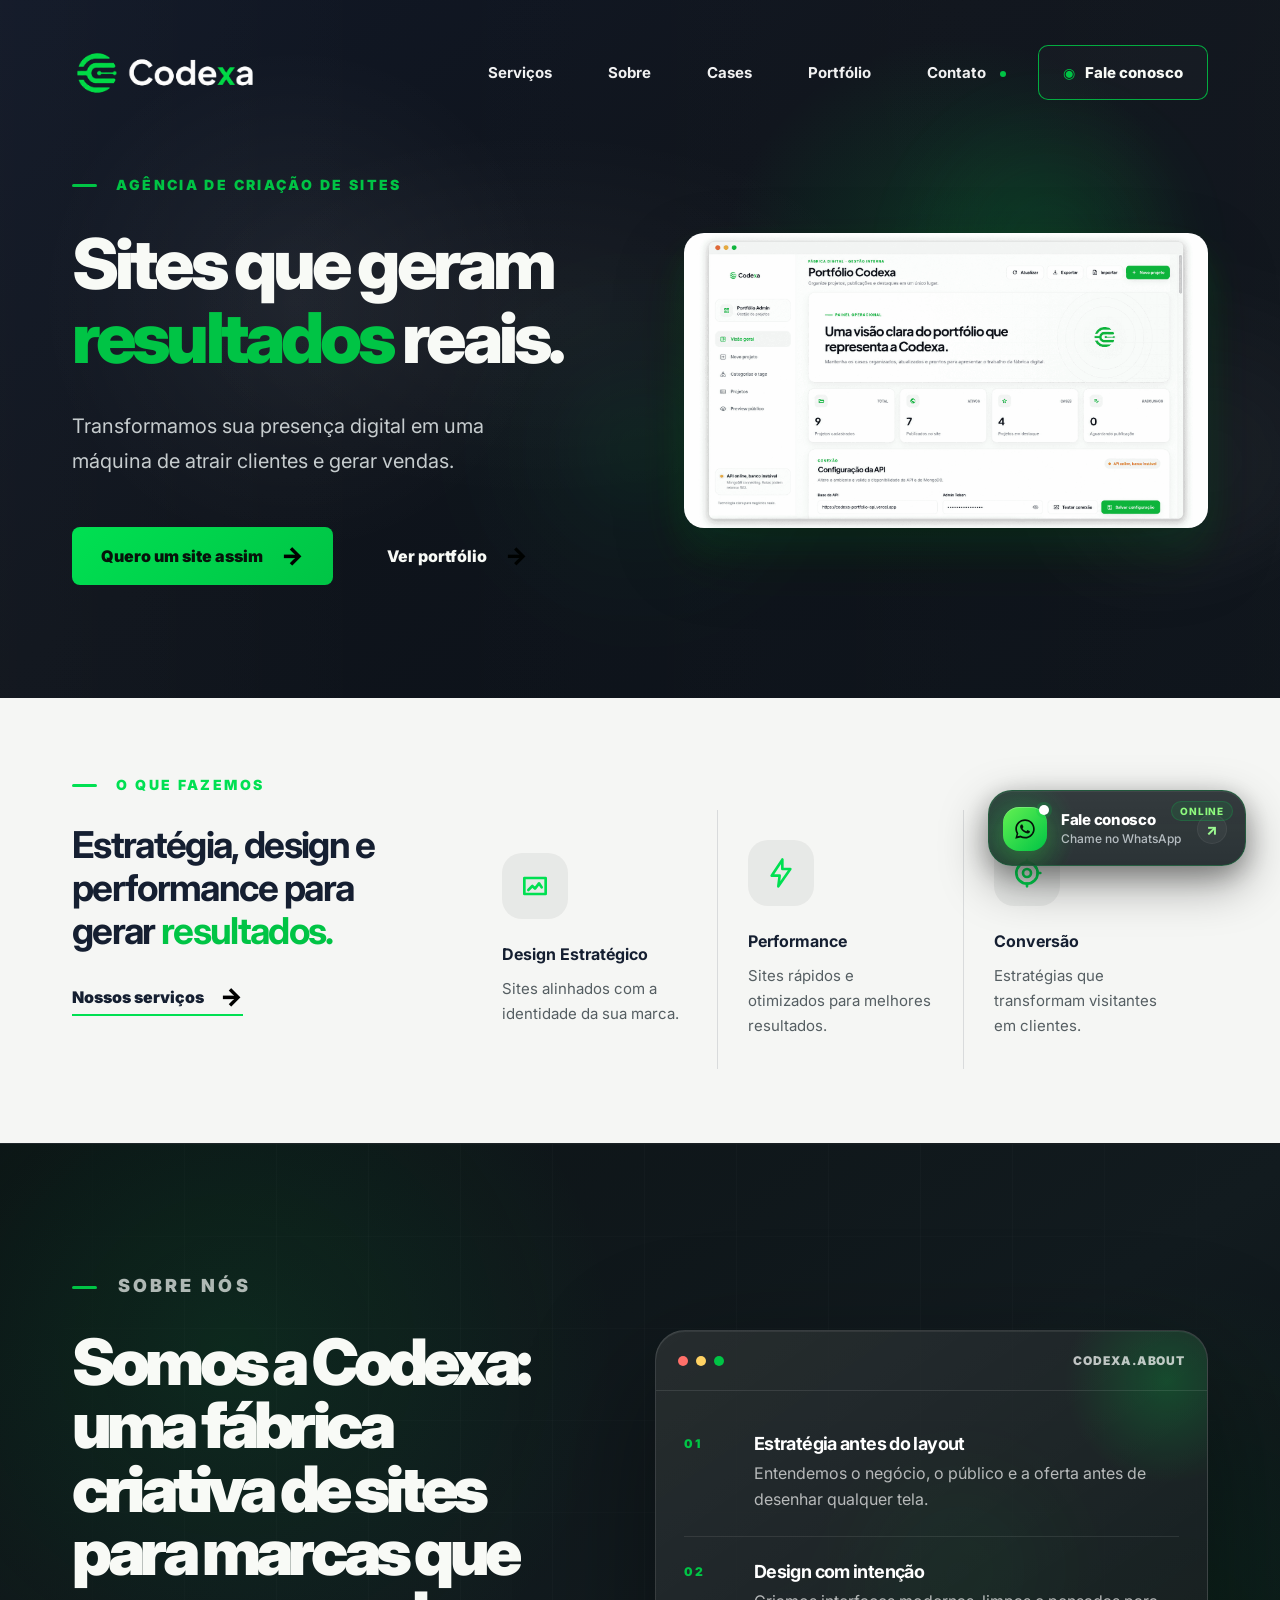
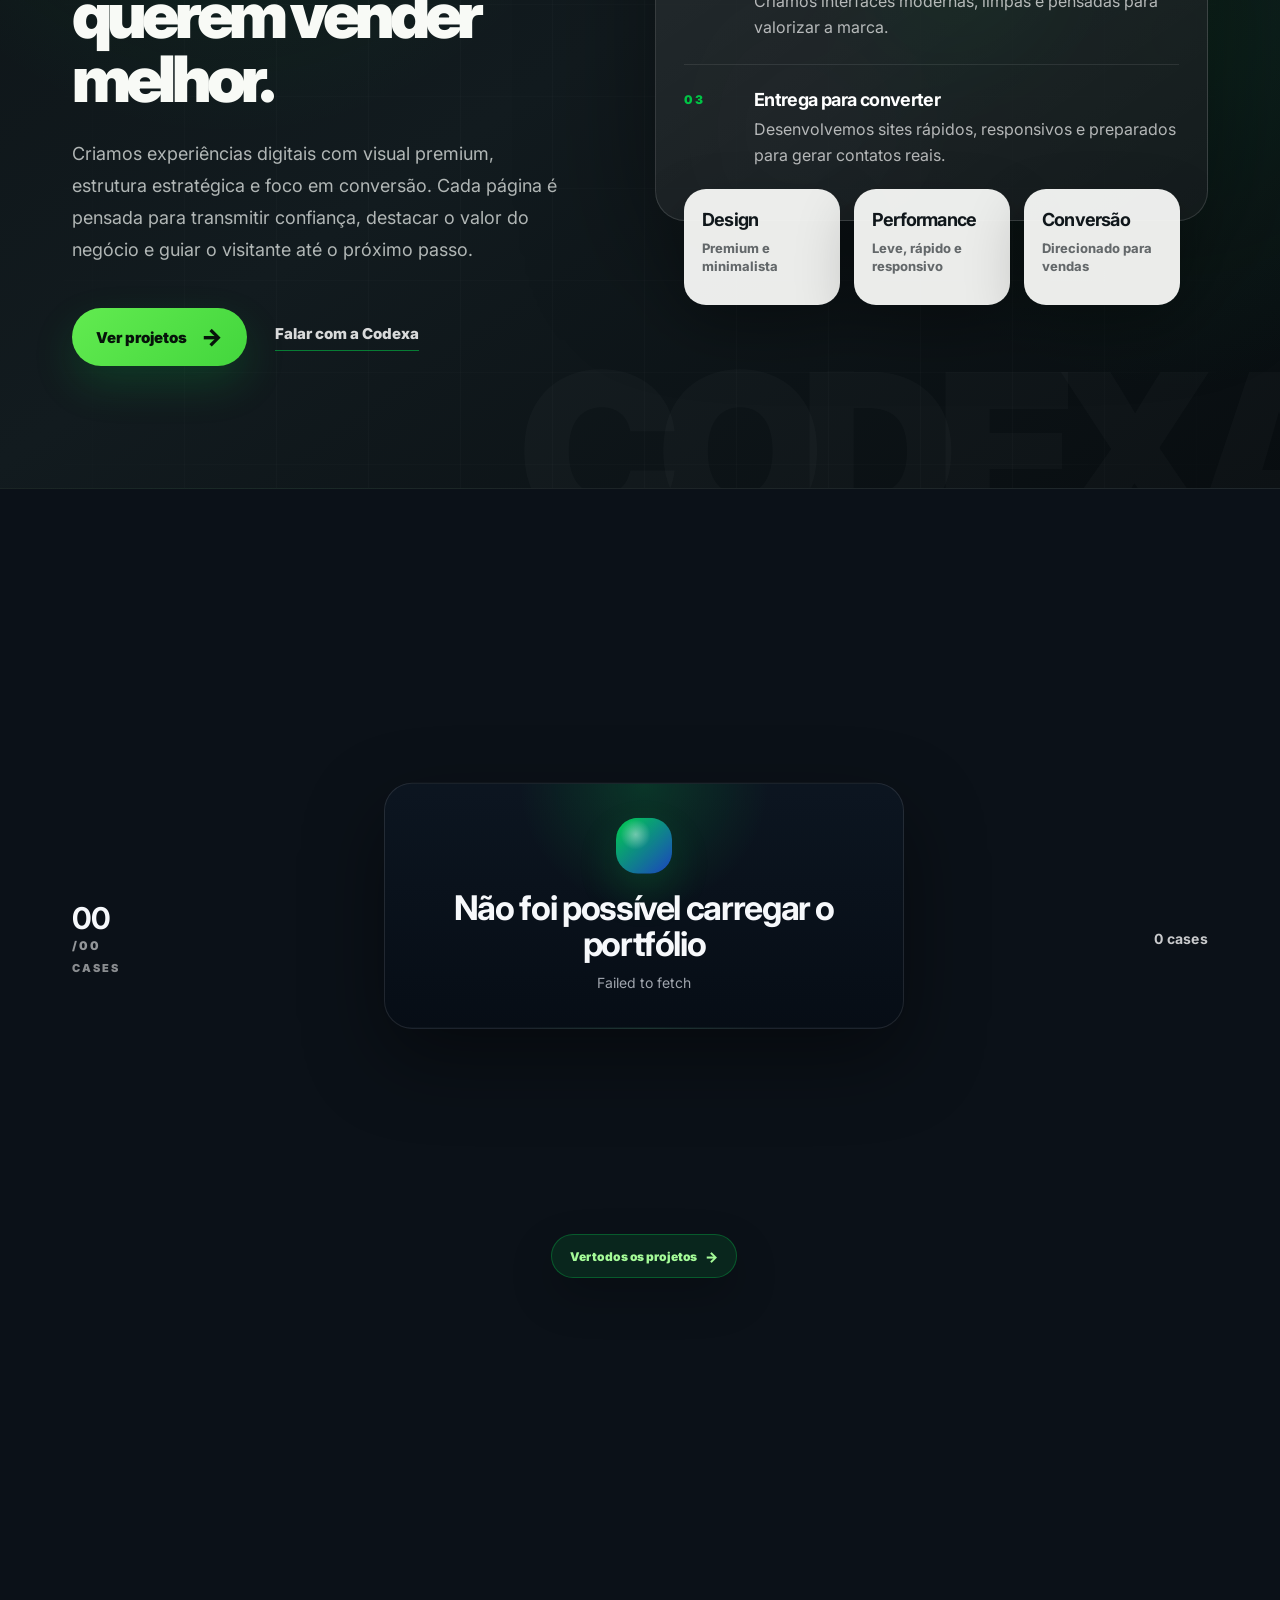
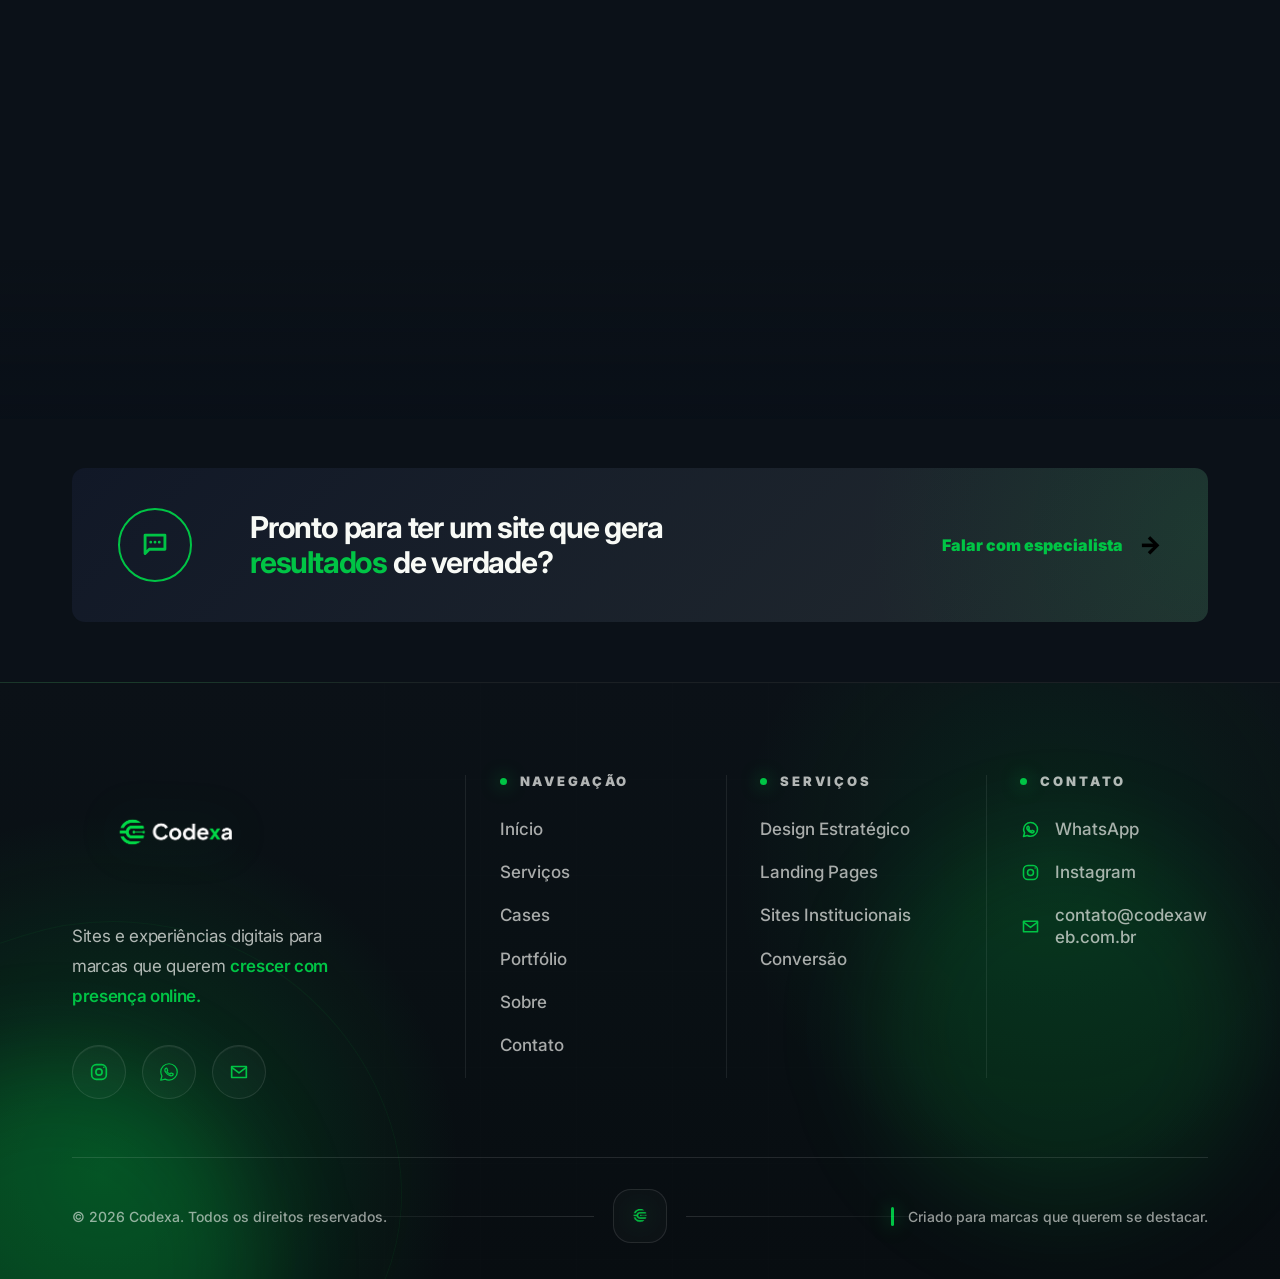
==== commit 5d4a98e1: "Ajuste de responsividade da logo" ====
--- a/index.html
+++ b/index.html
@@ -14,7 +14,7 @@
 <body>
   <header class="header">
     <a href="#inicio" class="brand-logo" aria-label="Codexa">
-      <img class="img-logo" src="assets/codexa-primary-logo-reversed.png" alt="Codexa" />
+      <img class="img-logo" src="assets/codexa-header-logo-reversed.png" alt="Codexa" />
     </a>
 
     <button class="menu-button" aria-label="Abrir menu">
--- a/style.css
+++ b/style.css
@@ -4803,3 +4803,337 @@
     height: 190px;
   }
 }
+
+/* ==============================
+   Ajuste mobile hero — texto antes da imagem
+   ============================== */
+@media (max-width: 980px) {
+  .hero {
+    padding-top: 176px;
+  }
+
+  .hero-grid {
+    grid-template-columns: 1fr;
+    align-items: center;
+  }
+
+  .hero-content {
+    order: 1;
+    position: relative;
+    z-index: 2;
+  }
+
+  .hero-symbol {
+    order: 2;
+    width: 100%;
+    margin-top: 18px;
+  }
+
+  .hero-symbol img {
+    width: min(100%, 560px);
+    margin-inline: auto;
+  }
+}
+
+@media (max-width: 620px) {
+  .hero {
+    padding-top: 164px;
+  }
+
+  .hero-grid {
+    gap: 28px;
+    padding-bottom: 62px;
+  }
+
+  .hero-symbol {
+    margin-top: 4px;
+  }
+}
+
+@media (max-width: 420px) {
+  .hero {
+    padding-top: 158px;
+  }
+}
+
+/* ==============================
+   Padronização das logos do cabeçalho
+   ============================== */
+:root {
+  --header-logo-width-desktop: 320px;
+  --header-logo-width-tablet: 260px;
+  --header-logo-width-mobile: 225px;
+}
+
+.header {
+  grid-template-columns: var(--header-logo-width-desktop) 1fr auto;
+}
+
+.header .brand-logo {
+  width: var(--header-logo-width-desktop);
+  min-width: var(--header-logo-width-desktop);
+  height: auto;
+}
+
+.header .brand-logo img,
+.header .brand-logo .img-logo,
+.projects-page .header .brand-logo img,
+.projects-page .header .brand-logo .img-logo {
+  display: block;
+  width: 100%;
+  max-width: 100%;
+  height: auto;
+  max-height: 88px;
+  object-fit: contain;
+  object-position: left center;
+  transform: none !important;
+  filter: none;
+}
+
+@media (max-width: 980px) {
+  .header {
+    grid-template-columns: 1fr auto;
+  }
+
+  .header .brand-logo {
+    width: var(--header-logo-width-tablet);
+    min-width: 0;
+  }
+
+  .header .brand-logo img,
+  .header .brand-logo .img-logo,
+  .projects-page .header .brand-logo img,
+  .projects-page .header .brand-logo .img-logo {
+    width: var(--header-logo-width-tablet);
+    max-height: 72px;
+  }
+}
+
+@media (max-width: 520px) {
+  .header .brand-logo {
+    width: var(--header-logo-width-mobile);
+  }
+
+  .header .brand-logo img,
+  .header .brand-logo .img-logo,
+  .projects-page .header .brand-logo img,
+  .projects-page .header .brand-logo .img-logo {
+    width: var(--header-logo-width-mobile);
+    height: auto;
+    max-height: 62px;
+  }
+}
+
+@media (max-width: 380px) {
+  .header .brand-logo {
+    width: 205px;
+  }
+
+  .header .brand-logo img,
+  .header .brand-logo .img-logo,
+  .projects-page .header .brand-logo img,
+  .projects-page .header .brand-logo .img-logo {
+    width: 205px;
+    max-height: 58px;
+  }
+}
+
+/* ==============================
+   Ajuste final: logo do cabeçalho maior
+   ============================== */
+:root {
+  --header-logo-width-desktop: 385px;
+  --header-logo-width-tablet: 310px;
+  --header-logo-width-mobile: 255px;
+  --header-logo-width-small: 230px;
+}
+
+.header {
+  grid-template-columns: var(--header-logo-width-desktop) 1fr auto;
+}
+
+.header .brand-logo,
+.projects-page .header .brand-logo {
+  width: var(--header-logo-width-desktop);
+  min-width: var(--header-logo-width-desktop);
+  overflow: visible;
+}
+
+.header .brand-logo img,
+.header .brand-logo .img-logo,
+.projects-page .header .brand-logo img,
+.projects-page .header .brand-logo .img-logo,
+.projects-page .img-logo {
+  display: block;
+  width: 100% !important;
+  max-width: 100%;
+  height: auto !important;
+  max-height: 90px;
+  object-fit: contain;
+  object-position: left center;
+  transform: none !important;
+  filter: none;
+}
+
+@media (max-width: 1120px) {
+  .projects-page .header {
+    grid-template-columns: var(--header-logo-width-tablet) 1fr auto;
+  }
+}
+
+@media (max-width: 980px) {
+  .header,
+  .projects-page .header {
+    grid-template-columns: 1fr auto;
+    gap: 18px;
+  }
+
+  .header .brand-logo,
+  .projects-page .header .brand-logo {
+    width: var(--header-logo-width-tablet);
+    min-width: 0;
+  }
+
+  .header .brand-logo img,
+  .header .brand-logo .img-logo,
+  .projects-page .header .brand-logo img,
+  .projects-page .header .brand-logo .img-logo,
+  .projects-page .img-logo {
+    width: var(--header-logo-width-tablet) !important;
+    max-height: 72px;
+  }
+}
+
+@media (max-width: 520px) {
+  .header,
+  .projects-page .header {
+    gap: 12px;
+    padding: 12px 12px;
+  }
+
+  .header .brand-logo,
+  .projects-page .header .brand-logo {
+    width: var(--header-logo-width-mobile);
+  }
+
+  .header .brand-logo img,
+  .header .brand-logo .img-logo,
+  .projects-page .header .brand-logo img,
+  .projects-page .header .brand-logo .img-logo,
+  .projects-page .img-logo {
+    width: var(--header-logo-width-mobile) !important;
+    max-height: 60px;
+  }
+}
+
+@media (max-width: 380px) {
+  .header .brand-logo,
+  .projects-page .header .brand-logo {
+    width: var(--header-logo-width-small);
+  }
+
+  .header .brand-logo img,
+  .header .brand-logo .img-logo,
+  .projects-page .header .brand-logo img,
+  .projects-page .header .brand-logo .img-logo,
+  .projects-page .img-logo {
+    width: var(--header-logo-width-small) !important;
+    max-height: 64px;
+  }
+}
+
+/* ==============================
+   Ajuste: reduzir logos do cabeçalho em 20%
+   ============================== */
+:root {
+  --header-logo-width-desktop: 308px;
+  --header-logo-width-tablet: 248px;
+  --header-logo-width-mobile: 204px;
+  --header-logo-width-small: 184px;
+}
+
+.header .brand-logo img,
+.header .brand-logo .img-logo,
+.projects-page .header .brand-logo img,
+.projects-page .header .brand-logo .img-logo,
+.projects-page .img-logo {
+  max-height: 72px;
+}
+
+@media (max-width: 980px) {
+  .header .brand-logo img,
+  .header .brand-logo .img-logo,
+  .projects-page .header .brand-logo img,
+  .projects-page .header .brand-logo .img-logo,
+  .projects-page .img-logo {
+    max-height: 58px;
+  }
+}
+
+@media (max-width: 520px) {
+  .header .brand-logo img,
+  .header .brand-logo .img-logo,
+  .projects-page .header .brand-logo img,
+  .projects-page .header .brand-logo .img-logo,
+  .projects-page .img-logo {
+    max-height: 48px;
+  }
+}
+
+@media (max-width: 380px) {
+  .header .brand-logo img,
+  .header .brand-logo .img-logo,
+  .projects-page .header .brand-logo img,
+  .projects-page .header .brand-logo .img-logo,
+  .projects-page .img-logo {
+    max-height: 51px;
+  }
+}
+
+/* ==============================
+   Ajuste: reduzir logos do cabeçalho em mais 30%
+   ============================== */
+:root {
+  --header-logo-width-desktop: 216px;
+  --header-logo-width-tablet: 174px;
+  --header-logo-width-mobile: 143px;
+  --header-logo-width-small: 129px;
+}
+
+.header .brand-logo img,
+.header .brand-logo .img-logo,
+.projects-page .header .brand-logo img,
+.projects-page .header .brand-logo .img-logo,
+.projects-page .img-logo {
+  max-height: 50px;
+}
+
+@media (max-width: 980px) {
+  .header .brand-logo img,
+  .header .brand-logo .img-logo,
+  .projects-page .header .brand-logo img,
+  .projects-page .header .brand-logo .img-logo,
+  .projects-page .img-logo {
+    max-height: 41px;
+  }
+}
+
+@media (max-width: 520px) {
+  .header .brand-logo img,
+  .header .brand-logo .img-logo,
+  .projects-page .header .brand-logo img,
+  .projects-page .header .brand-logo .img-logo,
+  .projects-page .img-logo {
+    max-height: 34px;
+  }
+}
+
+@media (max-width: 380px) {
+  .header .brand-logo img,
+  .header .brand-logo .img-logo,
+  .projects-page .header .brand-logo img,
+  .projects-page .header .brand-logo .img-logo,
+  .projects-page .img-logo {
+    max-height: 36px;
+  }
+}
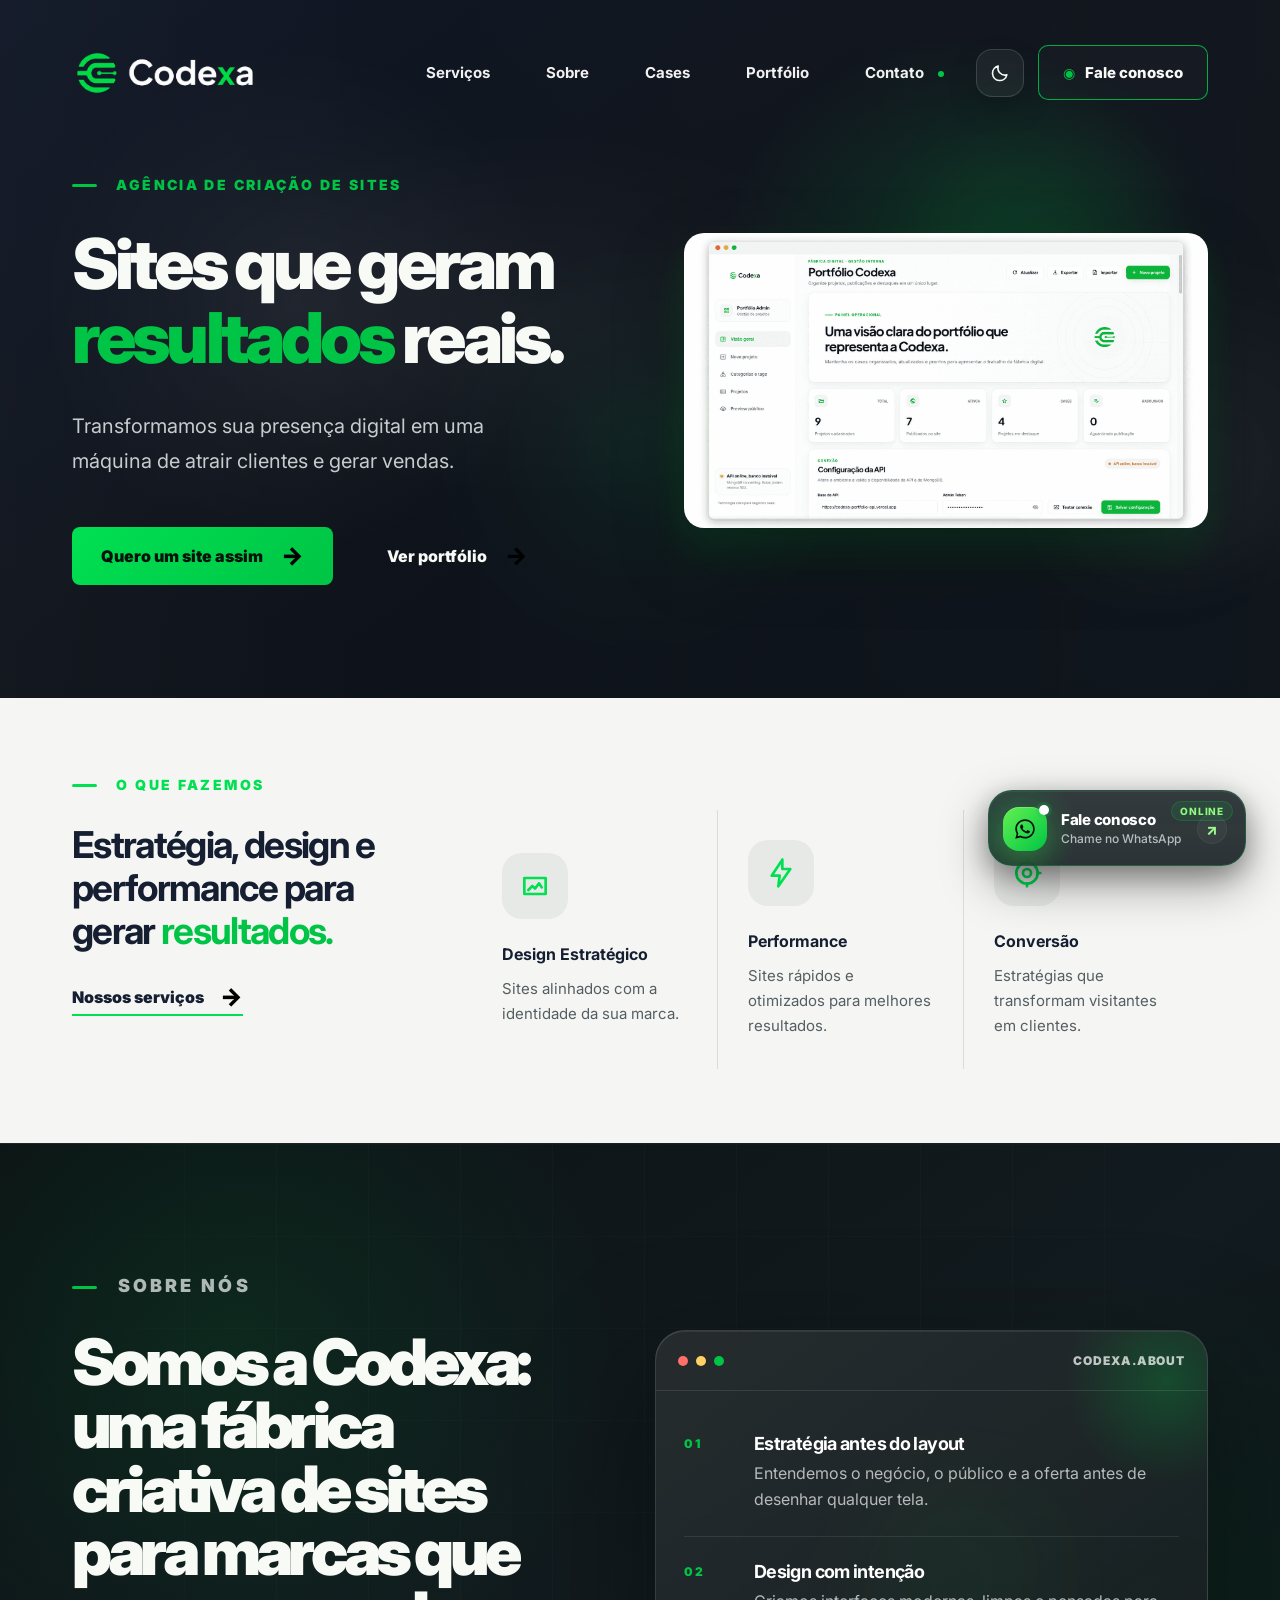
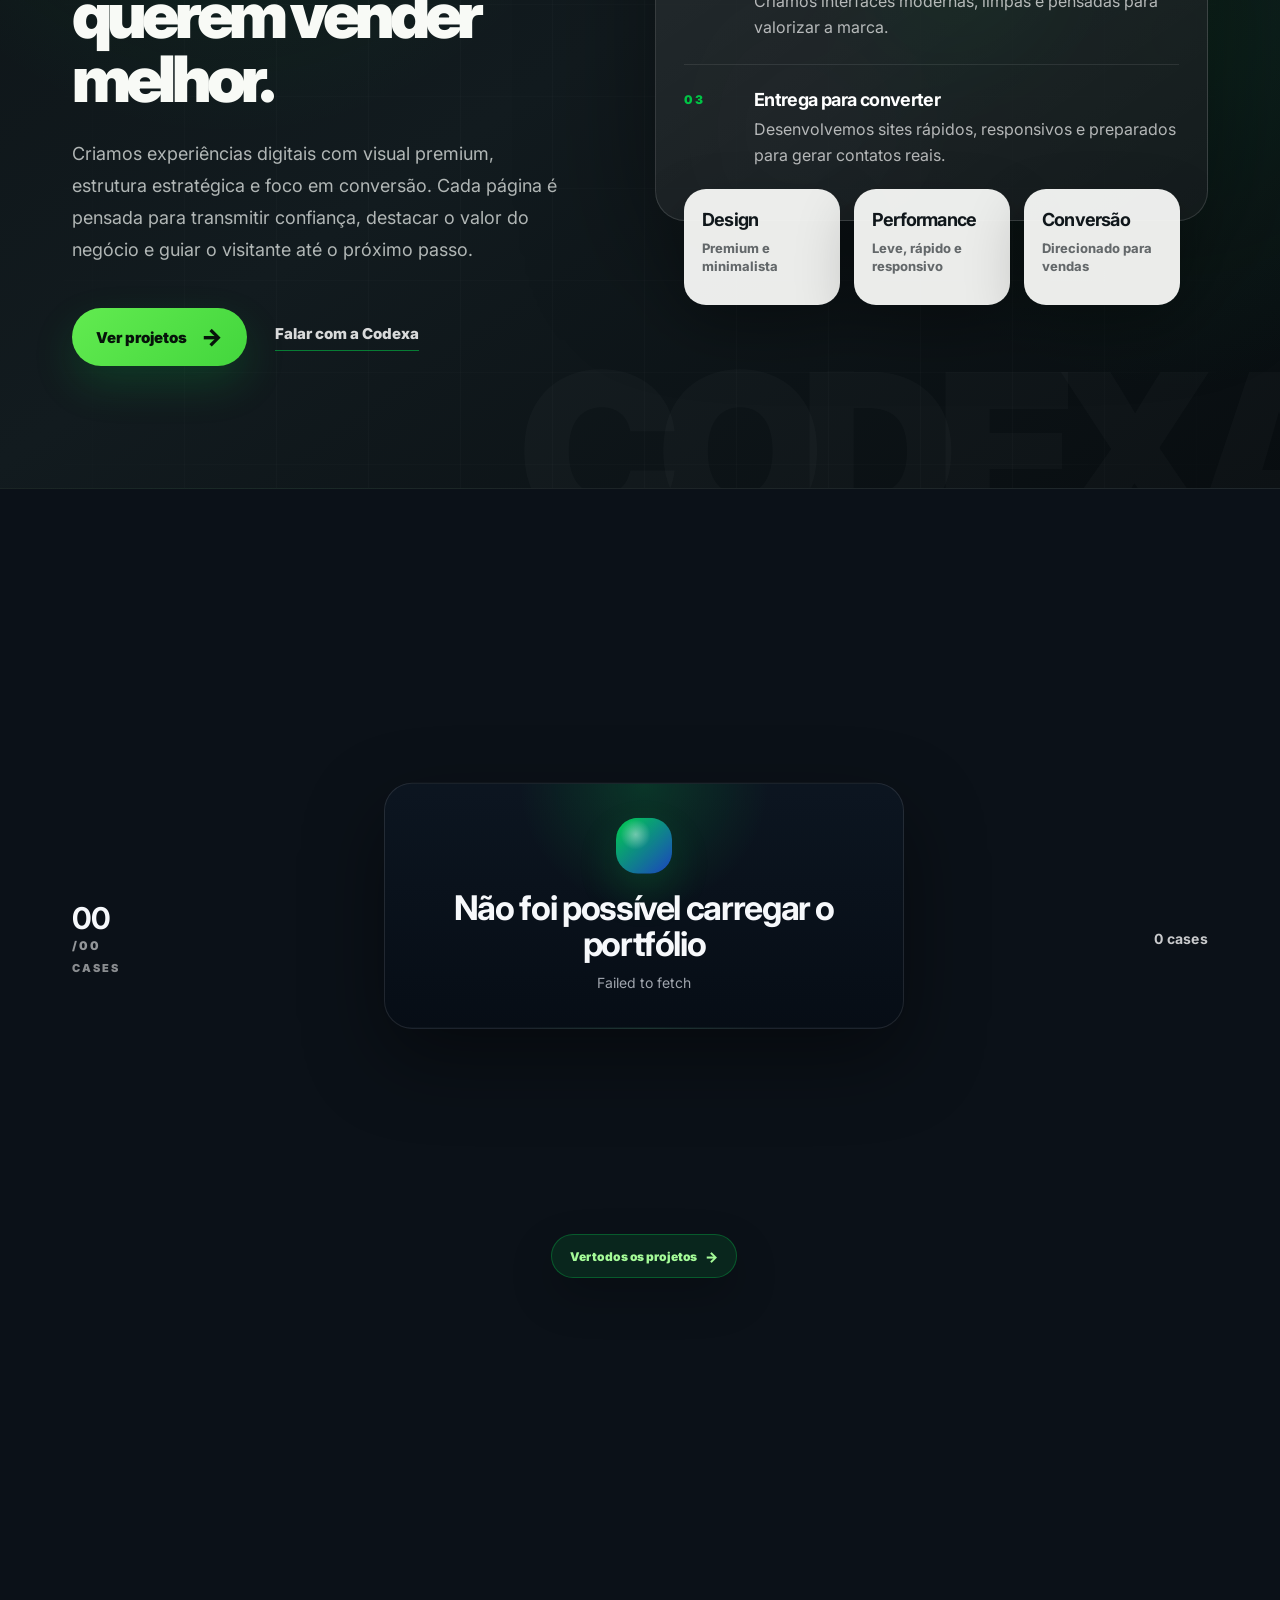
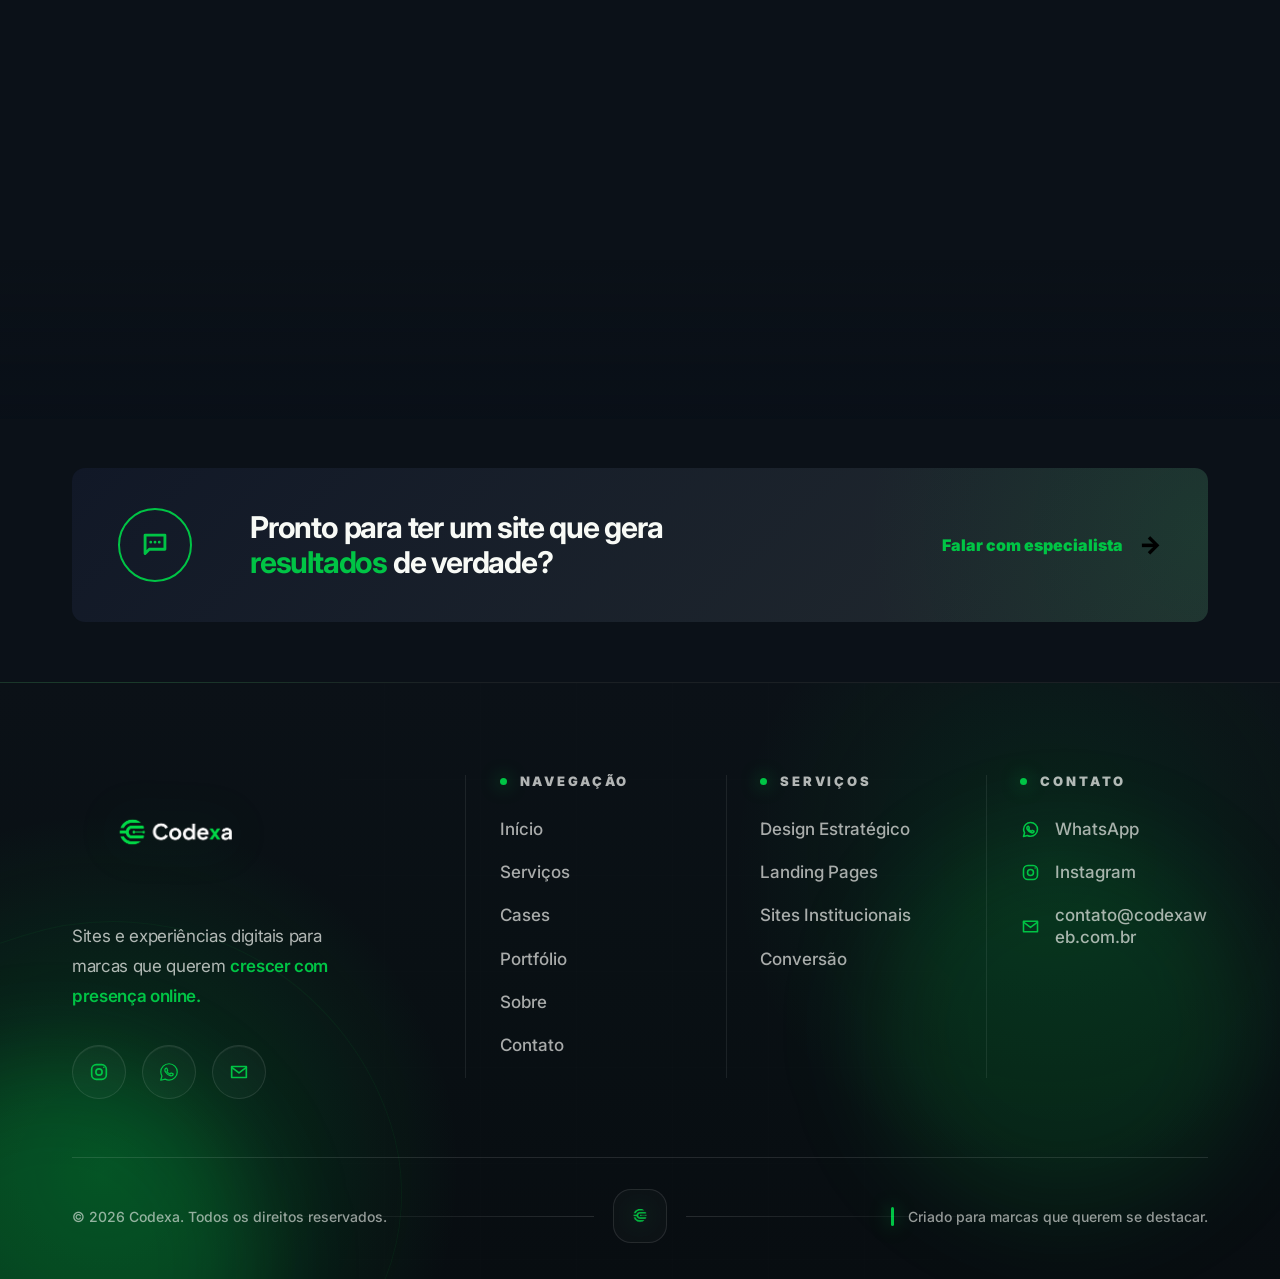
==== commit 7b7e6ca5: "Adicionando modo noturno" ====
--- a/index.html
+++ b/index.html
@@ -10,17 +10,25 @@
   <link href="https://fonts.googleapis.com/css2?family=Inter:wght@400;500;600;700;800;900&display=swap" rel="stylesheet">
   <link rel="stylesheet" href="style.css" />
   <link rel="shortcut icon" href="./assets/codexa-app-icon-favicon.png" type="image/x-icon">
+  <script>
+    (function () {
+      try {
+        var storedTheme = localStorage.getItem("codexa-theme");
+        var theme = storedTheme === "light" || storedTheme === "dark"
+          ? storedTheme
+          : "dark";
+        document.documentElement.setAttribute("data-theme", theme);
+      } catch (error) {
+        document.documentElement.setAttribute("data-theme", "dark");
+      }
+    })();
+  </script>
 </head>
-<body>
+<body data-theme="dark">
   <header class="header">
     <a href="#inicio" class="brand-logo" aria-label="Codexa">
-      <img class="img-logo" src="assets/codexa-header-logo-reversed.png" alt="Codexa" />
+      <img class="img-logo" src="assets/codexa-header-logo-reversed.png" data-logo-dark="assets/codexa-header-logo-reversed.png" data-logo-light="assets/codexa-header-logo.png" alt="Codexa" />
     </a>
-
-    <button class="menu-button" aria-label="Abrir menu">
-      <span></span>
-      <span></span>
-    </button>
 
     <nav class="nav">
       <a href="#servicos">Serviços</a>
@@ -30,10 +38,31 @@
       <a href="#contato">Contato <i></i></a>
     </nav>
 
-    <a class="top-cta" href="https://wa.me/5548988512030" target="_blank" rel="noopener">
-      <span class="wa-icon">◉</span>
-      Fale conosco
-    </a>
+    <div class="header-actions">
+      <button class="theme-toggle" type="button" aria-label="Ativar tema claro" aria-pressed="false" title="Alternar tema">
+        <span class="theme-toggle__icon theme-toggle__icon--sun" aria-hidden="true">
+          <svg viewBox="0 0 24 24" focusable="false">
+            <circle cx="12" cy="12" r="4.2"></circle>
+            <path d="M12 2.2v2.1M12 19.7v2.1M4.84 4.84l1.5 1.5M17.66 17.66l1.5 1.5M2.2 12h2.1M19.7 12h2.1M4.84 19.16l1.5-1.5M17.66 6.34l1.5-1.5"></path>
+          </svg>
+        </span>
+        <span class="theme-toggle__icon theme-toggle__icon--moon" aria-hidden="true">
+          <svg viewBox="0 0 24 24" focusable="false">
+            <path d="M20.2 14.2A8.5 8.5 0 0 1 9.8 3.8a8.7 8.7 0 1 0 10.4 10.4Z"></path>
+          </svg>
+        </span>
+      </button>
+
+      <a class="top-cta" href="https://wa.me/5548988512030" target="_blank" rel="noopener">
+        <span class="wa-icon">◉</span>
+        Fale conosco
+      </a>
+
+      <button class="menu-button" aria-label="Abrir menu">
+        <span></span>
+        <span></span>
+      </button>
+    </div>
   </header>
 
   <main>
@@ -216,7 +245,7 @@
       <div class="footer-premium__main">
         <div class="footer-premium__brand">
           <a href="#inicio" class="footer-premium__logo" aria-label="Voltar para o início">
-            <img src="assets/codexa-primary-logo-reversed.png" alt="Codexa" />
+            <img src="assets/codexa-primary-logo-reversed.png" data-logo-dark="assets/codexa-primary-logo-reversed.png" data-logo-light="assets/codexa-primary-logo.png" alt="Codexa" />
           </a>
 
           <p>Sites e experiências digitais para marcas que querem <strong>crescer com presença online.</strong></p>
--- a/style.css
+++ b/style.css
@@ -5137,3 +5137,504 @@
     max-height: 36px;
   }
 }
+
+
+/* ==============================
+   Tema claro / escuro da Codexa
+   ============================== */
+html[data-theme="dark"] {
+  color-scheme: dark;
+}
+
+html[data-theme="light"] {
+  color-scheme: light;
+}
+
+.header-actions {
+  justify-self: end;
+  display: inline-flex;
+  align-items: center;
+  gap: 14px;
+}
+
+.theme-toggle {
+  position: relative;
+  display: inline-grid;
+  place-items: center;
+  width: 48px;
+  height: 48px;
+  border-radius: 16px;
+  border: 1px solid rgba(255, 255, 255, .14);
+  background: rgba(255, 255, 255, .05);
+  color: var(--text);
+  box-shadow: 0 14px 30px rgba(0, 0, 0, .16);
+  backdrop-filter: blur(14px);
+  -webkit-backdrop-filter: blur(14px);
+  cursor: pointer;
+  transition: transform .24s ease, border-color .24s ease, background-color .24s ease, box-shadow .24s ease, color .24s ease;
+}
+
+.theme-toggle:hover,
+.theme-toggle:focus-visible {
+  transform: translateY(-1px);
+  border-color: rgba(0, 196, 69, .35);
+  background: rgba(0, 196, 69, .10);
+  outline: none;
+}
+
+.theme-toggle__icon {
+  position: absolute;
+  inset: 0;
+  display: grid;
+  place-items: center;
+  transition: opacity .24s ease, transform .24s ease;
+}
+
+.theme-toggle__icon svg {
+  width: 20px;
+  height: 20px;
+  fill: none;
+  stroke: currentColor;
+  stroke-width: 2;
+  stroke-linecap: round;
+  stroke-linejoin: round;
+}
+
+.theme-toggle__icon--sun {
+  opacity: 0;
+  transform: scale(.7) rotate(-18deg);
+}
+
+.theme-toggle__icon--moon {
+  opacity: 1;
+  transform: scale(1) rotate(0deg);
+}
+
+html[data-theme="light"] .theme-toggle {
+  border-color: rgba(21, 31, 49, .10);
+  background: rgba(255, 255, 255, .82);
+  color: var(--light-text);
+  box-shadow: 0 16px 34px rgba(21, 31, 49, .08);
+}
+
+html[data-theme="light"] .theme-toggle__icon--sun {
+  opacity: 1;
+  transform: scale(1) rotate(0deg);
+}
+
+html[data-theme="light"] .theme-toggle__icon--moon {
+  opacity: 0;
+  transform: scale(.72) rotate(18deg);
+}
+
+@media (max-width: 980px) {
+  .header-actions {
+    gap: 10px;
+  }
+
+  .theme-toggle {
+    width: 42px;
+    height: 42px;
+    border-radius: 12px;
+  }
+
+  .top-cta {
+    display: none;
+  }
+}
+
+html[data-theme="light"] body {
+  background: #f5f8f4;
+  color: #182233;
+}
+
+html[data-theme="light"] .header {
+  padding: 18px 22px;
+  border-radius: 26px;
+  border: 1px solid rgba(21, 31, 49, .08);
+  background: rgba(255, 255, 255, .72);
+  box-shadow: 0 22px 60px rgba(21, 31, 49, .08);
+  backdrop-filter: blur(16px);
+  -webkit-backdrop-filter: blur(16px);
+}
+
+html[data-theme="light"] .nav a,
+html[data-theme="light"] .projects-hero__link,
+html[data-theme="light"] .projects-card__link,
+html[data-theme="light"] .final-cta a {
+  color: var(--light-text);
+}
+
+html[data-theme="light"] .nav a:hover,
+html[data-theme="light"] .nav a.active,
+html[data-theme="light"] .nav a[aria-current="page"] {
+  color: var(--green);
+}
+
+html[data-theme="light"] .menu-button,
+html[data-theme="light"] .projects-page .menu-button {
+  border-color: rgba(21, 31, 49, .08);
+  background: rgba(255, 255, 255, .9);
+}
+
+html[data-theme="light"] .menu-button span {
+  background: var(--light-text);
+}
+
+html[data-theme="light"] .top-cta {
+  border-color: rgba(0, 196, 69, .18);
+  background: rgba(0, 196, 69, .1);
+  color: var(--light-text);
+  box-shadow: 0 16px 38px rgba(0, 196, 69, .12);
+}
+
+html[data-theme="light"] .hero {
+  background:
+    radial-gradient(circle at 18% 12%, rgba(0, 196, 69, .12), transparent 24rem),
+    radial-gradient(circle at 84% 16%, rgba(0, 196, 69, .08), transparent 18rem),
+    linear-gradient(180deg, #ffffff 0%, #f1f6f1 100%);
+}
+
+html[data-theme="light"] .hero::before,
+html[data-theme="light"] .about-section-v2::before,
+html[data-theme="light"] .projects-hero::before {
+  opacity: .45;
+}
+
+html[data-theme="light"] .hero h1,
+html[data-theme="light"] .hero h1 strong,
+html[data-theme="light"] .subtitle,
+html[data-theme="light"] .section-copy h2,
+html[data-theme="light"] .about-v2-copy h2,
+html[data-theme="light"] .about-v2-copy p,
+html[data-theme="light"] .final-cta h2,
+html[data-theme="light"] .final-cta strong {
+  color: var(--light-text);
+}
+
+html[data-theme="light"] .subtitle,
+html[data-theme="light"] .service p,
+html[data-theme="light"] .about-v2-copy p,
+html[data-theme="light"] .footer-premium__brand p,
+html[data-theme="light"] .footer-premium__bottom p {
+  color: var(--light-muted);
+}
+
+html[data-theme="light"] .hero-symbol img {
+  filter: drop-shadow(0 28px 52px rgba(21, 31, 49, .10));
+}
+
+html[data-theme="light"] .about-section-v2 {
+  background:
+    radial-gradient(circle at 80% 10%, rgba(0, 196, 69, .10), transparent 28rem),
+    linear-gradient(180deg, #f6faf6 0%, #eef4ef 100%);
+  color: var(--light-text);
+}
+
+html[data-theme="light"] .about-v2-window,
+html[data-theme="light"] .about-v2-stats article,
+html[data-theme="light"] .projects-final-cta__inner,
+html[data-theme="light"] .final-cta {
+  border-color: rgba(21, 31, 49, .08);
+  background: rgba(255, 255, 255, .82);
+  box-shadow: 0 24px 62px rgba(21, 31, 49, .08);
+}
+
+html[data-theme="light"] .about-v2-window-bar,
+html[data-theme="light"] .about-v2-code-list p,
+html[data-theme="light"] .about-v2-code-list strong,
+html[data-theme="light"] .about-v2-stats strong,
+html[data-theme="light"] .about-v2-stats span,
+html[data-theme="light"] .projects-final-cta__inner h2,
+html[data-theme="light"] .projects-final-cta__inner p {
+  color: var(--light-text);
+}
+
+html[data-theme="light"] .about-v2-code-list p,
+html[data-theme="light"] .about-v2-stats span,
+html[data-theme="light"] .projects-final-cta__inner p {
+  color: var(--light-muted);
+}
+
+html[data-theme="light"] .portfolio-cases {
+  background:
+    radial-gradient(circle at 20% 20%, rgba(0, 196, 69, .10), transparent 25rem),
+    linear-gradient(180deg, #f7fbf7 0%, #eef4ef 100%);
+  color: var(--light-text);
+}
+
+html[data-theme="light"] .portfolio-cases::after {
+  background: linear-gradient(to bottom, transparent, rgba(238, 244, 239, .92));
+}
+
+html[data-theme="light"] .portfolio-side,
+html[data-theme="light"] .portfolio-total,
+html[data-theme="light"] .portfolio-count span,
+html[data-theme="light"] .portfolio-count small,
+html[data-theme="light"] .mobile-project-copy p,
+html[data-theme="light"] .portfolio-state p {
+  color: rgba(21, 31, 49, .6);
+}
+
+html[data-theme="light"] .portfolio-count strong,
+html[data-theme="light"] .portfolio-state strong,
+html[data-theme="light"] .mobile-project-copy strong {
+  color: var(--light-text);
+}
+
+html[data-theme="light"] .project-window,
+html[data-theme="light"] .portfolio-state {
+  border-color: rgba(21, 31, 49, .08);
+  background: rgba(255, 255, 255, .9);
+  box-shadow: 0 28px 70px rgba(21, 31, 49, .08);
+}
+
+html[data-theme="light"] .window-bar,
+html[data-theme="light"] .mobile-project-info {
+  background: rgba(247, 250, 247, .96);
+  color: var(--light-text);
+}
+
+html[data-theme="light"] .window-bar {
+  border-bottom: 1px solid rgba(21, 31, 49, .08);
+}
+
+html[data-theme="light"] .window-dots span:nth-child(1) { background: #ff5f57; }
+html[data-theme="light"] .window-dots span:nth-child(2) { background: #febc2e; }
+html[data-theme="light"] .window-dots span:nth-child(3) { background: #28c840; }
+
+html[data-theme="light"] .window-bar a,
+html[data-theme="light"] .mobile-project-info a,
+html[data-theme="light"] .portfolio-all-link {
+  color: var(--green);
+}
+
+html[data-theme="light"] .portfolio-all-link {
+  border-color: rgba(0, 196, 69, .2);
+  background: rgba(0, 196, 69, .09);
+  box-shadow: 0 18px 44px rgba(21, 31, 49, .08);
+}
+
+html[data-theme="light"] .footer.footer-premium {
+  background:
+    radial-gradient(circle at 18% 18%, rgba(0, 196, 69, .10), transparent 22rem),
+    linear-gradient(180deg, #ffffff 0%, #eef3ef 100%);
+}
+
+html[data-theme="light"] .footer.footer-premium::before,
+html[data-theme="light"] .footer.footer-premium::after,
+html[data-theme="light"] .footer-premium__glow {
+  opacity: .35;
+}
+
+html[data-theme="light"] .footer-premium__group h4,
+html[data-theme="light"] .footer-premium__group a,
+html[data-theme="light"] .footer-premium__brand p strong,
+html[data-theme="light"] .footer-premium__bottom p span,
+html[data-theme="light"] .footer-premium__cta h3,
+html[data-theme="light"] .footer-premium__cta p,
+html[data-theme="light"] .footer-premium__bottom p,
+html[data-theme="light"] .footer-premium__socials a,
+html[data-theme="light"] .footer-premium__group svg,
+html[data-theme="light"] .footer-premium__socials svg {
+  color: var(--light-text);
+  stroke: currentColor;
+}
+
+html[data-theme="light"] .footer-premium__group a,
+html[data-theme="light"] .footer-premium__brand p,
+html[data-theme="light"] .footer-premium__bottom p,
+html[data-theme="light"] .footer-premium__cta p {
+  color: var(--light-muted);
+}
+
+html[data-theme="light"] .footer-premium__socials a,
+html[data-theme="light"] .footer-premium__mark,
+html[data-theme="light"] .footer-premium__cta {
+  border-color: rgba(21, 31, 49, .08);
+  background: rgba(255, 255, 255, .78);
+  box-shadow: 0 18px 50px rgba(21, 31, 49, .07);
+}
+
+html[data-theme="light"] .footer-premium__cta a {
+  color: var(--light-text);
+}
+
+html[data-theme="light"] .whatsapp-float {
+  border-color: rgba(21, 31, 49, .08);
+  background: rgba(255, 255, 255, .88);
+  box-shadow: 0 24px 54px rgba(21, 31, 49, .14);
+}
+
+html[data-theme="light"] .whatsapp-float__content strong,
+html[data-theme="light"] .whatsapp-float__arrow {
+  color: var(--light-text);
+}
+
+html[data-theme="light"] .whatsapp-float__content small {
+  color: var(--light-muted);
+}
+
+/* Tema escuro para a página de projetos */
+html[data-theme="dark"] body.projects-page {
+  background: #0b1118;
+  color: var(--text);
+}
+
+html[data-theme="dark"] .projects-page .header {
+  padding: 18px 22px;
+  border-radius: 26px;
+  border: 1px solid rgba(255, 255, 255, .08);
+  background: rgba(11, 17, 24, .72);
+  box-shadow: 0 24px 60px rgba(0, 0, 0, .22);
+  backdrop-filter: blur(16px);
+  -webkit-backdrop-filter: blur(16px);
+}
+
+html[data-theme="dark"] .projects-page .nav a,
+html[data-theme="dark"] .projects-page .projects-hero__link,
+html[data-theme="dark"] .projects-page .projects-card__link,
+html[data-theme="dark"] .projects-page .projects-final-cta__inner a,
+html[data-theme="dark"] .projects-page .projects-filter__clear {
+  color: var(--text);
+}
+
+html[data-theme="dark"] .projects-page .menu-button {
+  border-color: rgba(255, 255, 255, .10);
+  background: rgba(255, 255, 255, .04);
+}
+
+html[data-theme="dark"] .projects-page .menu-button span {
+  background: var(--text);
+}
+
+html[data-theme="dark"] .projects-page .top-cta {
+  background: rgba(0, 196, 69, .12);
+  color: var(--text);
+  border-color: rgba(0, 196, 69, .22);
+}
+
+html[data-theme="dark"] .projects-hero {
+  background:
+    radial-gradient(circle at 84% 14%, rgba(0, 196, 69, .12), transparent 22rem),
+    linear-gradient(180deg, #0f1623 0%, #0b1118 100%);
+}
+
+html[data-theme="dark"] .projects-hero::before {
+  background-image:
+    linear-gradient(rgba(255, 255, 255, .04) 1px, transparent 1px),
+    linear-gradient(90deg, rgba(255, 255, 255, .04) 1px, transparent 1px);
+}
+
+html[data-theme="dark"] .projects-hero__copy h1,
+html[data-theme="dark"] .projects-hero__copy > p:not(.label),
+html[data-theme="dark"] .projects-hero__metric strong,
+html[data-theme="dark"] .projects-section-heading h2,
+html[data-theme="dark"] .projects-card__content h3,
+html[data-theme="dark"] .projects-state strong,
+html[data-theme="dark"] .projects-final-cta__inner h2 {
+  color: var(--text);
+}
+
+html[data-theme="dark"] .projects-hero__copy > p:not(.label),
+html[data-theme="dark"] .projects-hero__metric small,
+html[data-theme="dark"] .projects-filter__intro small,
+html[data-theme="dark"] .projects-card__content p,
+html[data-theme="dark"] .projects-state,
+html[data-theme="dark"] .projects-state p,
+html[data-theme="dark"] .projects-final-cta__inner p {
+  color: var(--muted);
+}
+
+html[data-theme="dark"] .projects-hero__panel,
+html[data-theme="dark"] .projects-hero__metric,
+html[data-theme="dark"] .projects-filter,
+html[data-theme="dark"] .projects-card,
+html[data-theme="dark"] .projects-state,
+html[data-theme="dark"] .projects-final-cta__inner {
+  border-color: rgba(255, 255, 255, .10);
+  background: rgba(15, 20, 28, .88);
+  box-shadow: 0 26px 70px rgba(0, 0, 0, .26);
+}
+
+html[data-theme="dark"] .projects-list-section,
+html[data-theme="dark"] .projects-final-cta {
+  background: #0b1118;
+}
+
+html[data-theme="dark"] .projects-filter__intro {
+  border-right-color: rgba(255, 255, 255, .10);
+}
+
+html[data-theme="dark"] .projects-filter__field > span {
+  color: rgba(255, 255, 255, .56);
+}
+
+html[data-theme="dark"] .projects-filter__intro strong,
+html[data-theme="dark"] .projects-multiselect__option,
+html[data-theme="dark"] .projects-multiselect__value,
+html[data-theme="dark"] .projects-multiselect__chevron,
+html[data-theme="dark"] .projects-filter__clear,
+html[data-theme="dark"] .projects-card__niche {
+  color: var(--text);
+}
+
+html[data-theme="dark"] .projects-multiselect__button,
+html[data-theme="dark"] .projects-filter__clear,
+html[data-theme="dark"] .projects-multiselect__checkbox {
+  border-color: rgba(255, 255, 255, .10);
+  background: rgba(255, 255, 255, .04);
+  color: var(--text);
+  box-shadow: none;
+}
+
+html[data-theme="dark"] .projects-multiselect.is-open .projects-multiselect__button,
+html[data-theme="dark"] .projects-multiselect.is-active .projects-multiselect__button,
+html[data-theme="dark"] .projects-multiselect__button:hover,
+html[data-theme="dark"] .projects-filter__clear:hover:not(:disabled) {
+  background: rgba(0, 196, 69, .10);
+  border-color: rgba(0, 196, 69, .28);
+}
+
+html[data-theme="dark"] .projects-multiselect__dropdown {
+  border-color: rgba(255, 255, 255, .10);
+  background: rgba(10, 15, 24, .98);
+  box-shadow: 0 24px 60px rgba(0, 0, 0, .42);
+}
+
+html[data-theme="dark"] .projects-multiselect__option:hover {
+  background: rgba(0, 196, 69, .10);
+}
+
+html[data-theme="dark"] .projects-card__media {
+  background: #121925;
+}
+
+html[data-theme="dark"] .projects-card__category {
+  background: rgba(0, 196, 69, .14);
+}
+
+html[data-theme="dark"] .projects-card__niche {
+  border-color: rgba(255, 255, 255, .10);
+  background: rgba(255, 255, 255, .04);
+}
+
+html[data-theme="dark"] .projects-page .nav.open {
+  background:
+    radial-gradient(circle at 50% 0%, rgba(0, 196, 69, .14), transparent 45%),
+    rgba(10, 15, 24, .98);
+}
+
+@media (max-width: 980px) {
+  html[data-theme="light"] .header {
+    width: calc(100% - 28px);
+    top: 14px;
+    padding: 12px 14px;
+  }
+
+  html[data-theme="dark"] .projects-page .header {
+    width: calc(100% - 28px);
+    top: 14px;
+    padding: 12px 14px;
+  }
+}
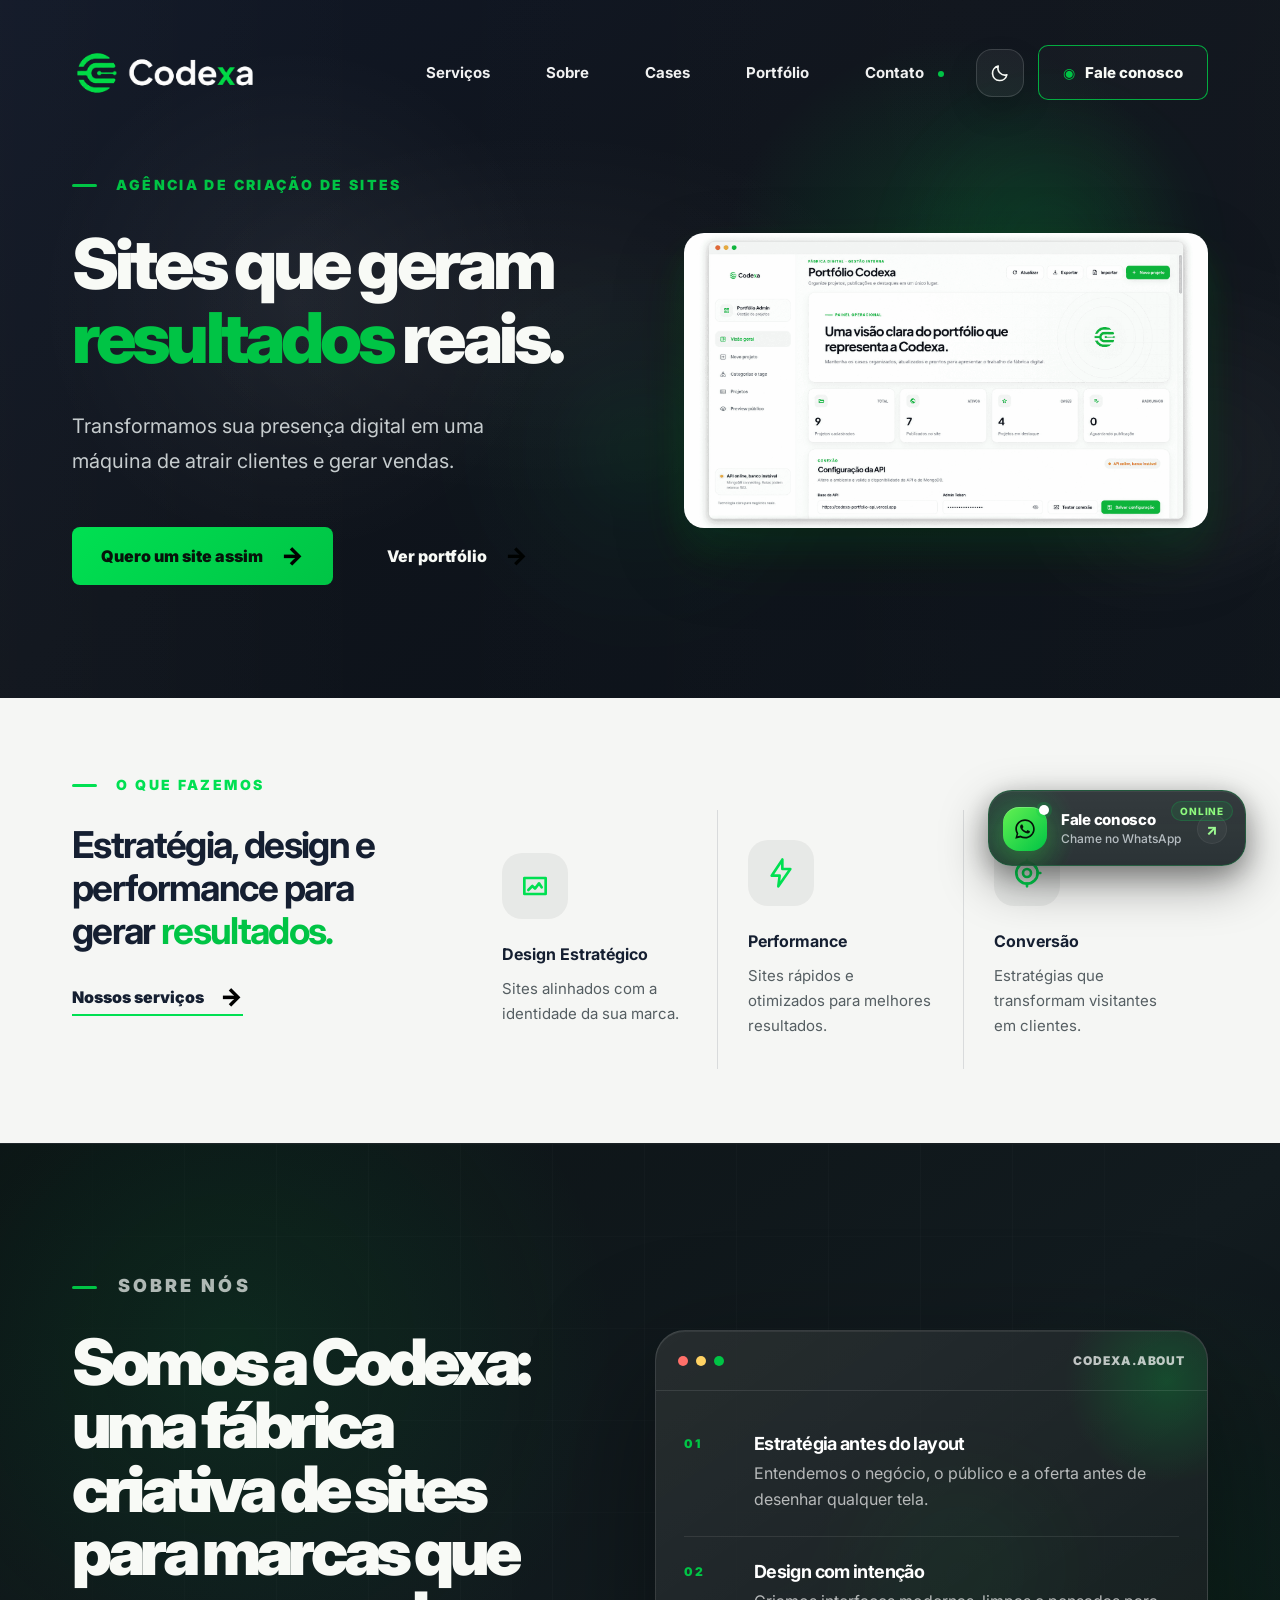
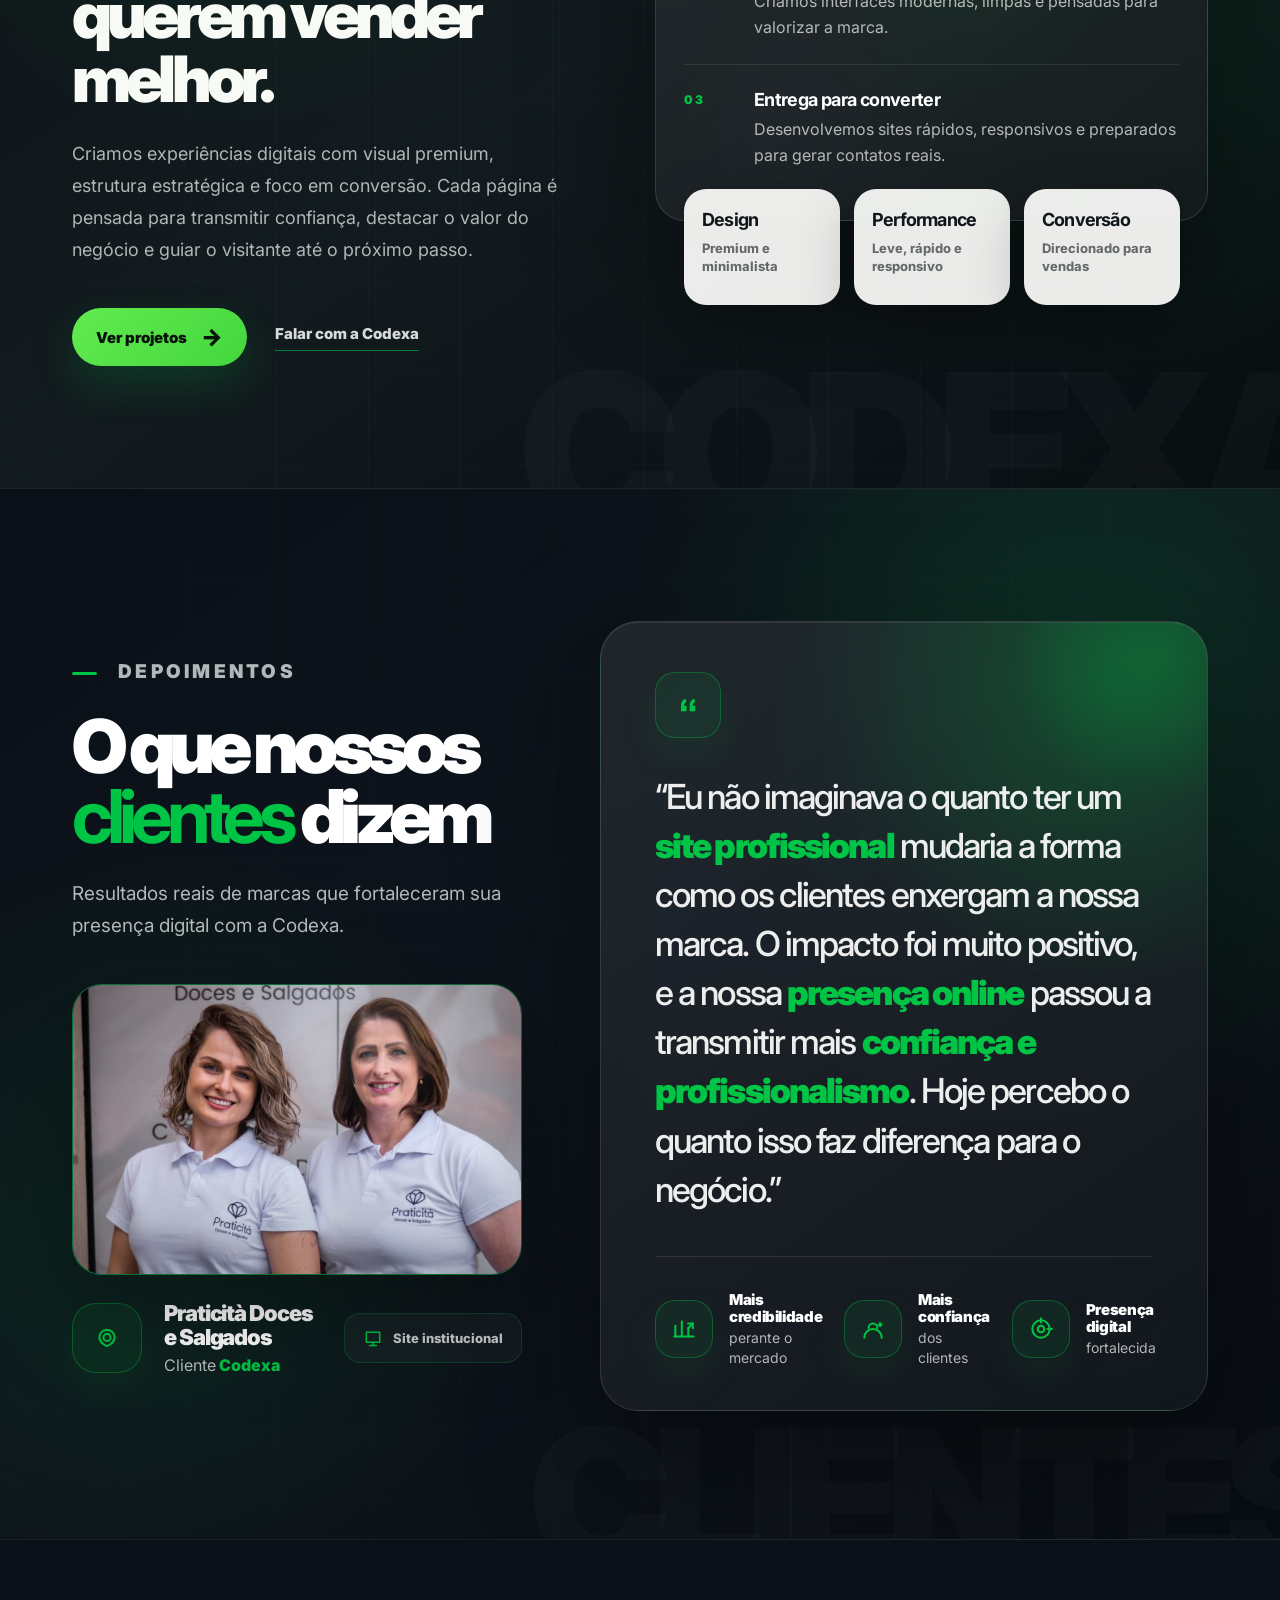
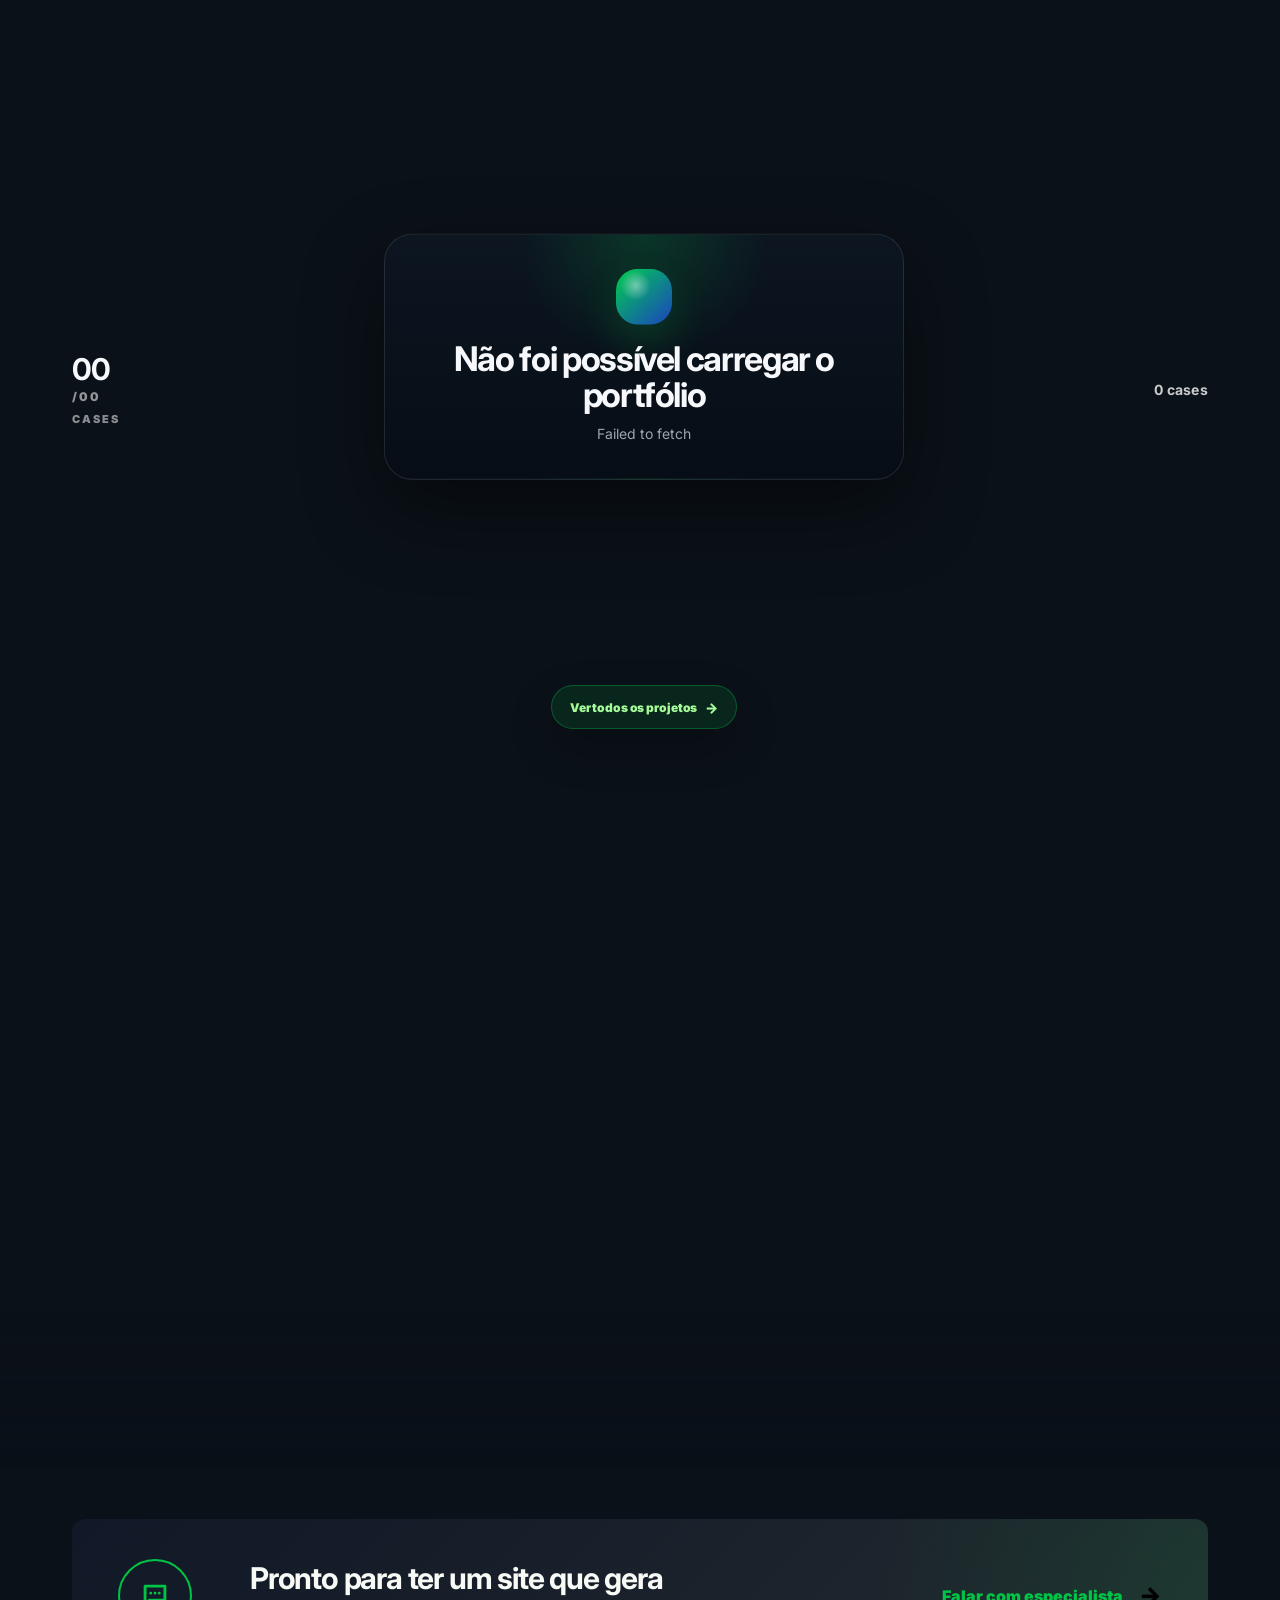
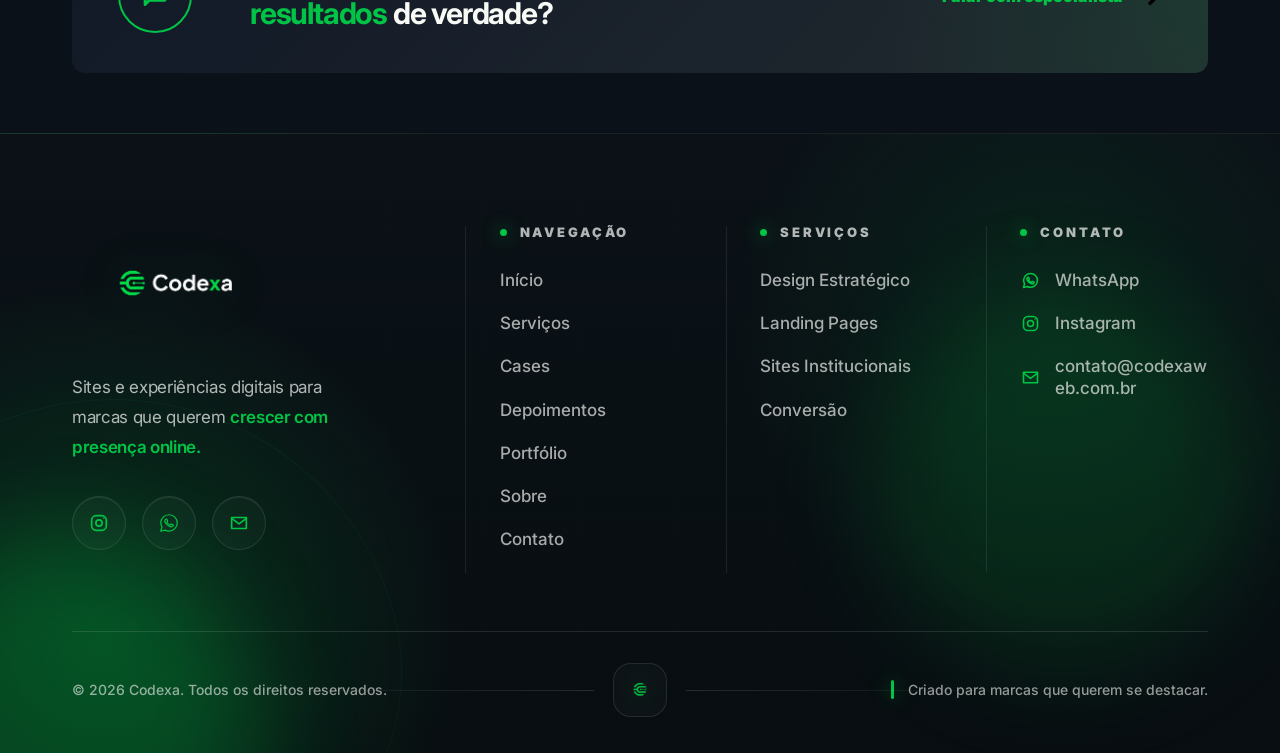
==== commit 9247face: "Ajustes na versão mobile do postifólio" ====
--- a/index.html
+++ b/index.html
@@ -190,6 +190,96 @@
       </div>
     </section>
 
+
+
+    <section class="testimonials-section" id="depoimentos" aria-labelledby="testimonials-title">
+      <div class="container testimonials-grid">
+        <div class="testimonials-copy reveal">
+          <p class="label"><span></span> Depoimentos</p>
+          <h2 id="testimonials-title">O que nossos <strong>clientes</strong> dizem</h2>
+          <p>Resultados reais de marcas que fortaleceram sua presença digital com a Codexa.</p>
+
+          <article class="testimonial-client-card" aria-label="Cliente Praticità Doces e Salgados">
+            <div class="testimonial-client-image">
+              <img src="assets/praticita-depoimento.jpg" alt="Sócias da Praticità Doces e Salgados em frente à loja" loading="lazy" />
+            </div>
+
+            <div class="testimonial-client-meta">
+              <div class="testimonial-client-icon" aria-hidden="true">
+                <svg viewBox="0 0 24 24" focusable="false">
+                  <path d="M12 4.5c3.9 0 7 3.1 7 7 0 5.3-7 8-7 8s-7-2.7-7-8c0-3.9 3.1-7 7-7Z"></path>
+                  <path d="M12 8.2c1.8 0 3.3 1.5 3.3 3.3S13.8 14.8 12 14.8s-3.3-1.5-3.3-3.3S10.2 8.2 12 8.2Z"></path>
+                </svg>
+              </div>
+              <div>
+                <strong>Praticità Doces e Salgados</strong>
+                <span>Cliente</span>
+              </div>
+              <small>
+                <svg viewBox="0 0 24 24" aria-hidden="true">
+                  <path d="M4 5h16v12H4z"></path>
+                  <path d="M8 21h8"></path>
+                  <path d="M12 17v4"></path>
+                </svg>
+                Site institucional
+              </small>
+            </div>
+          </article>
+        </div>
+
+        <article class="testimonial-feature reveal" aria-label="Depoimento da Praticità Doces e Salgados">
+          <div class="testimonial-feature__quote-icon" aria-hidden="true">
+            <svg viewBox="0 0 24 24" focusable="false">
+              <path d="M9.6 6.2c-2.5 1-4.1 3.1-4.1 6.2v5.4h5.2v-5.2H8.4c.1-1.6.9-2.8 2.3-3.5l-1.1-2.9Zm8 0c-2.5 1-4.1 3.1-4.1 6.2v5.4h5.2v-5.2h-2.3c.1-1.6.9-2.8 2.3-3.5l-1.1-2.9Z"></path>
+            </svg>
+          </div>
+
+          <blockquote>
+            “Eu não imaginava o quanto ter um <strong>site profissional</strong> mudaria a forma como os clientes enxergam a nossa marca. O impacto foi muito positivo, e a nossa <strong>presença online</strong> passou a transmitir mais <strong>confiança e profissionalismo</strong>. Hoje percebo o quanto isso faz diferença para o negócio.”
+          </blockquote>
+
+          <div class="testimonial-results" aria-label="Principais resultados percebidos pela cliente">
+            <div>
+              <span aria-hidden="true">
+                <svg viewBox="0 0 24 24" focusable="false">
+                  <path d="M4 19V9"></path>
+                  <path d="M10 19V5"></path>
+                  <path d="M16 19v-8"></path>
+                  <path d="M3 19h18"></path>
+                  <path d="m16 11 4-4"></path>
+                  <path d="m20 7 .2 4.2"></path>
+                  <path d="M20 7h-4.2"></path>
+                </svg>
+              </span>
+              <p><strong>Mais credibilidade</strong> perante o mercado</p>
+            </div>
+            <div>
+              <span aria-hidden="true">
+                <svg viewBox="0 0 24 24" focusable="false">
+                  <path d="M16 11a4 4 0 1 0-8 0"></path>
+                  <path d="M4 20a8 8 0 0 1 16 0"></path>
+                  <path d="M17 8h3"></path>
+                  <path d="M18.5 6.5v3"></path>
+                </svg>
+              </span>
+              <p><strong>Mais confiança</strong> dos clientes</p>
+            </div>
+            <div>
+              <span aria-hidden="true">
+                <svg viewBox="0 0 24 24" focusable="false">
+                  <circle cx="12" cy="12" r="8"></circle>
+                  <circle cx="12" cy="12" r="3"></circle>
+                  <path d="M12 2v4"></path>
+                  <path d="M22 12h-4"></path>
+                </svg>
+              </span>
+              <p><strong>Presença digital</strong> fortalecida</p>
+            </div>
+          </div>
+        </article>
+      </div>
+    </section>
+
     <section class="portfolio portfolio-cases" id="portfolio">
       <div class="portfolio-sticky">
         <div class="container portfolio-cases-inner">
@@ -279,6 +369,7 @@
             <a href="#inicio">Início</a>
             <a href="#servicos">Serviços</a>
             <a href="#portfolio">Cases</a>
+            <a href="#depoimentos">Depoimentos</a>
             <a href="projetos/">Portfólio</a>
             <a href="#sobre">Sobre</a>
             <a href="#contato">Contato</a>
--- a/style.css
+++ b/style.css
@@ -5638,3 +5638,846 @@
     padding: 12px 14px;
   }
 }
+
+/* ==============================
+   Seção Depoimentos — Praticità
+   ============================== */
+.testimonials-section {
+  position: relative;
+  overflow: hidden;
+  padding: 132px 0 128px;
+  color: var(--text);
+  background:
+    radial-gradient(circle at 84% 18%, rgba(0, 196, 69, .16), transparent 28rem),
+    radial-gradient(circle at 12% 70%, rgba(0, 196, 69, .10), transparent 24rem),
+    linear-gradient(145deg, #0a1017 0%, #0e151d 48%, #080d12 100%);
+  border-bottom: 1px solid rgba(255, 255, 255, .06);
+  isolation: isolate;
+}
+
+.testimonials-section::before {
+  content: "";
+  position: absolute;
+  inset: 0;
+  background:
+    linear-gradient(90deg, rgba(255, 255, 255, .045) 1px, transparent 1px),
+    linear-gradient(rgba(255, 255, 255, .035) 1px, transparent 1px);
+  background-size: 92px 92px;
+  mask-image: linear-gradient(90deg, transparent, black 16%, black 84%, transparent);
+  -webkit-mask-image: linear-gradient(90deg, transparent, black 16%, black 84%, transparent);
+  opacity: .38;
+  pointer-events: none;
+}
+
+.testimonials-section::after {
+  content: "CLIENTES";
+  position: absolute;
+  right: -58px;
+  bottom: -34px;
+  z-index: -1;
+  color: rgba(255, 255, 255, .024);
+  font-size: clamp(80px, 15vw, 220px);
+  font-weight: 950;
+  letter-spacing: -.09em;
+  line-height: .78;
+  pointer-events: none;
+}
+
+.testimonials-grid {
+  position: relative;
+  z-index: 1;
+  display: grid;
+  grid-template-columns: minmax(0, .85fr) minmax(520px, 1.15fr);
+  gap: 78px;
+  align-items: center;
+}
+
+.testimonials-copy .label {
+  margin-bottom: 24px;
+}
+
+.testimonials-copy h2 {
+  max-width: 620px;
+  margin-bottom: 26px;
+  color: #fff;
+  font-size: clamp(48px, 5.8vw, 84px);
+  line-height: .94;
+  letter-spacing: -.082em;
+  font-weight: 950;
+}
+
+.testimonials-copy h2 strong {
+  color: var(--green);
+  font-style: normal;
+}
+
+.testimonials-copy > p {
+  max-width: 490px;
+  margin-bottom: 42px;
+  color: rgba(238, 243, 240, .74);
+  font-size: 19px;
+  line-height: 1.7;
+}
+
+.testimonial-client-card {
+  position: relative;
+  max-width: 610px;
+}
+
+.testimonial-client-image {
+  position: relative;
+  overflow: hidden;
+  aspect-ratio: 1.55 / 1;
+  border-radius: 30px;
+  border: 1px solid rgba(0, 196, 69, .46);
+  background: rgba(255, 255, 255, .04);
+  box-shadow:
+    0 38px 98px rgba(0, 0, 0, .34),
+    0 0 0 1px rgba(255, 255, 255, .04) inset;
+}
+
+.testimonial-client-image::after {
+  content: "";
+  position: absolute;
+  inset: 0;
+  background:
+    linear-gradient(180deg, transparent 52%, rgba(4, 10, 14, .22)),
+    radial-gradient(circle at 68% 18%, rgba(255, 255, 255, .18), transparent 24%);
+  pointer-events: none;
+}
+
+.testimonial-client-image img {
+  width: 100%;
+  height: 100%;
+  display: block;
+  object-fit: cover;
+  object-position: 50% 28%;
+  transform: scale(1.01);
+}
+
+.testimonial-client-meta {
+  display: grid;
+  grid-template-columns: 70px 1fr auto;
+  gap: 22px;
+  align-items: center;
+  margin-top: 26px;
+}
+
+.testimonial-client-icon,
+.testimonial-feature__quote-icon,
+.testimonial-results span {
+  display: inline-grid;
+  place-items: center;
+  border: 1px solid rgba(0, 196, 69, .34);
+  background: rgba(0, 196, 69, .08);
+  color: var(--green);
+  box-shadow: 0 18px 42px rgba(0, 196, 69, .08);
+}
+
+.testimonial-client-icon {
+  width: 70px;
+  height: 70px;
+  border-radius: 24px;
+}
+
+.testimonial-client-icon svg,
+.testimonial-feature__quote-icon svg,
+.testimonial-results svg,
+.testimonial-client-meta small svg {
+  width: 26px;
+  height: 26px;
+  fill: none;
+  stroke: currentColor;
+  stroke-width: 1.9;
+  stroke-linecap: round;
+  stroke-linejoin: round;
+}
+
+.testimonial-feature__quote-icon svg {
+  fill: currentColor;
+  stroke: none;
+}
+
+.testimonial-client-meta strong {
+  display: block;
+  margin-bottom: 6px;
+  color: #fff;
+  font-size: 22px;
+  line-height: 1.1;
+  letter-spacing: -.05em;
+  font-weight: 900;
+}
+
+.testimonial-client-meta span {
+  display: block;
+  color: rgba(255, 255, 255, .70);
+  font-size: 16px;
+  line-height: 1.35;
+}
+
+.testimonial-client-meta span::after {
+  content: " Codexa";
+  color: var(--green);
+  font-weight: 850;
+}
+
+.testimonial-client-meta small {
+  display: inline-flex;
+  align-items: center;
+  gap: 10px;
+  min-height: 50px;
+  padding: 0 18px;
+  border: 1px solid rgba(0, 196, 69, .22);
+  border-radius: 16px;
+  background: rgba(255, 255, 255, .035);
+  color: rgba(255, 255, 255, .78);
+  font-size: 13px;
+  font-weight: 800;
+  white-space: nowrap;
+}
+
+.testimonial-client-meta small svg {
+  width: 20px;
+  height: 20px;
+  color: var(--green);
+}
+
+.testimonial-feature {
+  position: relative;
+  overflow: hidden;
+  border-radius: 38px;
+  padding: 50px 54px 42px;
+  border: 1px solid rgba(255, 255, 255, .13);
+  background:
+    radial-gradient(circle at 84% 8%, rgba(0, 196, 69, .24), transparent 34%),
+    linear-gradient(145deg, rgba(255, 255, 255, .095), rgba(255, 255, 255, .035)),
+    rgba(10, 16, 23, .78);
+  box-shadow:
+    0 48px 140px rgba(0, 0, 0, .42),
+    inset 0 1px 0 rgba(255, 255, 255, .08);
+  backdrop-filter: blur(22px);
+  -webkit-backdrop-filter: blur(22px);
+}
+
+.testimonial-feature::before {
+  content: "";
+  position: absolute;
+  top: -120px;
+  right: -105px;
+  width: 310px;
+  height: 310px;
+  border-radius: 999px;
+  background: radial-gradient(circle, rgba(0, 196, 69, .24), transparent 66%);
+  pointer-events: none;
+}
+
+.testimonial-feature__quote-icon {
+  position: relative;
+  z-index: 1;
+  width: 66px;
+  height: 66px;
+  margin-bottom: 34px;
+  border-radius: 20px;
+}
+
+.testimonial-feature blockquote {
+  position: relative;
+  z-index: 1;
+  margin: 0;
+  color: rgba(255, 255, 255, .92);
+  font-size: clamp(28px, 2.7vw, 41px);
+  line-height: 1.42;
+  letter-spacing: -.055em;
+  font-weight: 520;
+}
+
+.testimonial-feature blockquote strong {
+  color: var(--green);
+  font-weight: 900;
+}
+
+.testimonial-results {
+  position: relative;
+  z-index: 1;
+  display: grid;
+  grid-template-columns: repeat(3, 1fr);
+  gap: 22px;
+  margin-top: 42px;
+  padding-top: 34px;
+  border-top: 1px solid rgba(255, 255, 255, .10);
+}
+
+.testimonial-results div {
+  display: grid;
+  grid-template-columns: 58px 1fr;
+  gap: 16px;
+  align-items: center;
+}
+
+.testimonial-results span {
+  width: 58px;
+  height: 58px;
+  border-radius: 20px;
+}
+
+.testimonial-results p {
+  color: rgba(255, 255, 255, .68);
+  font-size: 14px;
+  line-height: 1.42;
+}
+
+.testimonial-results strong {
+  display: block;
+  margin-bottom: 3px;
+  color: #fff;
+  font-size: 15px;
+  line-height: 1.15;
+  letter-spacing: -.025em;
+  font-weight: 900;
+}
+
+html[data-theme="light"] .testimonials-section {
+  background:
+    radial-gradient(circle at 84% 12%, rgba(0, 196, 69, .10), transparent 25rem),
+    radial-gradient(circle at 10% 76%, rgba(0, 196, 69, .08), transparent 22rem),
+    linear-gradient(180deg, #ffffff 0%, #f1f6f1 100%);
+  color: var(--light-text);
+  border-bottom-color: rgba(21, 31, 49, .08);
+}
+
+html[data-theme="light"] .testimonials-section::before {
+  opacity: .42;
+  background:
+    linear-gradient(90deg, rgba(21, 31, 49, .055) 1px, transparent 1px),
+    linear-gradient(rgba(21, 31, 49, .045) 1px, transparent 1px);
+}
+
+html[data-theme="light"] .testimonials-section::after {
+  color: rgba(21, 31, 49, .035);
+}
+
+html[data-theme="light"] .testimonials-copy h2,
+html[data-theme="light"] .testimonials-copy h2 strong,
+html[data-theme="light"] .testimonial-client-meta strong,
+html[data-theme="light"] .testimonial-feature blockquote,
+html[data-theme="light"] .testimonial-results strong {
+  color: var(--light-text);
+}
+
+html[data-theme="light"] .testimonials-copy h2 strong,
+html[data-theme="light"] .testimonial-feature blockquote strong {
+  color: var(--green);
+}
+
+html[data-theme="light"] .testimonials-copy > p,
+html[data-theme="light"] .testimonial-client-meta span,
+html[data-theme="light"] .testimonial-client-meta small,
+html[data-theme="light"] .testimonial-results p {
+  color: var(--light-muted);
+}
+
+html[data-theme="light"] .testimonial-client-image,
+html[data-theme="light"] .testimonial-feature,
+html[data-theme="light"] .testimonial-client-meta small {
+  border-color: rgba(21, 31, 49, .09);
+  background: rgba(255, 255, 255, .88);
+  box-shadow: 0 26px 72px rgba(21, 31, 49, .10);
+}
+
+html[data-theme="light"] .testimonial-feature {
+  background:
+    radial-gradient(circle at 84% 8%, rgba(0, 196, 69, .13), transparent 34%),
+    rgba(255, 255, 255, .84);
+}
+
+html[data-theme="light"] .testimonial-results {
+  border-top-color: rgba(21, 31, 49, .09);
+}
+
+@media (max-width: 1120px) {
+  .testimonials-grid {
+    grid-template-columns: 1fr;
+    gap: 58px;
+  }
+
+  .testimonials-copy {
+    text-align: center;
+  }
+
+  .testimonials-copy h2,
+  .testimonials-copy > p,
+  .testimonial-client-card {
+    margin-left: auto;
+    margin-right: auto;
+  }
+
+  .testimonial-client-card {
+    width: min(100%, 690px);
+  }
+
+  .testimonial-feature {
+    width: min(100%, 860px);
+    margin-inline: auto;
+  }
+}
+
+@media (max-width: 768px) {
+  .testimonials-section {
+    padding: 86px 0 88px;
+  }
+
+  .testimonials-copy h2 {
+    max-width: 430px;
+    font-size: clamp(40px, 11.5vw, 58px);
+    letter-spacing: -.075em;
+  }
+
+  .testimonials-copy > p {
+    max-width: 360px;
+    margin-bottom: 34px;
+    font-size: 16px;
+    line-height: 1.65;
+  }
+
+  .testimonial-client-image {
+    aspect-ratio: 1 / .9;
+    border-radius: 24px;
+  }
+
+  .testimonial-client-image img {
+    object-position: 50% 24%;
+  }
+
+  .testimonial-client-meta {
+    grid-template-columns: 58px 1fr;
+    gap: 16px;
+    text-align: left;
+  }
+
+  .testimonial-client-icon {
+    width: 58px;
+    height: 58px;
+    border-radius: 19px;
+  }
+
+  .testimonial-client-meta strong {
+    font-size: 19px;
+  }
+
+  .testimonial-client-meta span {
+    font-size: 14px;
+  }
+
+  .testimonial-client-meta small {
+    grid-column: 1 / -1;
+    justify-content: center;
+    width: 100%;
+  }
+
+  .testimonial-feature {
+    border-radius: 28px;
+    padding: 34px 24px 28px;
+  }
+
+  .testimonial-feature__quote-icon {
+    width: 54px;
+    height: 54px;
+    margin-bottom: 26px;
+    border-radius: 17px;
+  }
+
+  .testimonial-feature blockquote {
+    font-size: clamp(24px, 7vw, 34px);
+    line-height: 1.42;
+    letter-spacing: -.05em;
+  }
+
+  .testimonial-results {
+    grid-template-columns: 1fr;
+    gap: 18px;
+    margin-top: 34px;
+    padding-top: 28px;
+  }
+
+  .testimonial-results div {
+    grid-template-columns: 52px 1fr;
+  }
+
+  .testimonial-results span {
+    width: 52px;
+    height: 52px;
+    border-radius: 18px;
+  }
+}
+
+@media (max-width: 420px) {
+  .testimonials-section {
+    padding: 76px 0 80px;
+  }
+
+  .testimonial-client-image {
+    aspect-ratio: .92 / 1;
+  }
+
+  .testimonial-client-image img {
+    object-position: 50% 20%;
+  }
+
+  .testimonial-feature blockquote {
+    font-size: 23px;
+  }
+}
+
+/* ==============================
+   Portfólio em lista horizontal
+   ============================== */
+.projects-grid {
+  display: flex;
+  grid-template-columns: none;
+  gap: 28px;
+  width: 100%;
+  overflow-x: auto;
+  overflow-y: visible;
+  padding: 4px 4px 26px;
+  margin: 0 -4px;
+  scroll-snap-type: x mandatory;
+  scroll-padding-inline: 4px;
+  overscroll-behavior-x: contain;
+  -webkit-overflow-scrolling: touch;
+}
+
+.projects-grid::-webkit-scrollbar {
+  height: 10px;
+}
+
+.projects-grid::-webkit-scrollbar-track {
+  border-radius: 999px;
+  background: rgba(21, 31, 49, .08);
+}
+
+.projects-grid::-webkit-scrollbar-thumb {
+  border: 2px solid rgba(255, 255, 255, .82);
+  border-radius: 999px;
+  background: rgba(0, 196, 69, .58);
+}
+
+.projects-grid::-webkit-scrollbar-thumb:hover {
+  background: rgba(0, 196, 69, .78);
+}
+
+.projects-card {
+  display: flex;
+  flex: 0 0 clamp(360px, 39vw, 520px);
+  width: clamp(360px, 39vw, 520px);
+  min-width: clamp(360px, 39vw, 520px);
+  scroll-snap-align: start;
+  flex-direction: column;
+}
+
+.projects-card__media {
+  flex: 0 0 auto;
+}
+
+.projects-card__content {
+  display: flex;
+  flex: 1;
+  flex-direction: column;
+}
+
+.projects-card__content p {
+  min-height: 78px;
+}
+
+.projects-card__link {
+  margin-top: auto;
+  padding-top: 18px;
+}
+
+html[data-theme="dark"] .projects-grid::-webkit-scrollbar-track {
+  background: rgba(255, 255, 255, .08);
+}
+
+html[data-theme="dark"] .projects-grid::-webkit-scrollbar-thumb {
+  border-color: rgba(10, 16, 24, .82);
+}
+
+@media (max-width: 1120px) {
+  .projects-grid {
+    display: flex;
+    grid-template-columns: none;
+    gap: 24px;
+  }
+
+  .projects-card {
+    flex-basis: clamp(340px, 56vw, 500px);
+    width: clamp(340px, 56vw, 500px);
+    min-width: clamp(340px, 56vw, 500px);
+  }
+}
+
+@media (max-width: 768px) {
+  .projects-grid {
+    display: flex;
+    grid-template-columns: none;
+    gap: 18px;
+    padding-bottom: 22px;
+  }
+
+  .projects-card {
+    flex-basis: min(86vw, 390px);
+    width: min(86vw, 390px);
+    min-width: min(86vw, 390px);
+  }
+
+  .projects-card__content p {
+    min-height: 0;
+  }
+}
+
+@media (max-width: 520px) {
+  .projects-card {
+    flex-basis: 88vw;
+    width: 88vw;
+    min-width: 88vw;
+  }
+}
+
+/* ==============================
+   Ajuste portfólio horizontal full-bleed
+   O carrossel sai do limite do container e ocupa a largura total da viewport.
+   ============================== */
+.projects-list-section .projects-grid {
+  width: 100vw;
+  max-width: 100vw;
+  margin-left: calc(50% - 50vw);
+  margin-right: calc(50% - 50vw);
+  padding-left: max(44px, calc((100vw - var(--container)) / 2));
+  padding-right: max(44px, calc((100vw - var(--container)) / 2));
+  scroll-padding-left: max(44px, calc((100vw - var(--container)) / 2));
+  scroll-padding-right: max(44px, calc((100vw - var(--container)) / 2));
+}
+
+@media (max-width: 980px) {
+  .projects-list-section .projects-grid {
+    padding-left: 20px;
+    padding-right: 20px;
+    scroll-padding-left: 20px;
+    scroll-padding-right: 20px;
+  }
+}
+
+@media (max-width: 620px) {
+  .projects-list-section .projects-grid {
+    padding-left: 14px;
+    padding-right: 14px;
+    scroll-padding-left: 14px;
+    scroll-padding-right: 14px;
+  }
+}
+
+/* ==============================
+   Portfólio mobile com mockup de celular
+   Usa a imagem mobile cadastrada na API via <picture>.
+   ============================== */
+.projects-card__media picture,
+.projects-card__media picture img {
+  display: block;
+  width: 100%;
+  height: 100%;
+}
+
+.projects-card__media picture img {
+  object-fit: cover;
+  object-position: top center;
+}
+
+@media (max-width: 768px) {
+  .projects-list-section .projects-grid {
+    align-items: stretch;
+    gap: 20px;
+    padding-top: 8px;
+    padding-bottom: 28px;
+  }
+
+  .projects-list-section .projects-card {
+    flex: 0 0 min(82vw, 320px);
+    width: min(82vw, 320px);
+    min-width: min(82vw, 320px);
+    overflow: visible;
+    padding: 12px 12px 18px;
+    border-radius: 34px;
+    background:
+      radial-gradient(circle at 50% 0%, rgba(0, 196, 69, .12), transparent 52%),
+      linear-gradient(180deg, rgba(15, 20, 28, .96), rgba(8, 13, 21, .98));
+    border-color: rgba(255, 255, 255, .12);
+    box-shadow: 0 28px 70px rgba(0, 0, 0, .32);
+  }
+
+  .projects-list-section .projects-card:hover {
+    transform: none;
+  }
+
+  .projects-list-section .projects-card::after {
+    content: "";
+    position: absolute;
+    left: 50%;
+    bottom: 8px;
+    width: 34%;
+    height: 4px;
+    border-radius: 999px;
+    background: rgba(255, 255, 255, .16);
+    transform: translateX(-50%);
+    pointer-events: none;
+  }
+
+  .projects-list-section .projects-card__media {
+    position: relative;
+    height: auto;
+    aspect-ratio: 9 / 16;
+    overflow: hidden;
+    border-radius: 26px;
+    border: 1px solid rgba(255, 255, 255, .10);
+    background: #0a1018;
+    box-shadow:
+      inset 0 1px 0 rgba(255, 255, 255, .06),
+      0 18px 38px rgba(0, 0, 0, .26);
+  }
+
+  .projects-list-section .projects-card__media::before {
+    content: "";
+    position: absolute;
+    top: 10px;
+    left: 50%;
+    z-index: 3;
+    width: 34%;
+    height: 18px;
+    border-radius: 999px;
+    background: rgba(6, 10, 16, .98);
+    box-shadow: 0 2px 12px rgba(0, 0, 0, .35);
+    transform: translateX(-50%);
+    pointer-events: none;
+  }
+
+  .projects-list-section .projects-card__media picture {
+    position: relative;
+    isolation: isolate;
+  }
+
+  .projects-list-section .projects-card__media picture::after {
+    content: "";
+    position: absolute;
+    inset: 0;
+    z-index: 2;
+    background: linear-gradient(120deg, transparent 16%, rgba(255, 255, 255, .10) 42%, transparent 64%);
+    opacity: .5;
+    pointer-events: none;
+  }
+
+  .projects-list-section .projects-card__media img {
+    filter: none;
+    object-fit: cover;
+    object-position: top center;
+    transform: none;
+  }
+
+  .projects-list-section .projects-card:hover .projects-card__media img {
+    transform: none;
+  }
+
+  .projects-list-section .projects-card__content {
+    padding: 18px 4px 6px;
+  }
+
+  .projects-list-section .projects-card__taxonomies {
+    gap: 7px;
+    margin-bottom: 12px;
+  }
+
+  .projects-list-section .projects-card__category,
+  .projects-list-section .projects-card__niche {
+    min-height: 24px;
+    padding: 6px 9px;
+    font-size: 10px;
+  }
+
+  .projects-list-section .projects-card__content h3 {
+    color: #f8fbff;
+    font-size: 20px;
+    line-height: 1.1;
+    letter-spacing: -.04em;
+  }
+
+  .projects-list-section .projects-card__content p {
+    margin-top: 8px;
+    color: rgba(231, 236, 242, .70);
+    font-size: 13px;
+    line-height: 1.5;
+  }
+
+  .projects-list-section .projects-card__link {
+    align-self: flex-start;
+    min-height: 40px;
+    margin-top: 16px;
+    padding: 0 13px;
+    border: 1px solid rgba(0, 224, 82, .18);
+    border-radius: 14px;
+    background: rgba(0, 224, 82, .10);
+    color: #a4fb98;
+    font-size: 12px;
+  }
+}
+
+@media (max-width: 520px) {
+  .projects-list-section .projects-card {
+    flex-basis: min(84vw, 305px);
+    width: min(84vw, 305px);
+    min-width: min(84vw, 305px);
+    border-radius: 32px;
+  }
+
+  .projects-list-section .projects-card__media {
+    border-radius: 24px;
+  }
+}
+
+html[data-theme="light"] .projects-list-section .projects-card__media picture img {
+  background: #eef3ef;
+}
+
+@media (max-width: 768px) {
+  html[data-theme="light"] .projects-list-section .projects-card {
+    border-color: rgba(21, 31, 49, .08);
+    background:
+      radial-gradient(circle at 50% 0%, rgba(0, 196, 69, .12), transparent 52%),
+      rgba(255, 255, 255, .92);
+    box-shadow: 0 28px 70px rgba(21, 31, 49, .10);
+  }
+
+  html[data-theme="light"] .projects-list-section .projects-card::after {
+    background: rgba(21, 31, 49, .14);
+  }
+
+  html[data-theme="light"] .projects-list-section .projects-card__media {
+    border-color: rgba(21, 31, 49, .10);
+    background: #f5f8f4;
+    box-shadow:
+      inset 0 1px 0 rgba(255, 255, 255, .75),
+      0 18px 38px rgba(21, 31, 49, .10);
+  }
+
+  html[data-theme="light"] .projects-list-section .projects-card__media::before {
+    background: rgba(21, 31, 49, .86);
+  }
+
+  html[data-theme="light"] .projects-list-section .projects-card__content h3 {
+    color: var(--light-text);
+  }
+
+  html[data-theme="light"] .projects-list-section .projects-card__content p {
+    color: var(--light-muted);
+  }
+
+  html[data-theme="light"] .projects-list-section .projects-card__link {
+    color: var(--green);
+  }
+}
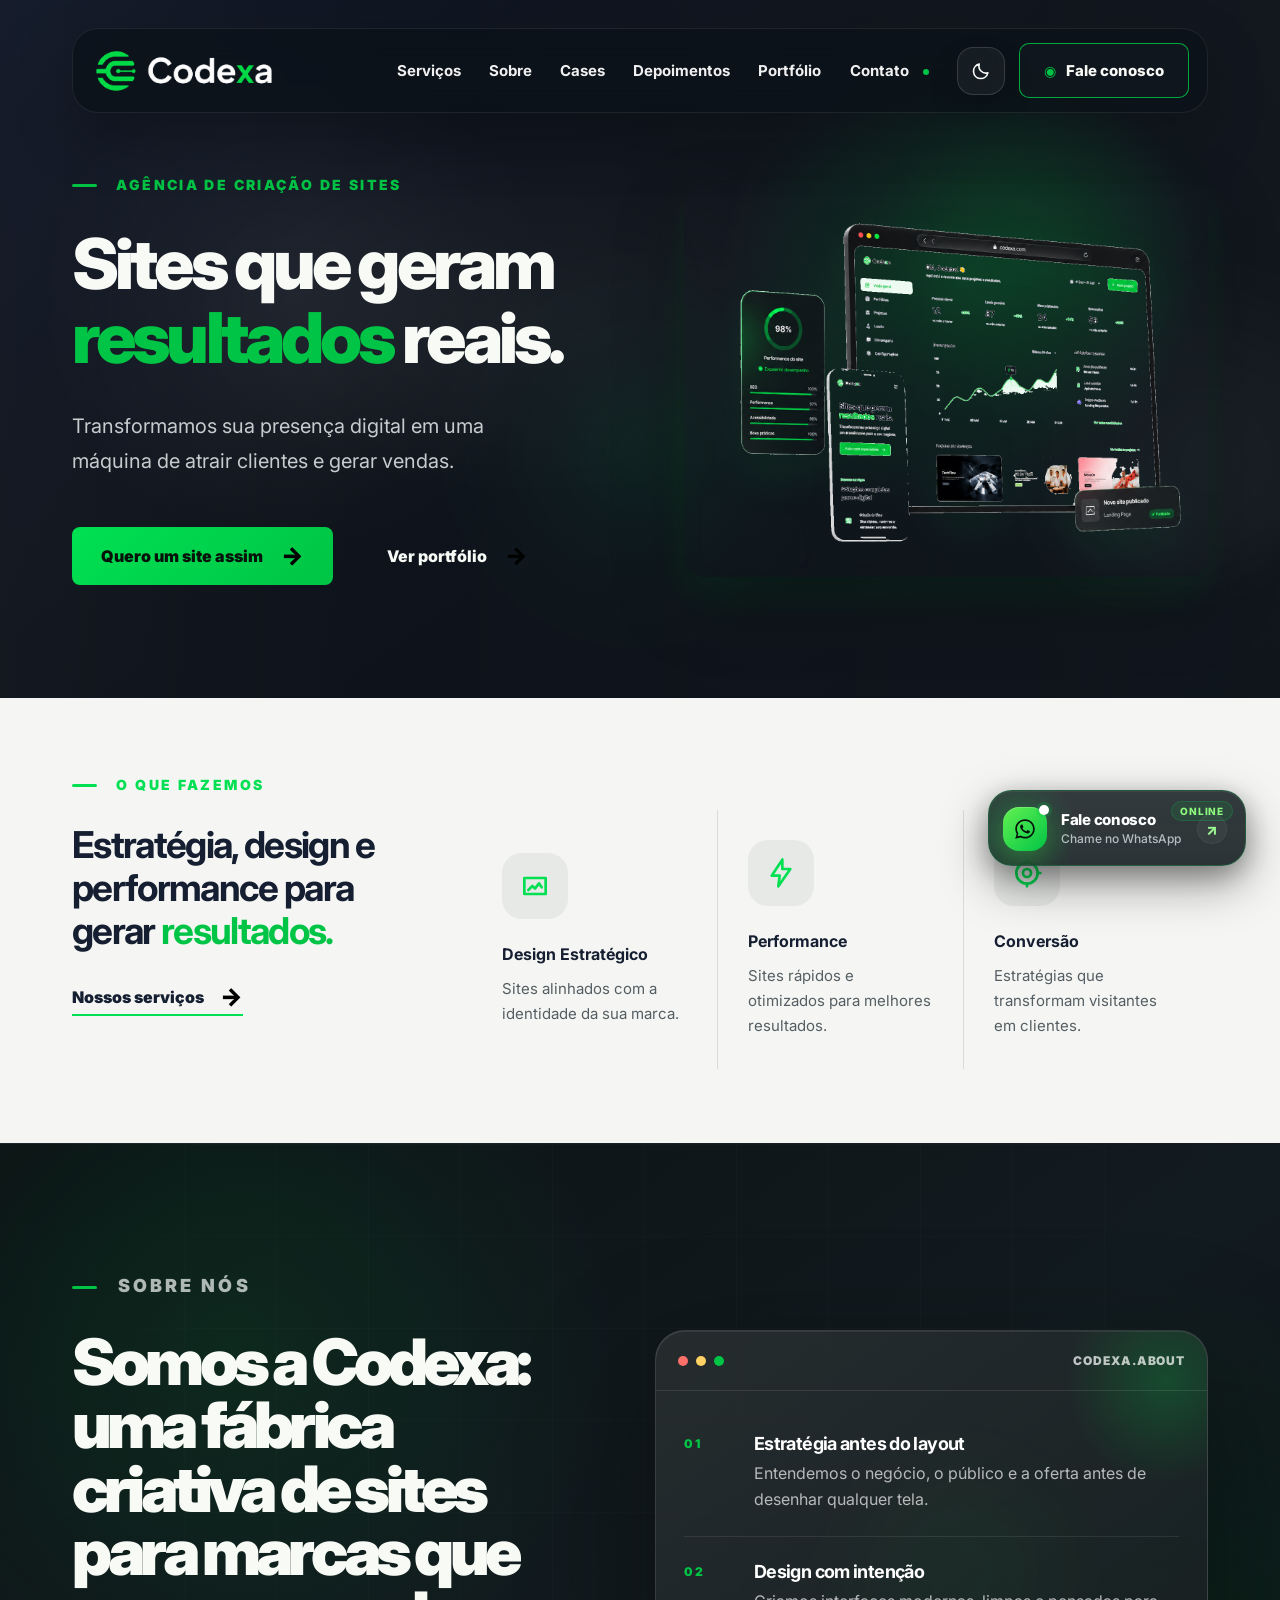
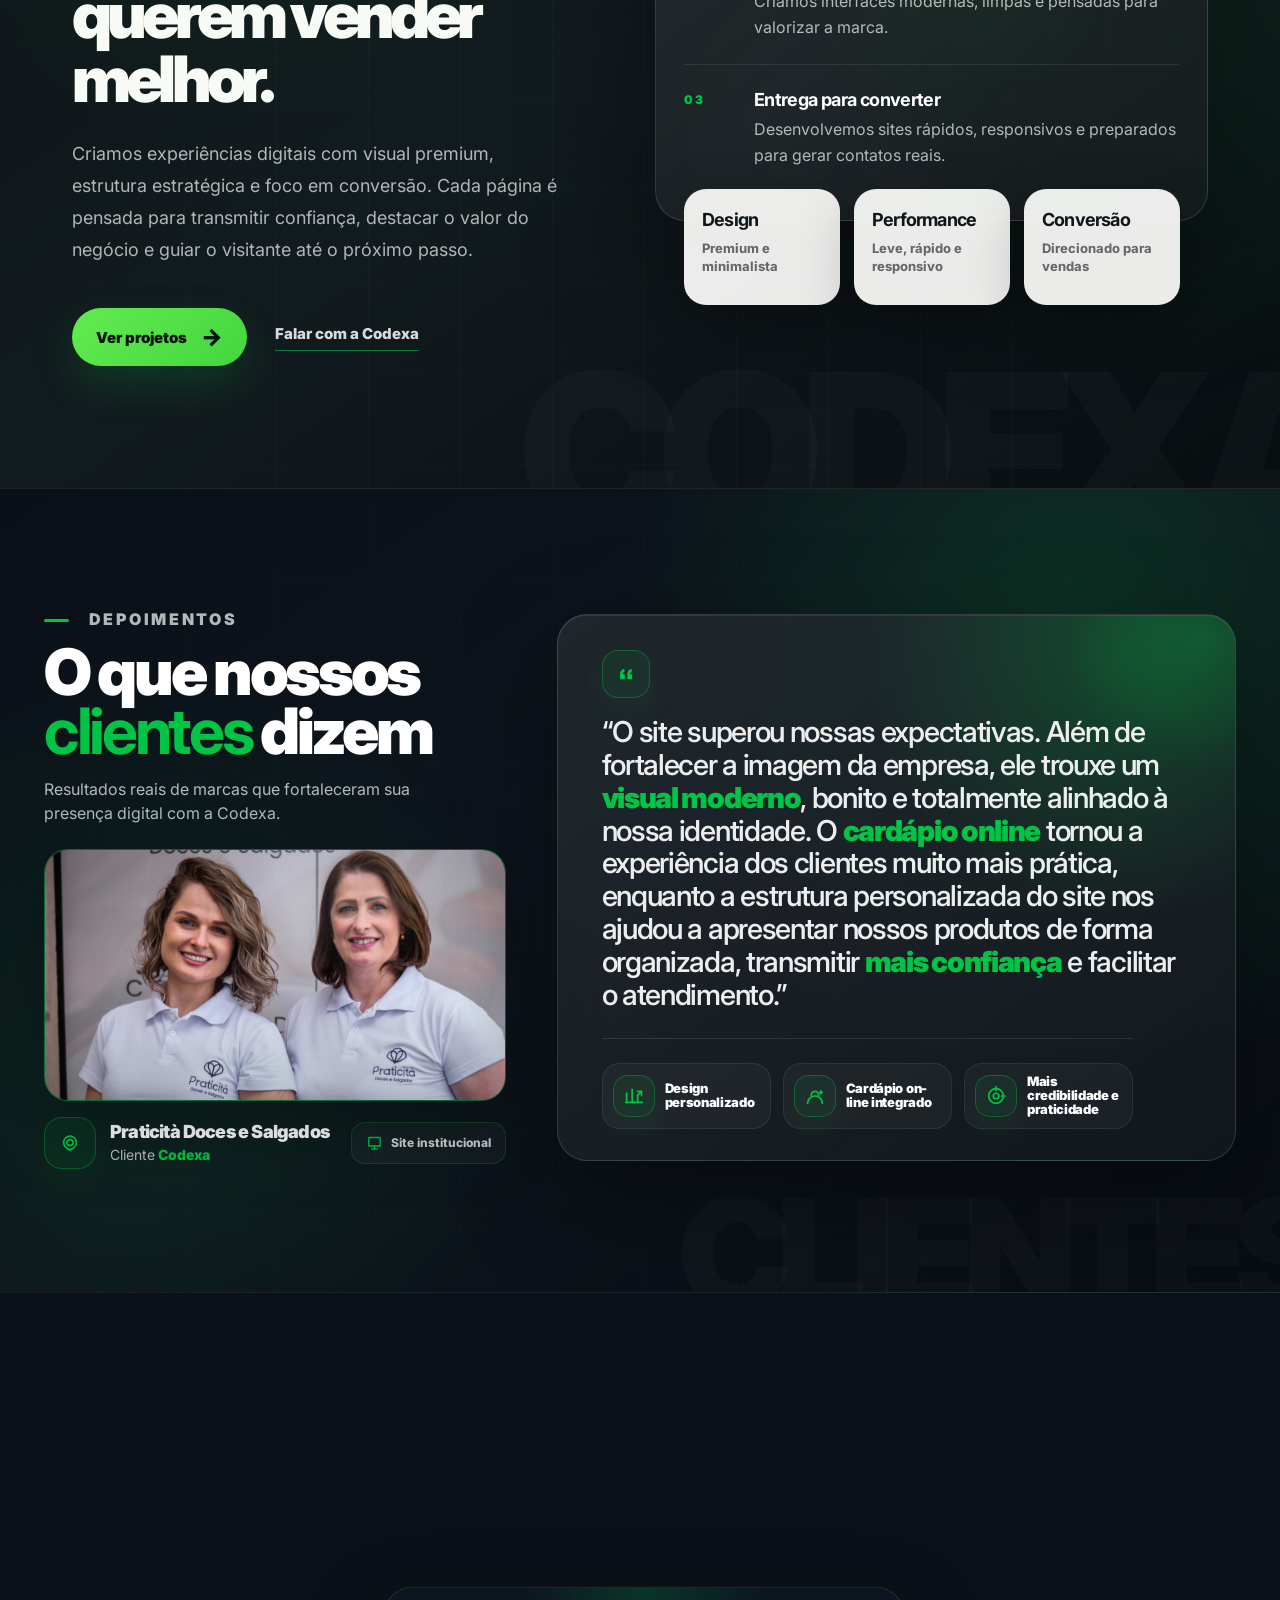
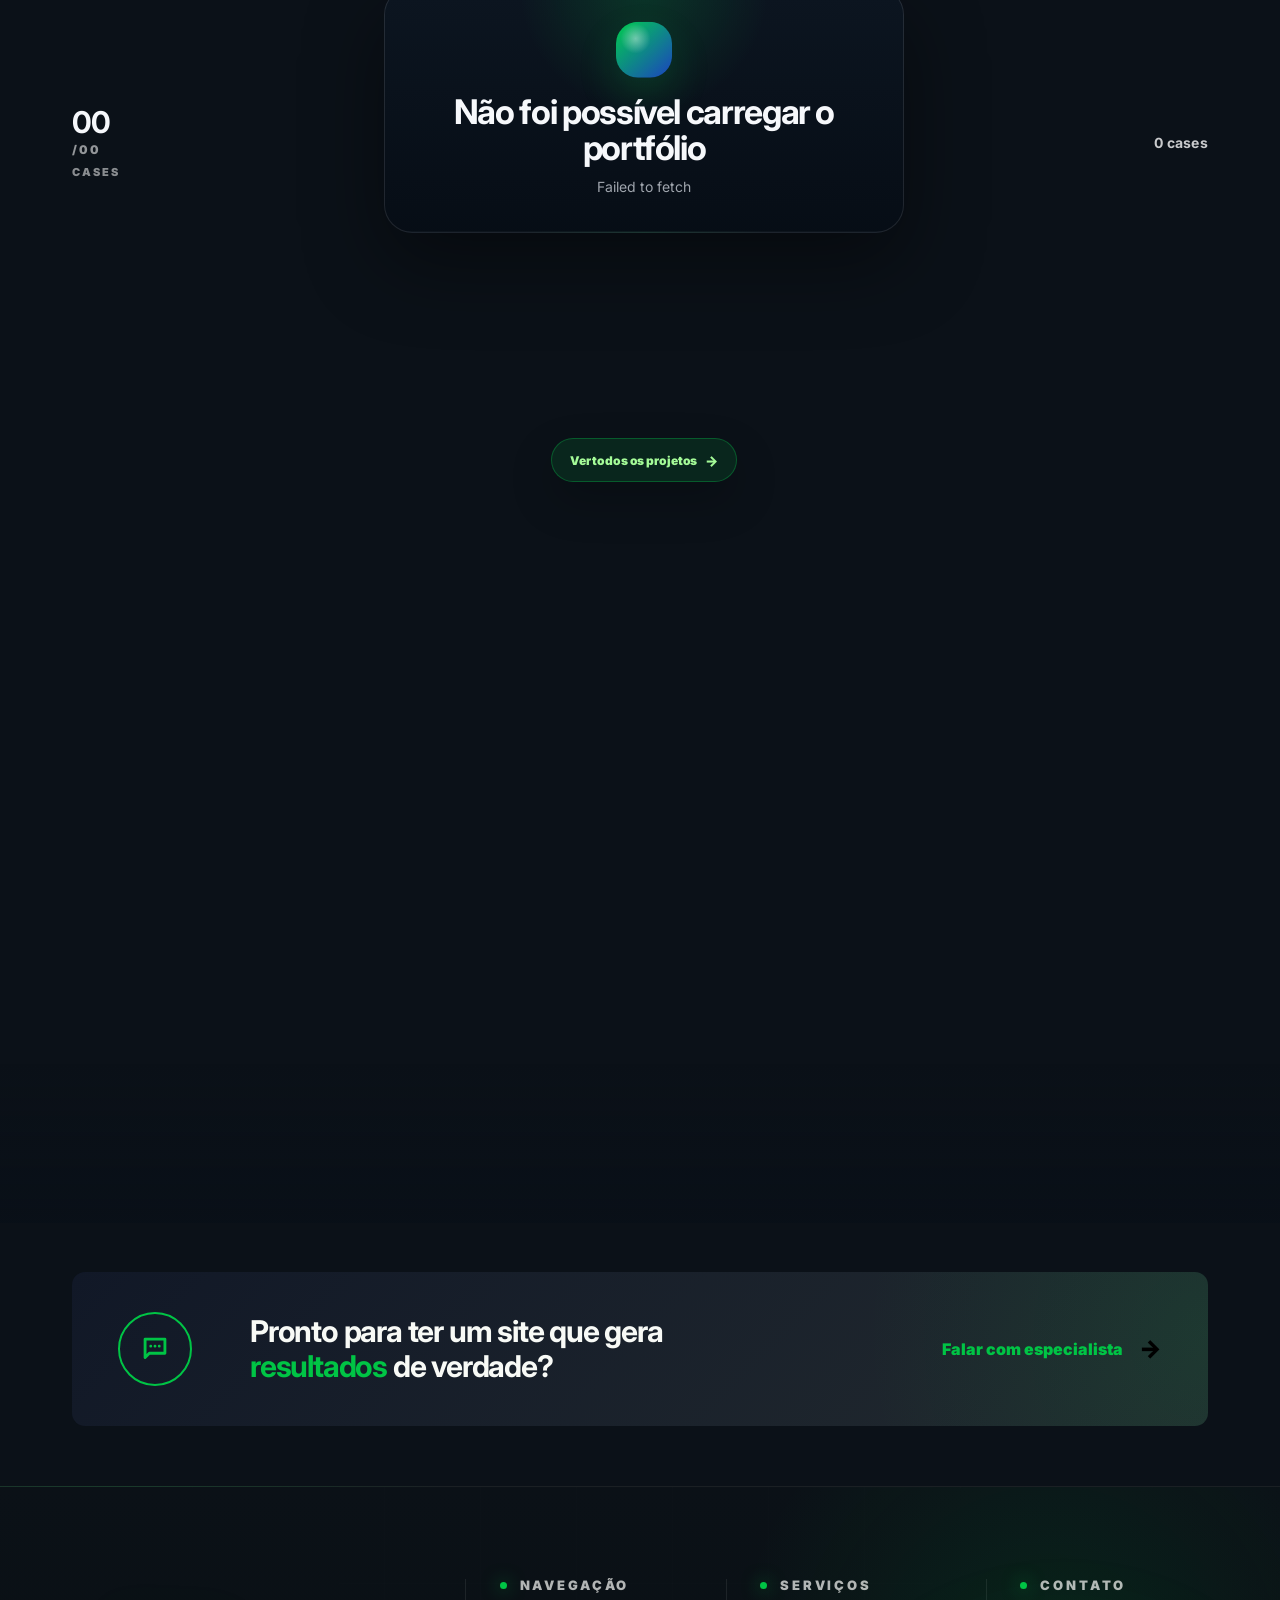
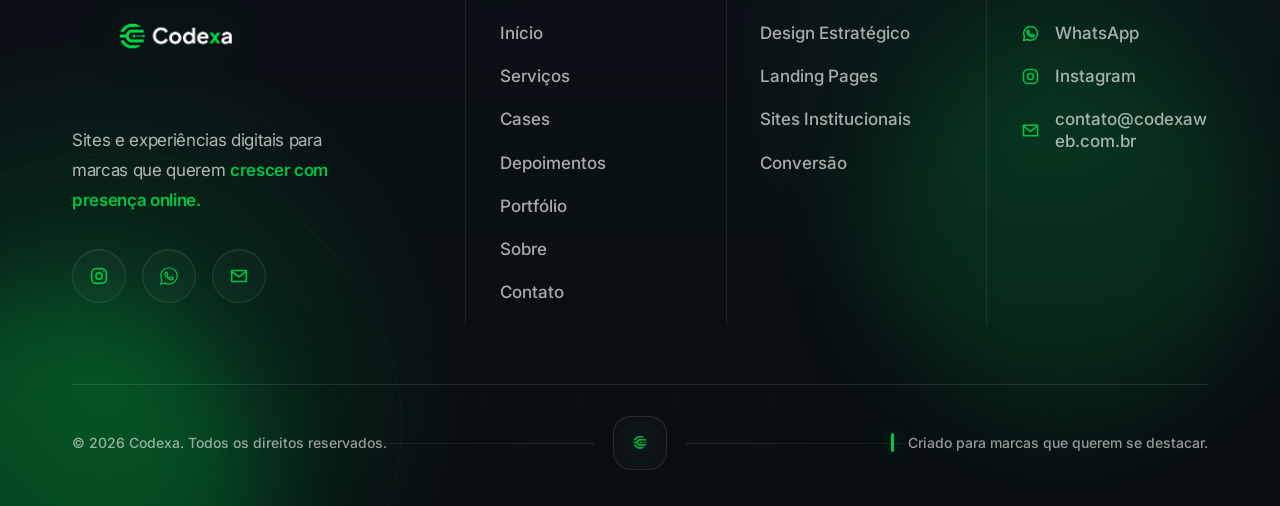
==== commit e724f9b8: "Alterando imagem do banner inicial" ====
--- a/index.html
+++ b/index.html
@@ -34,6 +34,7 @@
       <a href="#servicos">Serviços</a>
       <a href="#sobre">Sobre</a>
       <a href="#portfolio">Cases</a>
+      <a href="#depoimentos">Depoimentos</a>
       <a href="projetos/">Portfólio</a>
       <a href="#contato">Contato <i></i></a>
     </nav>
@@ -82,7 +83,7 @@
         </div>
 
         <div class="hero-symbol reveal">
-          <img src="assets/hero-dashboard-mac.png" alt="Painel do sistema da Codexa em moldura estilo janela do macOS" />
+          <img src="assets/hero-banner-dark.png" data-theme-dark="assets/hero-banner-dark.png" data-theme-light="assets/hero-banner-light.png" alt="Painel do sistema da Codexa em destaque no banner principal" />
         </div>
       </div>
     </section>
@@ -235,7 +236,7 @@
           </div>
 
           <blockquote>
-            “Eu não imaginava o quanto ter um <strong>site profissional</strong> mudaria a forma como os clientes enxergam a nossa marca. O impacto foi muito positivo, e a nossa <strong>presença online</strong> passou a transmitir mais <strong>confiança e profissionalismo</strong>. Hoje percebo o quanto isso faz diferença para o negócio.”
+            “O site superou nossas expectativas. Além de fortalecer a imagem da empresa, ele trouxe um <strong>visual moderno</strong>, bonito e totalmente alinhado à nossa identidade. O <strong>cardápio online</strong> tornou a experiência dos clientes muito mais prática, enquanto a estrutura personalizada do site nos ajudou a apresentar nossos produtos de forma organizada, transmitir <strong>mais confiança</strong> e facilitar o atendimento.”
           </blockquote>
 
           <div class="testimonial-results" aria-label="Principais resultados percebidos pela cliente">
@@ -251,7 +252,7 @@
                   <path d="M20 7h-4.2"></path>
                 </svg>
               </span>
-              <p><strong>Mais credibilidade</strong> perante o mercado</p>
+              <p><strong>Design personalizado</strong></p>
             </div>
             <div>
               <span aria-hidden="true">
@@ -262,7 +263,7 @@
                   <path d="M18.5 6.5v3"></path>
                 </svg>
               </span>
-              <p><strong>Mais confiança</strong> dos clientes</p>
+              <p><strong>Cardápio on-line integrado</strong></p>
             </div>
             <div>
               <span aria-hidden="true">
@@ -273,7 +274,7 @@
                   <path d="M22 12h-4"></path>
                 </svg>
               </span>
-              <p><strong>Presença digital</strong> fortalecida</p>
+              <p><strong>Mais credibilidade e praticidade</strong></p>
             </div>
           </div>
         </article>
--- a/style.css
+++ b/style.css
@@ -1897,6 +1897,7 @@
   .nav.open a:nth-child(3) { transition-delay: .32s; }
   .nav.open a:nth-child(4) { transition-delay: .39s; }
   .nav.open a:nth-child(5) { transition-delay: .46s; }
+  .nav.open a:nth-child(6) { transition-delay: .53s; }
 
   .nav a:hover,
   .nav a:focus-visible {
@@ -5643,9 +5644,13 @@
    Seção Depoimentos — Praticità
    ============================== */
 .testimonials-section {
+  --testimonials-header-offset: 96px;
   position: relative;
   overflow: hidden;
-  padding: 132px 0 128px;
+  display: flex;
+  align-items: center;
+  min-height: calc(100vh - var(--testimonials-header-offset));
+  padding: clamp(42px, 5.2vh, 58px) 0 clamp(52px, 5.8vh, 68px);
   color: var(--text);
   background:
     radial-gradient(circle at 84% 18%, rgba(0, 196, 69, .16), transparent 28rem),
@@ -5665,18 +5670,18 @@
   background-size: 92px 92px;
   mask-image: linear-gradient(90deg, transparent, black 16%, black 84%, transparent);
   -webkit-mask-image: linear-gradient(90deg, transparent, black 16%, black 84%, transparent);
-  opacity: .38;
+  opacity: .32;
   pointer-events: none;
 }
 
 .testimonials-section::after {
   content: "CLIENTES";
   position: absolute;
-  right: -58px;
-  bottom: -34px;
+  right: -44px;
+  bottom: -22px;
   z-index: -1;
-  color: rgba(255, 255, 255, .024);
-  font-size: clamp(80px, 15vw, 220px);
+  color: rgba(255, 255, 255, .022);
+  font-size: clamp(72px, 12vw, 172px);
   font-weight: 950;
   letter-spacing: -.09em;
   line-height: .78;
@@ -5687,22 +5692,28 @@
   position: relative;
   z-index: 1;
   display: grid;
-  grid-template-columns: minmax(0, .85fr) minmax(520px, 1.15fr);
-  gap: 78px;
+  grid-template-columns: minmax(360px, .405fr) minmax(0, .595fr);
+  gap: clamp(36px, 4vw, 56px);
   align-items: center;
+  width: min(100% - 88px, 1280px);
+  margin-inline: auto;
+}
+
+.testimonials-copy {
+  align-self: center;
 }
 
 .testimonials-copy .label {
-  margin-bottom: 24px;
+  margin-bottom: 12px;
 }
 
 .testimonials-copy h2 {
-  max-width: 620px;
-  margin-bottom: 26px;
+  max-width: 560px;
+  margin-bottom: 16px;
   color: #fff;
-  font-size: clamp(48px, 5.8vw, 84px);
-  line-height: .94;
-  letter-spacing: -.082em;
+  font-size: clamp(48px, 5vw, 72px);
+  line-height: .92;
+  letter-spacing: -.052em;
   font-weight: 950;
 }
 
@@ -5712,27 +5723,31 @@
 }
 
 .testimonials-copy > p {
-  max-width: 490px;
-  margin-bottom: 42px;
+  display: -webkit-box;
+  max-width: 430px;
+  margin-bottom: 24px;
+  overflow: hidden;
+  -webkit-line-clamp: 2;
+  -webkit-box-orient: vertical;
   color: rgba(238, 243, 240, .74);
-  font-size: 19px;
-  line-height: 1.7;
+  font-size: 16px;
+  line-height: 1.5;
 }
 
 .testimonial-client-card {
   position: relative;
-  max-width: 610px;
+  max-width: 520px;
 }
 
 .testimonial-client-image {
   position: relative;
   overflow: hidden;
-  aspect-ratio: 1.55 / 1;
-  border-radius: 30px;
-  border: 1px solid rgba(0, 196, 69, .46);
+  height: clamp(220px, 28vh, 300px);
+  border-radius: 24px;
+  border: 1px solid rgba(0, 196, 69, .42);
   background: rgba(255, 255, 255, .04);
   box-shadow:
-    0 38px 98px rgba(0, 0, 0, .34),
+    0 28px 76px rgba(0, 0, 0, .30),
     0 0 0 1px rgba(255, 255, 255, .04) inset;
 }
 
@@ -5741,8 +5756,8 @@
   position: absolute;
   inset: 0;
   background:
-    linear-gradient(180deg, transparent 52%, rgba(4, 10, 14, .22)),
-    radial-gradient(circle at 68% 18%, rgba(255, 255, 255, .18), transparent 24%);
+    linear-gradient(180deg, transparent 54%, rgba(4, 10, 14, .20)),
+    radial-gradient(circle at 68% 18%, rgba(255, 255, 255, .16), transparent 24%);
   pointer-events: none;
 }
 
@@ -5757,10 +5772,10 @@
 
 .testimonial-client-meta {
   display: grid;
-  grid-template-columns: 70px 1fr auto;
-  gap: 22px;
+  grid-template-columns: 52px minmax(0, 1fr) auto;
+  gap: 14px;
   align-items: center;
-  margin-top: 26px;
+  margin-top: 16px;
 }
 
 .testimonial-client-icon,
@@ -5771,21 +5786,21 @@
   border: 1px solid rgba(0, 196, 69, .34);
   background: rgba(0, 196, 69, .08);
   color: var(--green);
-  box-shadow: 0 18px 42px rgba(0, 196, 69, .08);
+  box-shadow: 0 14px 34px rgba(0, 196, 69, .07);
 }
 
 .testimonial-client-icon {
-  width: 70px;
-  height: 70px;
-  border-radius: 24px;
+  width: 52px;
+  height: 52px;
+  border-radius: 18px;
 }
 
 .testimonial-client-icon svg,
 .testimonial-feature__quote-icon svg,
 .testimonial-results svg,
 .testimonial-client-meta small svg {
-  width: 26px;
-  height: 26px;
+  width: 22px;
+  height: 22px;
   fill: none;
   stroke: currentColor;
   stroke-width: 1.9;
@@ -5800,19 +5815,19 @@
 
 .testimonial-client-meta strong {
   display: block;
-  margin-bottom: 6px;
+  margin-bottom: 4px;
   color: #fff;
-  font-size: 22px;
+  font-size: 18px;
   line-height: 1.1;
-  letter-spacing: -.05em;
+  letter-spacing: -.045em;
   font-weight: 900;
 }
 
 .testimonial-client-meta span {
   display: block;
   color: rgba(255, 255, 255, .70);
-  font-size: 16px;
-  line-height: 1.35;
+  font-size: 14px;
+  line-height: 1.25;
 }
 
 .testimonial-client-meta span::after {
@@ -5824,36 +5839,36 @@
 .testimonial-client-meta small {
   display: inline-flex;
   align-items: center;
-  gap: 10px;
-  min-height: 50px;
-  padding: 0 18px;
+  gap: 8px;
+  min-height: 42px;
+  padding: 0 14px;
   border: 1px solid rgba(0, 196, 69, .22);
-  border-radius: 16px;
+  border-radius: 14px;
   background: rgba(255, 255, 255, .035);
   color: rgba(255, 255, 255, .78);
-  font-size: 13px;
+  font-size: 12px;
   font-weight: 800;
   white-space: nowrap;
 }
 
 .testimonial-client-meta small svg {
-  width: 20px;
-  height: 20px;
+  width: 17px;
+  height: 17px;
   color: var(--green);
 }
 
 .testimonial-feature {
   position: relative;
   overflow: hidden;
-  border-radius: 38px;
-  padding: 50px 54px 42px;
+  border-radius: 30px;
+  padding: clamp(30px, 3.9vh, 38px) clamp(32px, 3.4vw, 44px) clamp(28px, 3.4vh, 34px);
   border: 1px solid rgba(255, 255, 255, .13);
   background:
-    radial-gradient(circle at 84% 8%, rgba(0, 196, 69, .24), transparent 34%),
+    radial-gradient(circle at 84% 8%, rgba(0, 196, 69, .22), transparent 34%),
     linear-gradient(145deg, rgba(255, 255, 255, .095), rgba(255, 255, 255, .035)),
     rgba(10, 16, 23, .78);
   box-shadow:
-    0 48px 140px rgba(0, 0, 0, .42),
+    0 34px 104px rgba(0, 0, 0, .38),
     inset 0 1px 0 rgba(255, 255, 255, .08);
   backdrop-filter: blur(22px);
   -webkit-backdrop-filter: blur(22px);
@@ -5862,22 +5877,22 @@
 .testimonial-feature::before {
   content: "";
   position: absolute;
-  top: -120px;
-  right: -105px;
-  width: 310px;
-  height: 310px;
+  top: -118px;
+  right: -108px;
+  width: 286px;
+  height: 286px;
   border-radius: 999px;
-  background: radial-gradient(circle, rgba(0, 196, 69, .24), transparent 66%);
+  background: radial-gradient(circle, rgba(0, 196, 69, .22), transparent 66%);
   pointer-events: none;
 }
 
 .testimonial-feature__quote-icon {
   position: relative;
   z-index: 1;
-  width: 66px;
-  height: 66px;
-  margin-bottom: 34px;
-  border-radius: 20px;
+  width: 48px;
+  height: 48px;
+  margin-bottom: 18px;
+  border-radius: 16px;
 }
 
 .testimonial-feature blockquote {
@@ -5885,10 +5900,10 @@
   z-index: 1;
   margin: 0;
   color: rgba(255, 255, 255, .92);
-  font-size: clamp(28px, 2.7vw, 41px);
-  line-height: 1.42;
-  letter-spacing: -.055em;
-  font-weight: 520;
+  font-size: clamp(31px, 3.1vw, 42px);
+  line-height: 1.12;
+  letter-spacing: -.05em;
+  font-weight: 540;
 }
 
 .testimonial-feature blockquote strong {
@@ -5900,38 +5915,44 @@
   position: relative;
   z-index: 1;
   display: grid;
-  grid-template-columns: repeat(3, 1fr);
-  gap: 22px;
-  margin-top: 42px;
-  padding-top: 34px;
+  grid-template-columns: repeat(3, minmax(0, 1fr));
+  gap: 12px;
+  max-width: calc(100% - 58px);
+  margin-top: 26px;
+  padding-top: 24px;
   border-top: 1px solid rgba(255, 255, 255, .10);
 }
 
 .testimonial-results div {
   display: grid;
-  grid-template-columns: 58px 1fr;
-  gap: 16px;
+  grid-template-columns: 42px minmax(0, 1fr);
+  gap: 10px;
   align-items: center;
+  min-height: 66px;
+  padding: 10px 10px;
+  border: 1px solid rgba(255, 255, 255, .075);
+  border-radius: 18px;
+  background: rgba(255, 255, 255, .035);
 }
 
 .testimonial-results span {
-  width: 58px;
-  height: 58px;
-  border-radius: 20px;
+  width: 42px;
+  height: 42px;
+  border-radius: 15px;
 }
 
 .testimonial-results p {
   color: rgba(255, 255, 255, .68);
-  font-size: 14px;
-  line-height: 1.42;
+  font-size: 12px;
+  line-height: 1.26;
 }
 
 .testimonial-results strong {
   display: block;
-  margin-bottom: 3px;
+  margin-bottom: 2px;
   color: #fff;
-  font-size: 15px;
-  line-height: 1.15;
+  font-size: 13px;
+  line-height: 1.1;
   letter-spacing: -.025em;
   font-weight: 900;
 }
@@ -5946,14 +5967,14 @@
 }
 
 html[data-theme="light"] .testimonials-section::before {
-  opacity: .42;
+  opacity: .38;
   background:
     linear-gradient(90deg, rgba(21, 31, 49, .055) 1px, transparent 1px),
     linear-gradient(rgba(21, 31, 49, .045) 1px, transparent 1px);
 }
 
 html[data-theme="light"] .testimonials-section::after {
-  color: rgba(21, 31, 49, .035);
+  color: rgba(21, 31, 49, .032);
 }
 
 html[data-theme="light"] .testimonials-copy h2,
@@ -5978,10 +5999,11 @@
 
 html[data-theme="light"] .testimonial-client-image,
 html[data-theme="light"] .testimonial-feature,
-html[data-theme="light"] .testimonial-client-meta small {
+html[data-theme="light"] .testimonial-client-meta small,
+html[data-theme="light"] .testimonial-results div {
   border-color: rgba(21, 31, 49, .09);
   background: rgba(255, 255, 255, .88);
-  box-shadow: 0 26px 72px rgba(21, 31, 49, .10);
+  box-shadow: 0 22px 62px rgba(21, 31, 49, .09);
 }
 
 html[data-theme="light"] .testimonial-feature {
@@ -5994,10 +6016,58 @@
   border-top-color: rgba(21, 31, 49, .09);
 }
 
+@media (min-width: 1121px) and (max-height: 820px) {
+  .testimonials-section {
+    padding-top: 34px;
+    padding-bottom: 46px;
+  }
+
+  .testimonials-copy h2 {
+    font-size: clamp(44px, 4.6vw, 64px);
+    margin-bottom: 12px;
+  }
+
+  .testimonials-copy > p {
+    margin-bottom: 18px;
+    font-size: 15px;
+  }
+
+  .testimonial-client-image {
+    height: clamp(200px, 25vh, 260px);
+  }
+
+  .testimonial-feature {
+    padding-top: 28px;
+    padding-bottom: 28px;
+  }
+
+  .testimonial-feature__quote-icon {
+    width: 44px;
+    height: 44px;
+    margin-bottom: 14px;
+  }
+
+  .testimonial-feature blockquote {
+    font-size: clamp(28px, 2.65vw, 36px);
+  }
+
+  .testimonial-results {
+    margin-top: 20px;
+    padding-top: 20px;
+  }
+}
+
 @media (max-width: 1120px) {
+  .testimonials-section {
+    display: block;
+    min-height: auto;
+    padding: 92px 0 96px;
+  }
+
   .testimonials-grid {
     grid-template-columns: 1fr;
-    gap: 58px;
+    gap: 46px;
+    width: min(100% - 56px, 860px);
   }
 
   .testimonials-copy {
@@ -6011,14 +6081,28 @@
     margin-right: auto;
   }
 
+  .testimonials-copy > p {
+    -webkit-line-clamp: unset;
+  }
+
   .testimonial-client-card {
     width: min(100%, 690px);
+    max-width: 690px;
+  }
+
+  .testimonial-client-image {
+    height: auto;
+    aspect-ratio: 1.72 / 1;
   }
 
   .testimonial-feature {
     width: min(100%, 860px);
     margin-inline: auto;
   }
+
+  .testimonial-results {
+    max-width: 100%;
+  }
 }
 
 @media (max-width: 768px) {
@@ -6026,15 +6110,21 @@
     padding: 86px 0 88px;
   }
 
+  .testimonials-grid {
+    width: min(100% - 40px, 640px);
+    gap: 36px;
+  }
+
   .testimonials-copy h2 {
     max-width: 430px;
     font-size: clamp(40px, 11.5vw, 58px);
+    line-height: .94;
     letter-spacing: -.075em;
   }
 
   .testimonials-copy > p {
     max-width: 360px;
-    margin-bottom: 34px;
+    margin-bottom: 32px;
     font-size: 16px;
     line-height: 1.65;
   }
@@ -6052,6 +6142,7 @@
     grid-template-columns: 58px 1fr;
     gap: 16px;
     text-align: left;
+    margin-top: 18px;
   }
 
   .testimonial-client-icon {
@@ -6101,6 +6192,12 @@
 
   .testimonial-results div {
     grid-template-columns: 52px 1fr;
+    gap: 14px;
+    min-height: auto;
+    padding: 0;
+    border: 0;
+    background: transparent;
+    box-shadow: none;
   }
 
   .testimonial-results span {
@@ -6108,11 +6205,25 @@
     height: 52px;
     border-radius: 18px;
   }
+
+  .testimonial-results p {
+    font-size: 14px;
+    line-height: 1.42;
+  }
+
+  .testimonial-results strong {
+    font-size: 15px;
+    line-height: 1.15;
+  }
 }
 
 @media (max-width: 420px) {
   .testimonials-section {
     padding: 76px 0 80px;
+  }
+
+  .testimonials-grid {
+    width: min(100% - 32px, 390px);
   }
 
   .testimonial-client-image {
@@ -6481,3 +6592,201 @@
     color: var(--green);
   }
 }
+
+/* ==============================
+   Padronização final do cabeçalho
+   Mantém a mesma posição e caixa visual entre tema claro/escuro e páginas
+   ============================== */
+:root {
+  --site-header-top-desktop: 28px;
+  --site-header-padding-desktop: 14px 18px;
+  --site-header-min-height-desktop: 78px;
+  --site-header-logo-height-desktop: 50px;
+  --site-header-top-mobile: 14px;
+  --site-header-padding-mobile: 12px 14px;
+  --site-header-min-height-mobile: 66px;
+  --site-header-logo-height-tablet: 41px;
+  --site-header-logo-height-mobile: 34px;
+  --site-header-logo-height-small: 36px;
+}
+
+.header,
+.projects-page .header,
+html[data-theme="light"] .header,
+html[data-theme="dark"] .projects-page .header {
+  position: absolute;
+  top: var(--site-header-top-desktop);
+  left: 50%;
+  right: auto;
+  width: min(100% - 64px, var(--container));
+  min-height: var(--site-header-min-height-desktop);
+  padding: var(--site-header-padding-desktop);
+  transform: translateX(-50%);
+  display: grid;
+  grid-template-columns: var(--header-logo-width-desktop) minmax(0, 1fr) auto;
+  align-items: center;
+  gap: clamp(18px, 2.2vw, 32px);
+  border-radius: 26px;
+  backdrop-filter: blur(16px);
+  -webkit-backdrop-filter: blur(16px);
+  z-index: 2000;
+}
+
+html[data-theme="dark"] .header,
+html[data-theme="dark"] .projects-page .header {
+  border: 1px solid rgba(255, 255, 255, .08);
+  background: rgba(11, 17, 24, .72);
+  box-shadow: 0 24px 60px rgba(0, 0, 0, .22);
+}
+
+html[data-theme="light"] .header,
+html[data-theme="light"] .projects-page .header {
+  border: 1px solid rgba(21, 31, 49, .08);
+  background: rgba(255, 255, 255, .72);
+  box-shadow: 0 22px 60px rgba(21, 31, 49, .08);
+}
+
+.header .brand-logo,
+.projects-page .header .brand-logo {
+  display: flex;
+  align-items: center;
+  justify-content: flex-start;
+  width: var(--header-logo-width-desktop);
+  min-width: var(--header-logo-width-desktop);
+  height: var(--site-header-logo-height-desktop);
+  overflow: visible;
+}
+
+.header .brand-logo img,
+.header .brand-logo .img-logo,
+.projects-page .header .brand-logo img,
+.projects-page .header .brand-logo .img-logo,
+.projects-page .img-logo {
+  display: block;
+  width: var(--header-logo-width-desktop) !important;
+  height: var(--site-header-logo-height-desktop) !important;
+  max-width: 100%;
+  max-height: none;
+  object-fit: contain;
+  object-position: left center;
+  transform: none !important;
+}
+
+.header .nav,
+.projects-page .header .nav {
+  justify-self: end;
+}
+
+.header .header-actions,
+.projects-page .header .header-actions {
+  justify-self: end;
+  align-self: center;
+}
+
+.header .theme-toggle,
+.projects-page .header .theme-toggle {
+  flex: 0 0 auto;
+}
+
+@media (max-width: 980px) {
+  .header,
+  .projects-page .header,
+  html[data-theme="light"] .header,
+  html[data-theme="dark"] .projects-page .header {
+    position: fixed;
+    top: var(--site-header-top-mobile);
+    left: 14px;
+    right: 14px;
+    width: auto;
+    min-height: var(--site-header-min-height-mobile);
+    padding: var(--site-header-padding-mobile);
+    transform: none;
+    grid-template-columns: minmax(0, 1fr) auto;
+    gap: 14px;
+    border-radius: 18px;
+  }
+
+  .header .brand-logo,
+  .projects-page .header .brand-logo {
+    width: var(--header-logo-width-tablet);
+    min-width: 0;
+    height: var(--site-header-logo-height-tablet);
+  }
+
+  .header .brand-logo img,
+  .header .brand-logo .img-logo,
+  .projects-page .header .brand-logo img,
+  .projects-page .header .brand-logo .img-logo,
+  .projects-page .img-logo {
+    width: var(--header-logo-width-tablet) !important;
+    height: var(--site-header-logo-height-tablet) !important;
+    max-height: none;
+  }
+}
+
+@media (max-width: 520px) {
+  .header,
+  .projects-page .header,
+  html[data-theme="light"] .header,
+  html[data-theme="dark"] .projects-page .header {
+    gap: 12px;
+    padding: 12px;
+  }
+
+  .header .brand-logo,
+  .projects-page .header .brand-logo {
+    width: var(--header-logo-width-mobile);
+    height: var(--site-header-logo-height-mobile);
+  }
+
+  .header .brand-logo img,
+  .header .brand-logo .img-logo,
+  .projects-page .header .brand-logo img,
+  .projects-page .header .brand-logo .img-logo,
+  .projects-page .img-logo {
+    width: var(--header-logo-width-mobile) !important;
+    height: var(--site-header-logo-height-mobile) !important;
+  }
+}
+
+@media (max-width: 380px) {
+  .header .brand-logo,
+  .projects-page .header .brand-logo {
+    width: var(--header-logo-width-small);
+    height: var(--site-header-logo-height-small);
+  }
+
+  .header .brand-logo img,
+  .header .brand-logo .img-logo,
+  .projects-page .header .brand-logo img,
+  .projects-page .header .brand-logo .img-logo,
+  .projects-page .img-logo {
+    width: var(--header-logo-width-small) !important;
+    height: var(--site-header-logo-height-small) !important;
+  }
+}
+
+/* Ajuste de navegação com item Depoimentos */
+@media (min-width: 981px) {
+  .header .nav,
+  .projects-page .header .nav {
+    gap: clamp(18px, 2.2vw, 34px);
+    white-space: nowrap;
+  }
+}
+
+/* Depoimento Praticità — texto atualizado mais longo */
+@media (min-width: 1121px) {
+  .testimonial-feature blockquote {
+    font-size: clamp(25px, 2.25vw, 32px);
+    line-height: 1.14;
+    letter-spacing: -.045em;
+  }
+}
+
+@media (min-width: 1121px) and (max-height: 820px) {
+  .testimonial-feature blockquote {
+    font-size: clamp(23px, 2.05vw, 28px);
+    line-height: 1.13;
+  }
+}
